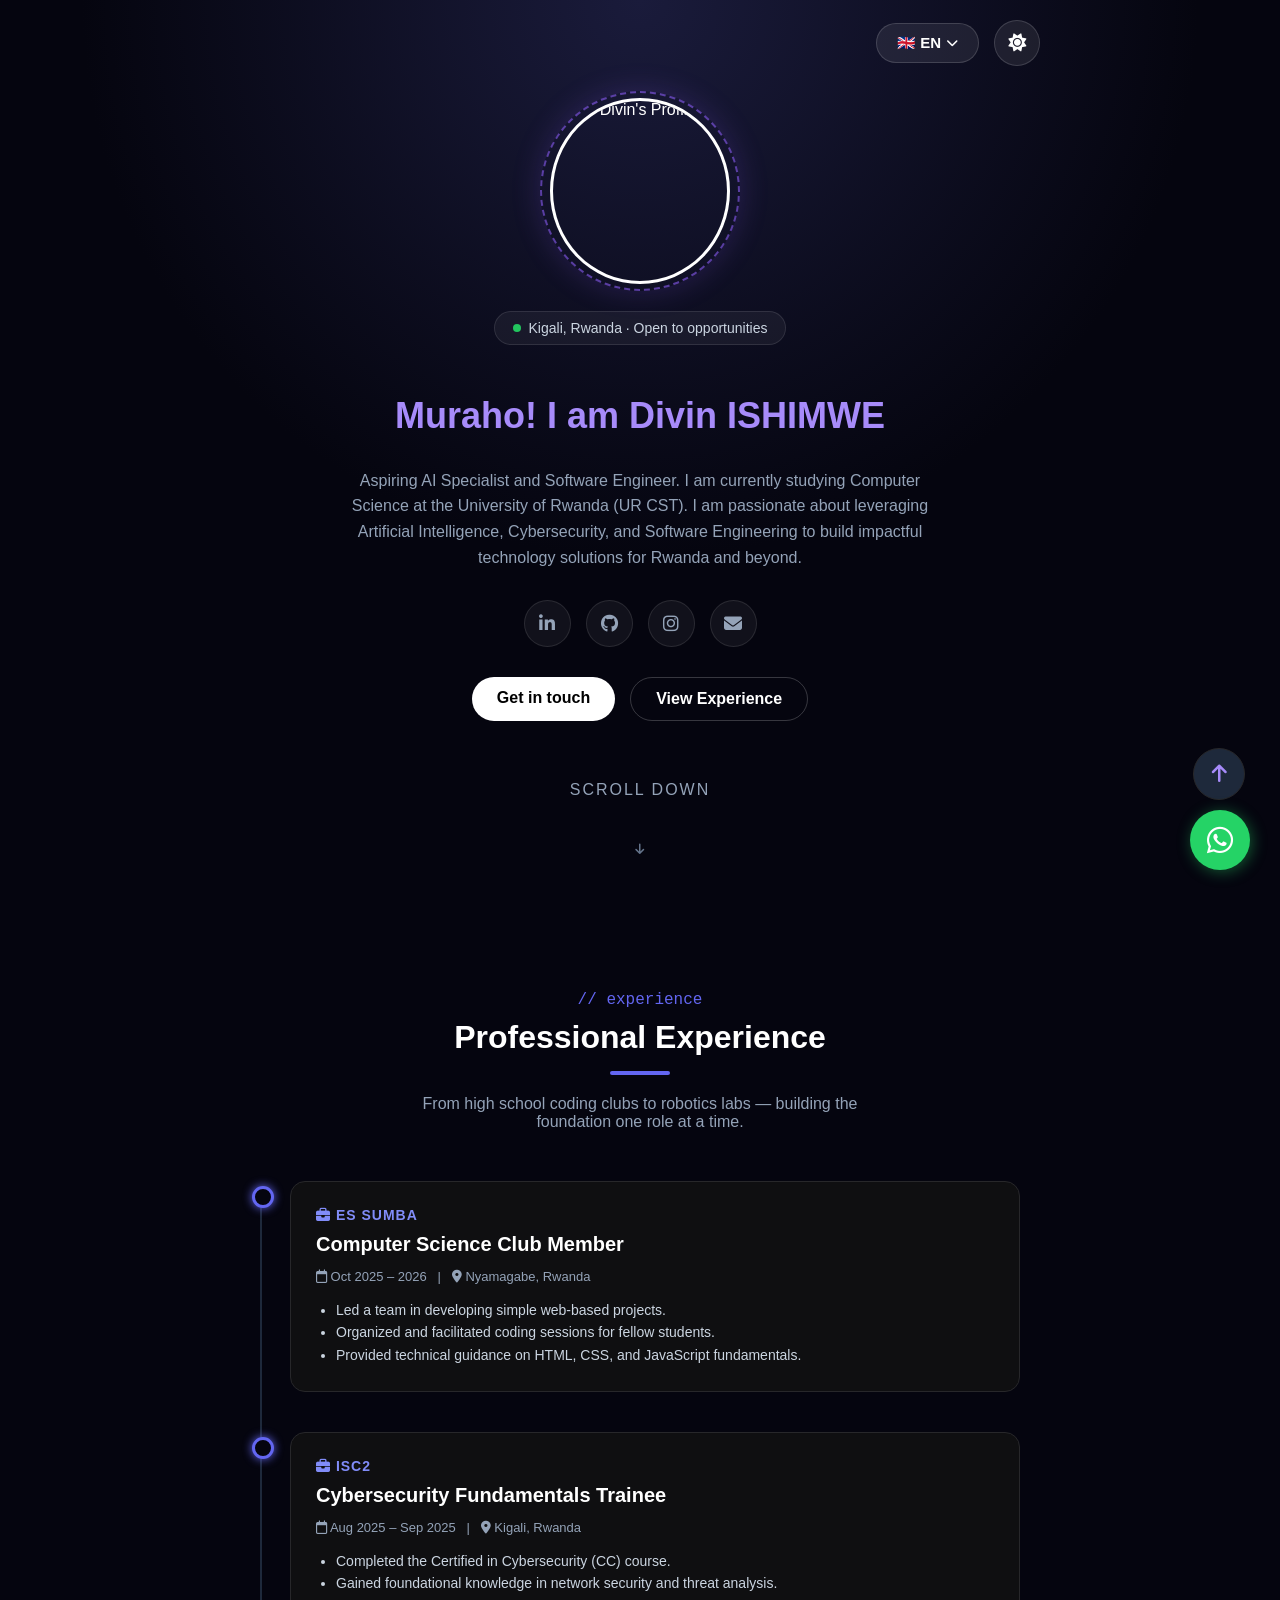
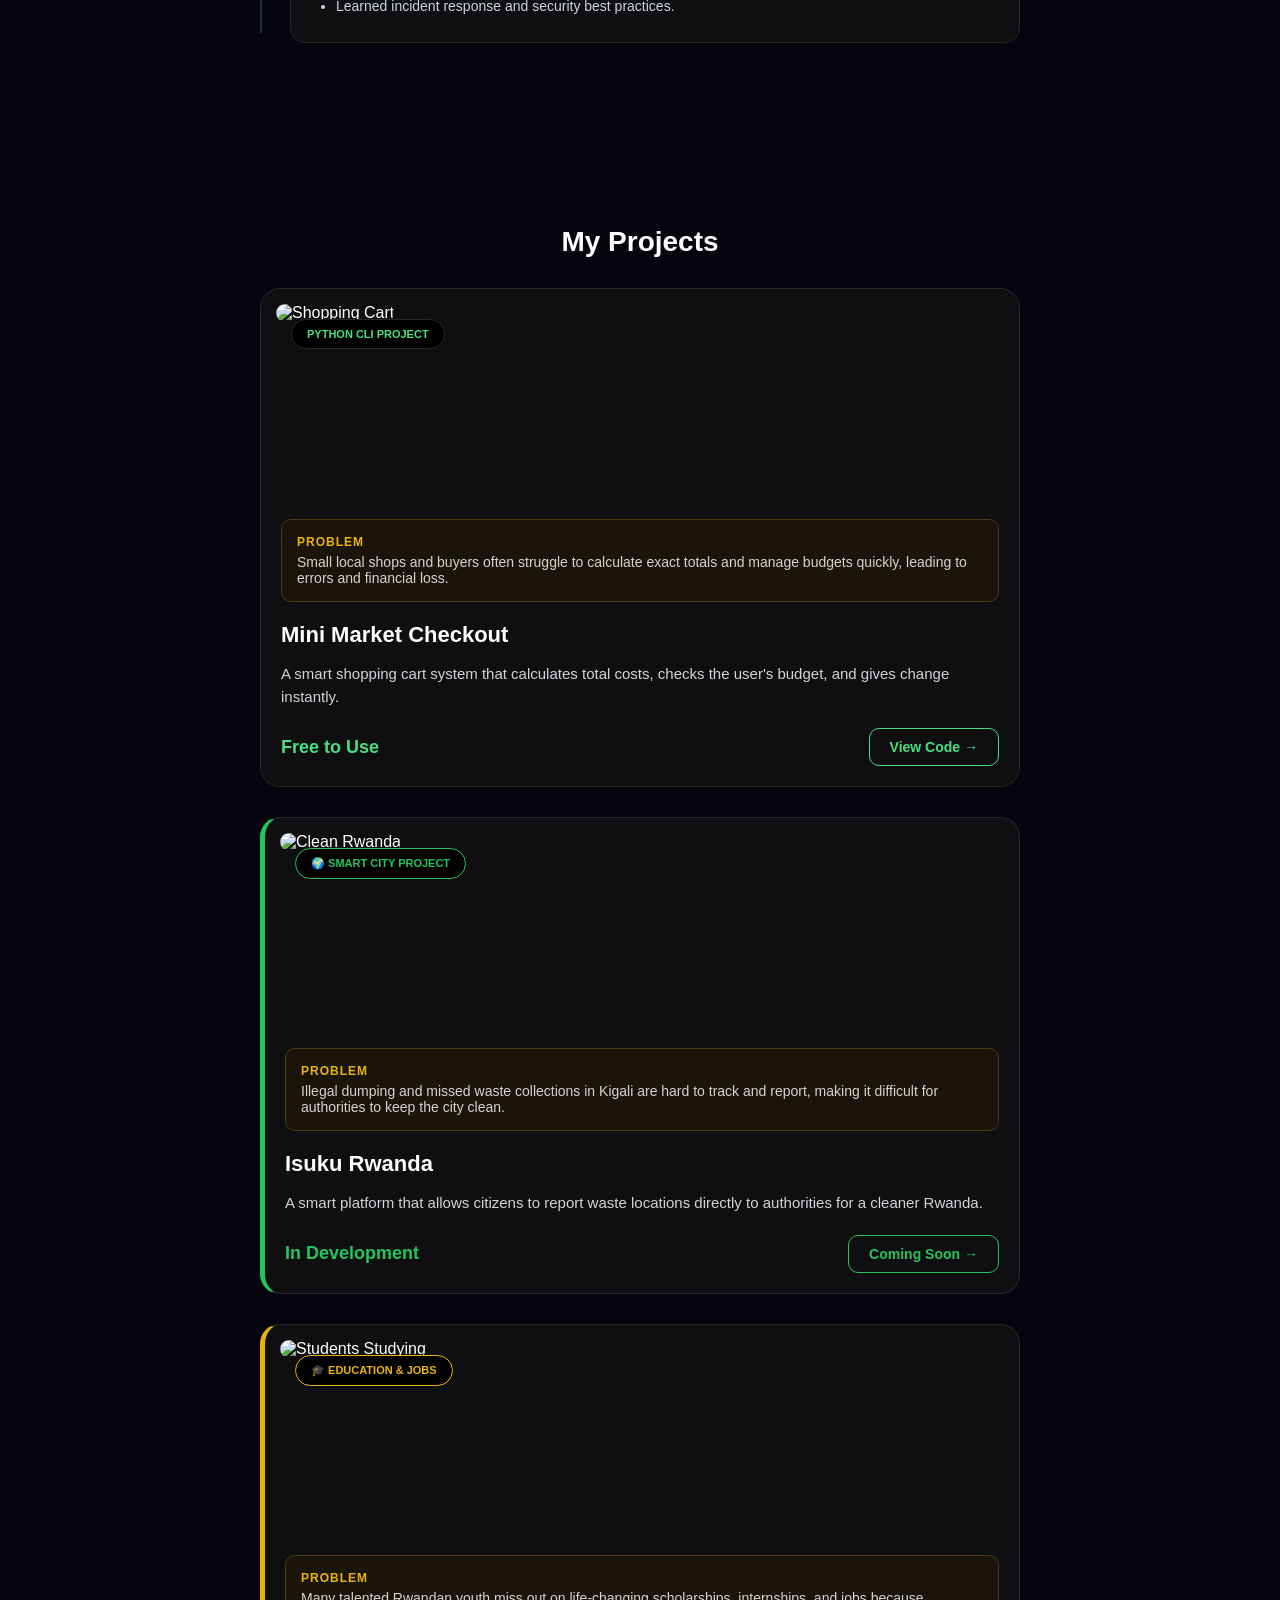
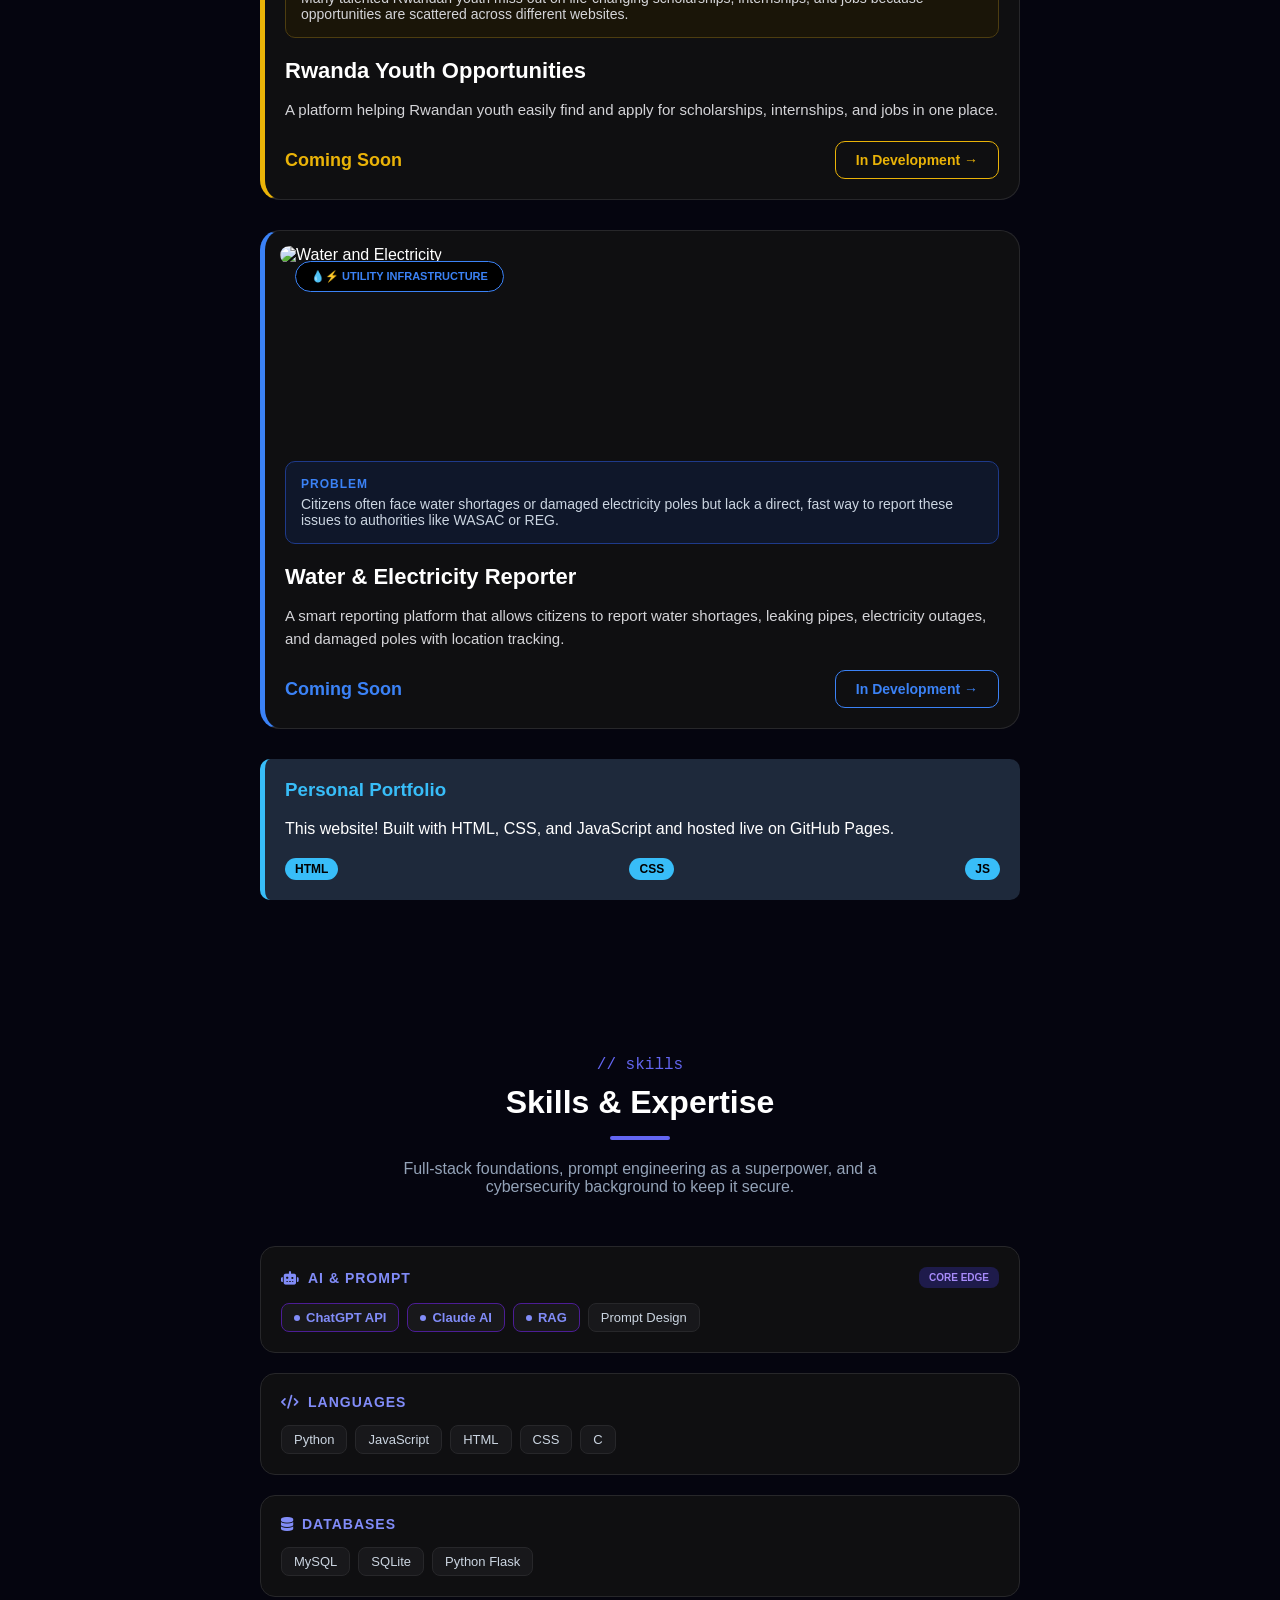
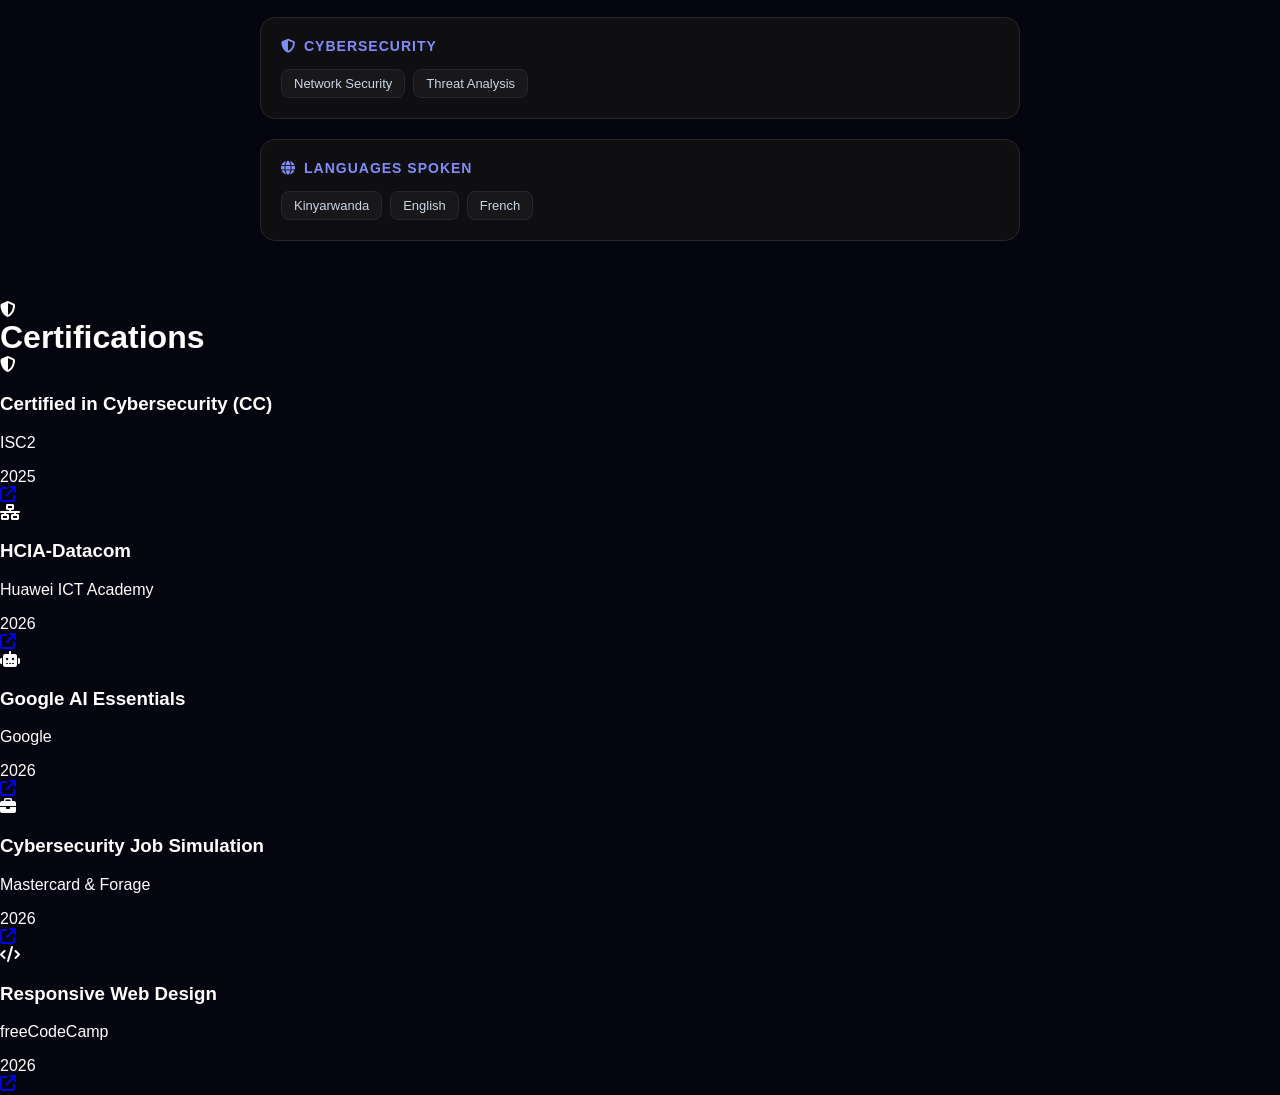
==== index.html @ 42906d52 "Update styles and add certifications section Updated stylesheet version and profile image source. Ad" ====
<!DOCTYPE html>
<html>
<head>
    <title>Divin ISHIMWE | Portfolio</title>
    <link rel="stylesheet" href="style.css?v=8">
    <link rel="stylesheet" href="https://cdnjs.cloudflare.com/ajax/libs/font-awesome/6.4.0/css/all.min.css">
</head>
<body>

    <!-- HERO SECTION -->
    <section class="hero">
        
        <!-- Top Bar -->
        <div class="top-bar">
            <div class="top-controls">
                <!-- Language Dropdown -->
                <div class="dropdown">
                    <button class="lang-btn" onclick="toggleDropdown()">
                        🇬🇧 EN <i class="fas fa-chevron-down" style="font-size: 12px; margin-left: 5px;"></i>
                    </button>
                    <div class="dropdown-content" id="myDropdown">
                        <a href="#">🇬🇧 English</a>
                        <a href="#">🇷🇼 Kinyarwanda</a>
                    </div>
                </div>

                <!-- Theme Button -->
                <button class="theme-btn" id="theme-toggle" onclick="toggleTheme()">
                    <i class="fas fa-sun"></i>
                </button>
            </div>
        </div>

        <div class="profile-wrapper">
            <!-- Updated to point to your new 'portal' repository -->
            <img src="https://github.com/Divish-news/portal/raw/main/1792234860191.jpg" alt="Divin's Profile" class="hero-img">
        </div>

        <div class="location-badge">
            <span class="dot"></span> Kigali, Rwanda · Open to opportunities
        </div>

        <h1>Muraho! I am Divin ISHIMWE</h1>
        
        <p>Aspiring AI Specialist and Software Engineer. I am currently studying Computer Science at the University of Rwanda (UR CST). I am passionate about leveraging Artificial Intelligence, Cybersecurity, and Software Engineering to build impactful technology solutions for Rwanda and beyond.</p>
        
        <div class="social-icons">
            <a href="https://www.linkedin.com/in/divin-ishimwe" target="_blank"><i class="fab fa-linkedin-in"></i></a>
            <a href="https://github.com/Divish-news" target="_blank"><i class="fab fa-github"></i></a>
            <a href="https://instagram.com" target="_blank"><i class="fab fa-instagram"></i></a>
            <a href="mailto:divish250@gmail.com"><i class="fas fa-envelope"></i></a>
        </div>

        <div class="action-buttons">
            <a href="contact.html" class="btn-white">Get in touch</a>
            <a href="#experience" class="btn-outline">View Experience</a>
        </div>

        <a href="#experience" class="scroll-down">
            <p>SCROLL DOWN</p>
            <i class="fas fa-arrow-down"></i>
        </a>
    </section>

    <!-- EXPERIENCE SECTION -->
    <section class="experience-section" id="experience">
        <p class="section-subtitle">// experience</p>
        <h2 class="section-title">Professional Experience</h2>
        <div class="title-underline"></div>
        <p class="section-desc">From high school coding clubs to robotics labs — building the foundation one role at a time.</p>

        <div class="timeline">
            <div class="timeline-item">
                <div class="timeline-dot"></div>
                <div class="timeline-content">
                    <div class="timeline-header"><i class="fas fa-briefcase"></i> ES SUMBA</div>
                    <h3>Computer Science Club Member</h3>
                    <p class="date-loc"><i class="far fa-calendar"></i> Oct 2025 – 2026 &nbsp; | &nbsp; <i class="fas fa-map-marker-alt"></i> Nyamagabe, Rwanda</p>
                    <ul class="timeline-list">
                        <li>Led a team in developing simple web-based projects.</li>
                        <li>Organized and facilitated coding sessions for fellow students.</li>
                        <li>Provided technical guidance on HTML, CSS, and JavaScript fundamentals.</li>
                    </ul>
                </div>
            </div>

            <div class="timeline-item">
                <div class="timeline-dot"></div>
                <div class="timeline-content">
                    <div class="timeline-header"><i class="fas fa-briefcase"></i> ISC2</div>
                    <h3>Cybersecurity Fundamentals Trainee</h3>
                    <p class="date-loc"><i class="far fa-calendar"></i> Aug 2025 – Sep 2025 &nbsp; | &nbsp; <i class="fas fa-map-marker-alt"></i> Kigali, Rwanda</p>
                    <ul class="timeline-list">
                        <li>Completed the Certified in Cybersecurity (CC) course.</li>
                        <li>Gained foundational knowledge in network security and threat analysis.</li>
                        <li>Learned incident response and security best practices.</li>
                    </ul>
                </div>
            </div>
        </div>
    </section>

    <!-- PROJECTS SECTION -->
    <section class="projects" id="projects">
        <h2>My Projects</h2>
        
        <!-- 1. MINI MARKET -->
        <div class="project-card daniel-style">
            <div class="card-image-container">
                <img src="https://images.unsplash.com/photo-1556742049-0cfed4f6a45d?q=80&w=800&auto=format&fit=crop" alt="Shopping Cart" class="project-img">
                <span class="badge">PYTHON CLI PROJECT</span>
            </div>
            <div class="card-content">
                <div class="problem-box">
                    <strong>PROBLEM</strong> Small local shops and buyers often struggle to calculate exact totals and manage budgets quickly, leading to errors and financial loss.
                </div>
                <h3>Mini Market Checkout</h3>
                <p class="description">A smart shopping cart system that calculates total costs, checks the user's budget, and gives change instantly.</p>
                <div class="card-footer">
                    <span class="price">Free to Use</span>
                    <a href="https://github.com/Divish-news/about-me-python/blob/main/mini_market.py" target="_blank" class="details-btn">View Code →</a>
                </div>
            </div>
        </div>

        <!-- 2. ISUKU RWANDA -->
        <div class="project-card daniel-style" style="border-left: 5px solid #22c55e;">
            <div class="card-image-container">
                <img src="https://images.unsplash.com/photo-1532996122724-e3c354a0b15b?q=80&w=800&auto=format&fit=crop" alt="Clean Rwanda" class="project-img">
                <span class="badge" style="color: #22c55e; border-color: #22c55e;">🌍 SMART CITY PROJECT</span>
            </div>
            <div class="card-content">
                <div class="problem-box">
                    <strong>PROBLEM</strong> Illegal dumping and missed waste collections in Kigali are hard to track and report, making it difficult for authorities to keep the city clean.
                </div>
                <h3>Isuku Rwanda</h3>
                <p class="description">A smart platform that allows citizens to report waste locations directly to authorities for a cleaner Rwanda.</p>
                <div class="card-footer">
                    <span class="price" style="color: #22c55e;">In Development</span>
                    <a href="#" class="details-btn" style="color: #22c55e; border-color: #22c55e;">Coming Soon →</a>
                </div>
            </div>
        </div>

        <!-- 3. RWANDA YOUTH OPPORTUNITIES -->
        <div class="project-card daniel-style" style="border-left: 5px solid #eab308;">
            <div class="card-image-container">
                <img src="https://images.unsplash.com/photo-1523240795612-9a054b0db644?q=80&w=800&auto=format&fit=crop" alt="Students Studying" class="project-img">
                <span class="badge" style="color: #eab308; border-color: #eab308;">🎓 EDUCATION & JOBS</span>
            </div>
            <div class="card-content">
                <div class="problem-box">
                    <strong>PROBLEM</strong> Many talented Rwandan youth miss out on life-changing scholarships, internships, and jobs because opportunities are scattered across different websites.
                </div>
                <h3>Rwanda Youth Opportunities</h3>
                <p class="description">A platform helping Rwandan youth easily find and apply for scholarships, internships, and jobs in one place.</p>
                <div class="card-footer">
                    <span class="price" style="color: #eab308;">Coming Soon</span>
                    <a href="#" class="details-btn" style="color: #eab308; border-color: #eab308;">In Development →</a>
                </div>
            </div>
        </div>

        <!-- 4. WATER & ELECTRICITY REPORTER -->
        <div class="project-card daniel-style" style="border-left: 5px solid #3b82f6;">
            <div class="card-image-container">
                <img src="https://images.unsplash.com/photo-1544724569-5f546fd6f2b5?q=80&w=800&auto=format&fit=crop" alt="Water and Electricity" class="project-img">
                <span class="badge" style="color: #3b82f6; border-color: #3b82f6;">💧⚡ UTILITY INFRASTRUCTURE</span>
            </div>
            <div class="card-content">
                <div class="problem-box" style="background-color: #0f172a; border-color: #1e3a8a; color: #cbd5e1;">
                    <strong style="color: #3b82f6;">PROBLEM</strong> Citizens often face water shortages or damaged electricity poles but lack a direct, fast way to report these issues to authorities like WASAC or REG.
                </div>
                <h3>Water & Electricity Reporter</h3>
                <p class="description">A smart reporting platform that allows citizens to report water shortages, leaking pipes, electricity outages, and damaged poles with location tracking.</p>
                <div class="card-footer">
                    <span class="price" style="color: #3b82f6;">Coming Soon</span>
                    <a href="#" class="details-btn" style="color: #3b82f6; border-color: #3b82f6;">In Development →</a>
                </div>
            </div>
        </div>

        <!-- 5. PERSONAL PORTFOLIO -->
        <div class="project-card">
            <h3>Personal Portfolio</h3>
            <p>This website! Built with HTML, CSS, and JavaScript and hosted live on GitHub Pages.</p>
            <div class="card-footer">
                <span class="tech" style="background-color: #38bdf8; color: black; padding: 4px 10px; border-radius: 15px; font-size: 12px; font-weight: bold; margin-right: 5px;">HTML</span> 
                <span class="tech" style="background-color: #38bdf8; color: black; padding: 4px 10px; border-radius: 15px; font-size: 12px; font-weight: bold; margin-right: 5px;">CSS</span> 
                <span class="tech" style="background-color: #38bdf8; color: black; padding: 4px 10px; border-radius: 15px; font-size: 12px; font-weight: bold;">JS</span>
            </div>
        </div>
    </section>

    <!-- SKILLS SECTION -->
    <section class="skills-section">
        <p class="section-subtitle">// skills</p>
        <h2 class="section-title">Skills & Expertise</h2>
        <div class="title-underline"></div>
        <p class="section-desc">Full-stack foundations, prompt engineering as a superpower, and a cybersecurity background to keep it secure.</p>

        <div class="skills-grid">
            <div class="skill-card">
                <div class="skill-header">
                    <div class="skill-title"><i class="fas fa-robot"></i> AI & PROMPT</div>
                    <span class="skill-badge">CORE EDGE</span>
                </div>
                <div class="skill-tags">
                    <span class="tag highlight"><span class="tag-dot"></span>ChatGPT API</span>
                    <span class="tag highlight"><span class="tag-dot"></span>Claude AI</span>
                    <span class="tag highlight"><span class="tag-dot"></span>RAG</span>
                    <span class="tag">Prompt Design</span>
                </div>
            </div>

            <div class="skill-card">
                <div class="skill-header">
                    <div class="skill-title"><i class="fas fa-code"></i> LANGUAGES</div>
                </div>
                <div class="skill-tags">
                    <span class="tag">Python</span>
                    <span class="tag">JavaScript</span>
                    <span class="tag">HTML</span>
                    <span class="tag">CSS</span>
                    <span class="tag">C</span>
                </div>
            </div>

            <div class="skill-card">
                <div class="skill-header">
                    <div class="skill-title"><i class="fas fa-database"></i> DATABASES</div>
                </div>
                <div class="skill-tags">
                    <span class="tag">MySQL</span>
                    <span class="tag">SQLite</span>
                    <span class="tag">Python Flask</span>
                </div>
            </div>

            <div class="skill-card">
                <div class="skill-header">
                    <div class="skill-title"><i class="fas fa-shield-alt"></i> CYBERSECURITY</div>
                </div>
                <div class="skill-tags">
                    <span class="tag">Network Security</span>
                    <span class="tag">Threat Analysis</span>
                </div>
            </div>

            <div class="skill-card">
                <div class="skill-header">
                    <div class="skill-title"><i class="fas fa-globe"></i> LANGUAGES SPOKEN</div>
                </div>
                <div class="skill-tags">
                    <span class="tag">Kinyarwanda</span>
                    <span class="tag">English</span>
                    <span class="tag">French</span>
                </div>
            </div>
        </div>
    </section>

    <!-- CERTIFICATIONS SECTION -->
    <section class="certs-section">
        <div class="section-header">
            <div class="section-icon"><i class="fas fa-shield-alt"></i></div>
            <h2 class="section-title" style="text-align: left; margin: 0;">Certifications</h2>
        </div>

        <div class="certs-grid">
            
            <div class="cert-card">
                <div class="cert-icon blue"><i class="fas fa-shield-halved"></i></div>
                <div class="cert-info">
                    <h3>Certified in Cybersecurity (CC)</h3>
                    <p>ISC2</p>
                </div>
                <div class="cert-year">2025</div>
                <a href="#" class="cert-link"><i class="fas fa-arrow-up-right-from-square"></i></a>
            </div>

            <div class="cert-card">
                <div class="cert-icon yellow"><i class="fas fa-network-wired"></i></div>
                <div class="cert-info">
                    <h3>HCIA-Datacom</h3>
                    <p>Huawei ICT Academy</p>
                </div>
                <div class="cert-year">2026</div>
                <a href="#" class="cert-link"><i class="fas fa-arrow-up-right-from-square"></i></a>
            </div>

            <div class="cert-card">
                <div class="cert-icon green"><i class="fas fa-robot"></i></div>
                <div class="cert-info">
                    <h3>Google AI Essentials</h3>
                    <p>Google</p>
                </div>
                <div class="cert-year">2026</div>
                <a href="#" class="cert-link"><i class="fas fa-arrow-up-right-from-square"></i></a>
            </div>

            <div class="cert-card">
                <div class="cert-icon purple"><i class="fas fa-briefcase"></i></div>
                <div class="cert-info">
                    <h3>Cybersecurity Job Simulation</h3>
                    <p>Mastercard & Forage</p>
                </div>
                <div class="cert-year">2026</div>
                <a href="#" class="cert-link"><i class="fas fa-arrow-up-right-from-square"></i></a>
            </div>

            <div class="cert-card">
                <div class="cert-icon red"><i class="fas fa-code"></i></div>
                <div class="cert-info">
                    <h3>Responsive Web Design</h3>
                    <p>freeCodeCamp</p>
                </div>
                <div class="cert-year">2026</div>
                <a href="#" class="cert-link"><i class="fas fa-arrow-up-right-from-square"></i></a>
            </div>

        </div>
    </section>

    <!-- FLOATING BUTTONS -->
    <a href="https://wa.me/250783370320" class="whatsapp-float" target="_blank">
        <i class="fab fa-whatsapp"></i>
    </a>
    
    <a href="#" class="back-to-top">
        <i class="fas fa-arrow-up"></i>
    </a>

    <!-- JAVASCRIPT -->
    <script>
        function toggleTheme() {
            document.body.classList.toggle('light-mode');
            const icon = document.querySelector('#theme-toggle i');
            if (document.body.classList.contains('light-mode')) {
                icon.classList.remove('fa-sun');
                icon.classList.add('fa-moon');
            } else {
                icon.classList.remove('fa-moon');
                icon.classList.add('fa-sun');
            }
        }

        function toggleDropdown() {
            document.getElementById("myDropdown").classList.toggle("show");
        }

        window.onclick = function(event) {
            if (!event.target.matches('.lang-btn') && !event.target.matches('.lang-btn *')) {
                var dropdowns = document.getElementsByClassName("dropdown-content");
                for (var i = 0; i < dropdowns.length; i++) {
                    var openDropdown = dropdowns[i];
                    if (openDropdown.classList.contains('show')) {
                        openDropdown.classList.remove('show');
                    }
                }
            }
        }
    </script>

</body>
                </html>
---- style.css ----
/* =========================================
   GLOBAL & HERO
   ========================================= */
body {
    background-color: #05050f; 
    color: white;
    font-family: 'Segoe UI', Tahoma, Geneva, Verdana, sans-serif;
    margin: 0;
    padding: 0;
    scroll-behavior: smooth;
}

.hero {
    text-align: center;
    padding: 20px 20px 60px 20px;
    display: flex;
    flex-direction: column;
    align-items: center;
    background: radial-gradient(circle at top, #1a1b3b 0%, #05050f 50%);
    position: relative;
}

/* Top Bar (Language & Theme) */
.top-bar { width: 100%; max-width: 800px; display: flex; justify-content: flex-end; margin-bottom: 25px; }
.top-controls { display: flex; gap: 15px; align-items: center; }

/* Bigger Language Button */
.lang-btn { 
    background-color: rgba(255, 255, 255, 0.08); 
    border: 1px solid rgba(255, 255, 255, 0.15); 
    padding: 10px 20px; 
    border-radius: 25px; 
    font-size: 15px; 
    font-weight: bold;
    color: white; 
    display: flex; 
    align-items: center; 
    cursor: pointer;
    transition: 0.3s;
}
.lang-btn:hover { background-color: rgba(255, 255, 255, 0.15); }

/* Bigger Theme Button */
.theme-btn { 
    background-color: rgba(255, 255, 255, 0.08); 
    border: 1px solid rgba(255, 255, 255, 0.15); 
    color: white; 
    width: 46px; 
    height: 46px; 
    border-radius: 50%; 
    font-size: 18px; 
    cursor: pointer; 
    display: flex; 
    justify-content: center; 
    align-items: center; 
    transition: 0.3s ease; 
}
.theme-btn:hover { background-color: rgba(255, 255, 255, 0.15); }

/* Dropdown Menu */
.dropdown { position: relative; display: inline-block; }
.dropdown-content {
    display: none;
    position: absolute;
    background-color: #1e293b;
    min-width: 160px;
    box-shadow: 0px 8px 16px 0px rgba(0,0,0,0.5);
    z-index: 1;
    border-radius: 10px;
    right: 0;
    border: 1px solid rgba(255, 255, 255, 0.1);
    margin-top: 5px;
}
.dropdown-content a {
    color: white;
    padding: 12px 16px;
    text-decoration: none;
    display: block;
    font-size: 14px;
    text-align: left;
}
.dropdown-content a:hover { background-color: #334155; border-radius: 10px; }
.show { display: block; }

/* Profile Image */
.profile-wrapper { width: 180px; height: 180px; border-radius: 50%; padding: 8px; border: 2px dashed rgba(139, 92, 246, 0.6); display: flex; justify-content: center; align-items: center; margin-bottom: 20px; box-shadow: 0 0 30px rgba(139, 92, 246, 0.2); }
.hero-img { width: 100%; height: 100%; border-radius: 50%; object-fit: cover; border: 3px solid #fff; }
.location-badge { background-color: rgba(255, 255, 255, 0.05); border: 1px solid rgba(255, 255, 255, 0.1); padding: 8px 18px; border-radius: 20px; font-size: 14px; color: #cbd5e1; display: flex; align-items: center; gap: 8px; margin-bottom: 20px; }
.dot { width: 8px; height: 8px; background-color: #22c55e; border-radius: 50%; }
.hero h1 { font-size: 36px; color: #a78bfa; margin-bottom: 15px; font-weight: bold; }
.hero p { font-size: 16px; color: #94a3b8; max-width: 600px; line-height: 1.6; margin-bottom: 30px; }

.social-icons { display: flex; gap: 15px; margin-bottom: 30px; }
.social-icons a { color: #94a3b8; background-color: rgba(255, 255, 255, 0.05); border: 1px solid rgba(255, 255, 255, 0.1); width: 45px; height: 45px; display: flex; justify-content: center; align-items: center; border-radius: 50%; font-size: 18px; text-decoration: none; transition: 0.3s ease; }
.social-icons a:hover { color: #a78bfa; border-color: #a78bfa; transform: translateY(-5px); }

.action-buttons { display: flex; gap: 15px; flex-wrap: wrap; justify-content: center; }
.btn-white, .btn-outline { padding: 12px 25px; border-radius: 25px; font-size: 16px; font-weight: bold; text-decoration: none; transition: 0.3s ease; }
.btn-white { background-color: white; color: black; }
.btn-outline { background-color: transparent; color: white; border: 1px solid rgba(255, 255, 255, 0.2); }
.scroll-down { margin-top: 40px; color: #64748b; text-decoration: none; display: flex; flex-direction: column; align-items: center; gap: 10px; font-size: 12px; letter-spacing: 2px; transition: 0.3s; }

/* =========================================
   EXPERIENCE & PROJECTS
   ========================================= */
.experience-section, .projects, .skills-section { padding: 60px 20px; max-width: 800px; margin: 0 auto; text-align: center; box-sizing: border-box; }
.section-subtitle { color: #6366f1; font-family: monospace; font-size: 16px; margin-bottom: 10px; }
.section-title { font-size: 32px; font-weight: bold; margin: 0 0 15px 0; }
.title-underline { width: 60px; height: 4px; background-color: #6366f1; margin: 0 auto 20px auto; border-radius: 2px; }
.section-desc { color: #94a3b8; font-size: 16px; margin-bottom: 50px; max-width: 500px; margin-left: auto; margin-right: auto; }

.timeline { text-align: left; position: relative; padding-left: 30px; }
.timeline::before { content: ''; position: absolute; left: 0; top: 10px; bottom: 10px; width: 2px; background-color: #1e293b; }
.timeline-item { position: relative; margin-bottom: 40px; }
.timeline-dot { position: absolute; left: -38px; top: 5px; width: 16px; height: 16px; background-color: #05050f; border: 3px solid #6366f1; border-radius: 50%; box-shadow: 0 0 10px #6366f1; }
.timeline-content { background-color: #0f0f11; border: 1px solid #27272a; border-radius: 15px; padding: 25px; }
.timeline-header { color: #818cf8; font-size: 14px; font-weight: bold; letter-spacing: 1px; margin-bottom: 10px; text-transform: uppercase; }
.timeline-content h3 { margin: 0 0 10px 0; font-size: 20px; }
.date-loc { color: #94a3b8; font-size: 13px; margin-bottom: 15px; }
.timeline-list { color: #cbd5e1; font-size: 14px; line-height: 1.6; padding-left: 20px; margin: 0; }

.projects h2 { font-size: 28px; color: white; margin-bottom: 30px; }
.project-card { background-color: #1e293b; padding: 20px; border-radius: 10px; margin-bottom: 20px; text-align: left; border-left: 5px solid #38bdf8; box-sizing: border-box; }
.project-card h3 { margin-top: 0; color: #38bdf8; }
.daniel-style { background-color: #0f0f11; border-radius: 20px; padding: 15px; border: 1px solid #27272a; margin-bottom: 30px; }
.card-image-container { position: relative; width: 100%; height: 200px; }
.project-img { width: 100%; height: 100%; object-fit: cover; border-radius: 15px; }
.badge { position: absolute; top: 15px; left: 15px; background-color: #000000; color: #4ade80; padding: 8px 15px; border-radius: 20px; font-size: 11px; font-weight: bold; border: 1px solid #27272a; }
.card-content { padding: 15px 5px 5px 5px; }
.card-content h3 { color: white; font-size: 22px; margin: 0 0 10px 0; }
.description { color: #d4d4d8; font-size: 15px; line-height: 1.5; margin-bottom: 20px; }
.card-footer { display: flex; justify-content: space-between; align-items: center; margin-top: 20px; }
.price { color: #4ade80; font-weight: bold; font-size: 18px; }
.details-btn { background-color: transparent; color: #4ade80; text-decoration: none; padding: 10px 20px; border: 1px solid #4ade80; border-radius: 10px; font-weight: bold; font-size: 14px; }
.problem-box { background-color: #1a1508; border: 1px solid #4d3d10; color: #d4d4d8; padding: 15px; border-radius: 10px; font-size: 14px; margin-bottom: 20px; }
.problem-box strong { color: #eab308; font-size: 12px; letter-spacing: 1px; display: block; margin-bottom: 5px; }

/* =========================================
   SKILLS SECTION
   ========================================= */
.skills-grid { display: flex; flex-direction: column; gap: 20px; text-align: left; width: 100%; }
.skill-card { background-color: #0f0f11; border: 1px solid #27272a; border-radius: 15px; padding: 20px; box-sizing: border-box; width: 100%; }
.skill-header { display: flex; justify-content: space-between; align-items: center; margin-bottom: 15px; flex-wrap: wrap; gap: 10px; }
.skill-title { color: #818cf8; font-size: 14px; font-weight: bold; letter-spacing: 1px; display: flex; align-items: center; gap: 8px; }
.skill-badge { background-color: #1e1b4b; color: #a78bfa; padding: 5px 10px; border-radius: 8px; font-size: 10px; font-weight: bold; }
.skill-tags { display: flex; flex-wrap: wrap; gap: 8px; }
.tag { background-color: #18181b; border: 1px solid #27272a; color: #cbd5e1; padding: 6px 12px; border-radius: 8px; font-size: 13px; }
.tag.highlight { color: #818cf8; border-color: #4c1d95; display: flex; align-items: center; gap: 6px; font-weight: bold; }
.tag-dot { width: 6px; height: 6px; background-color: #818cf8; border-radius: 50%; }

/* =========================================
   FLOATING BUTTONS & LIGHT MODE
   ========================================= */
.whatsapp-float { position: fixed; width: 60px; height: 60px; bottom: 30px; right: 30px; background-color: #25d366; color: #FFF; border-radius: 50px; text-align: center; font-size: 30px; box-shadow: 2px 2px 15px rgba(37, 211, 102, 0.4); z-index: 100; display: flex; justify-content: center; align-items: center; text-decoration: none; animation: pulse 2s infinite; }
@keyframes pulse { 0% { box-shadow: 0 0 0 0 rgba(37, 211, 102, 0.7); } 70% { box-shadow: 0 0 0 15px rgba(37, 211, 102, 0); } 100% { box-shadow: 0 0 0 0 rgba(37, 211, 102, 0); } }
.back-to-top { position: fixed; width: 50px; height: 50px; bottom: 100px; right: 35px; background-color: #1e293b; color: #a78bfa; border-radius: 50%; text-align: center; font-size: 20px; z-index: 99; display: flex; justify-content: center; align-items: center; text-decoration: none; border: 1px solid #27272a; }

/* Light Mode Fixes */
body.light-mode { background-color: #f8fafc; color: #0f172a; }
body.light-mode .hero { background: radial-gradient(circle at top, #e2e8f0 0%, #f8fafc 50%); }
body.light-mode .location-badge, body.light-mode .lang-btn, body.light-mode .theme-btn, body.light-mode .social-icons a { background-color: #e2e8f0; border-color: #cbd5e1; color: #0f172a; }
body.light-mode .theme-btn i { color: #0f172a; }
body.light-mode .dropdown-content { background-color: white; border-color: #cbd5e1; }
body.light-mode .dropdown-content a { color: #0f172a; }
body.light-mode .dropdown-content a:hover { background-color: #f1f5f9; }

body.light-mode .timeline-content, body.light-mode .project-card, body.light-mode .skill-card { background-color: white; border-color: #cbd5e1; }
body.light-mode .timeline-content h3, body.light-mode .card-content h3, body.light-mode .projects h2, body.light-mode .section-title, body.light-mode .description, body.light-mode .timeline-list, body.light-mode .section-desc { color: #0f172a; }
body.light-mode .problem-box { background-color: #fffbeb; border-color: #fde68a; color: #78350f; }
body.light-mode .tag { background-color: #f1f5f9; border-color: #cbd5e1; color: #0f172a; }

/* FIXING THE INVISIBLE BUTTON IN LIGHT MODE */
body.light-mode .btn-outline { color: #0f172a; border-color: #0f172a; }
body.light-mode .scroll-down { color: #0f172a; }
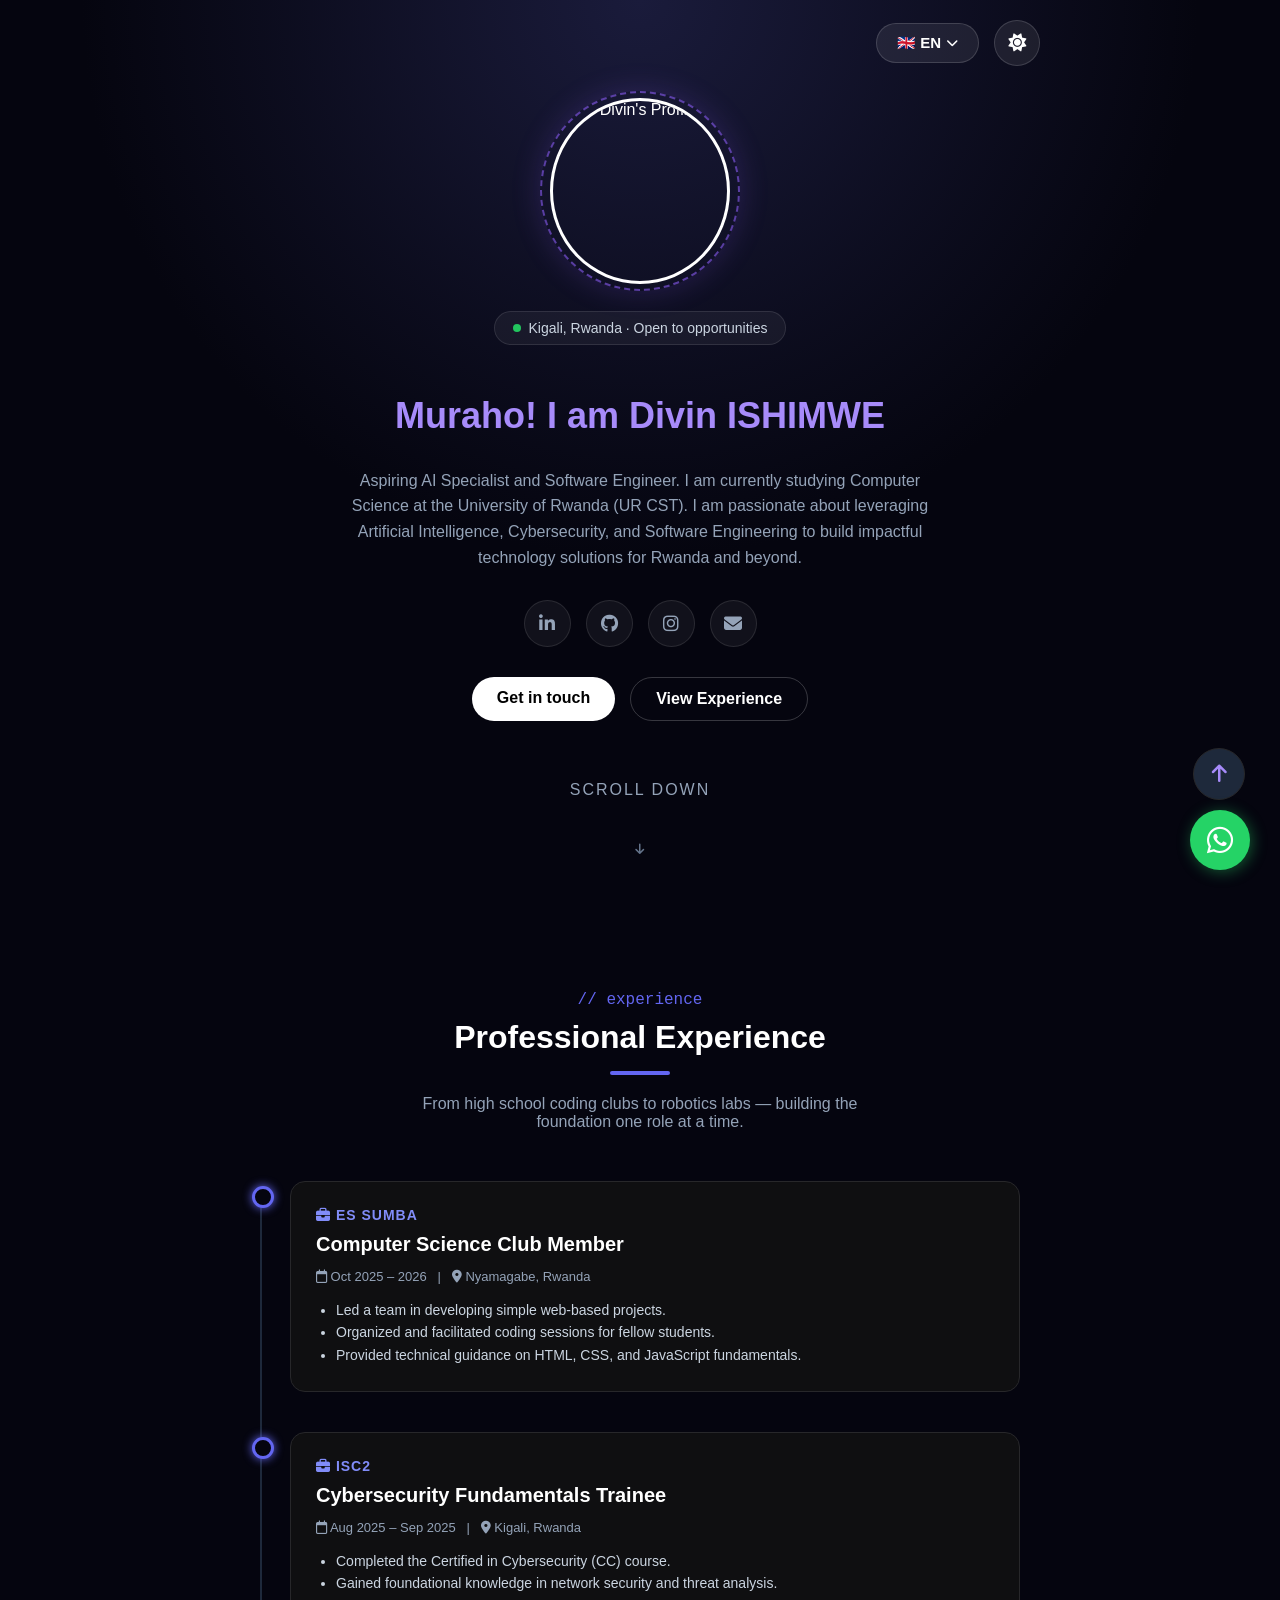
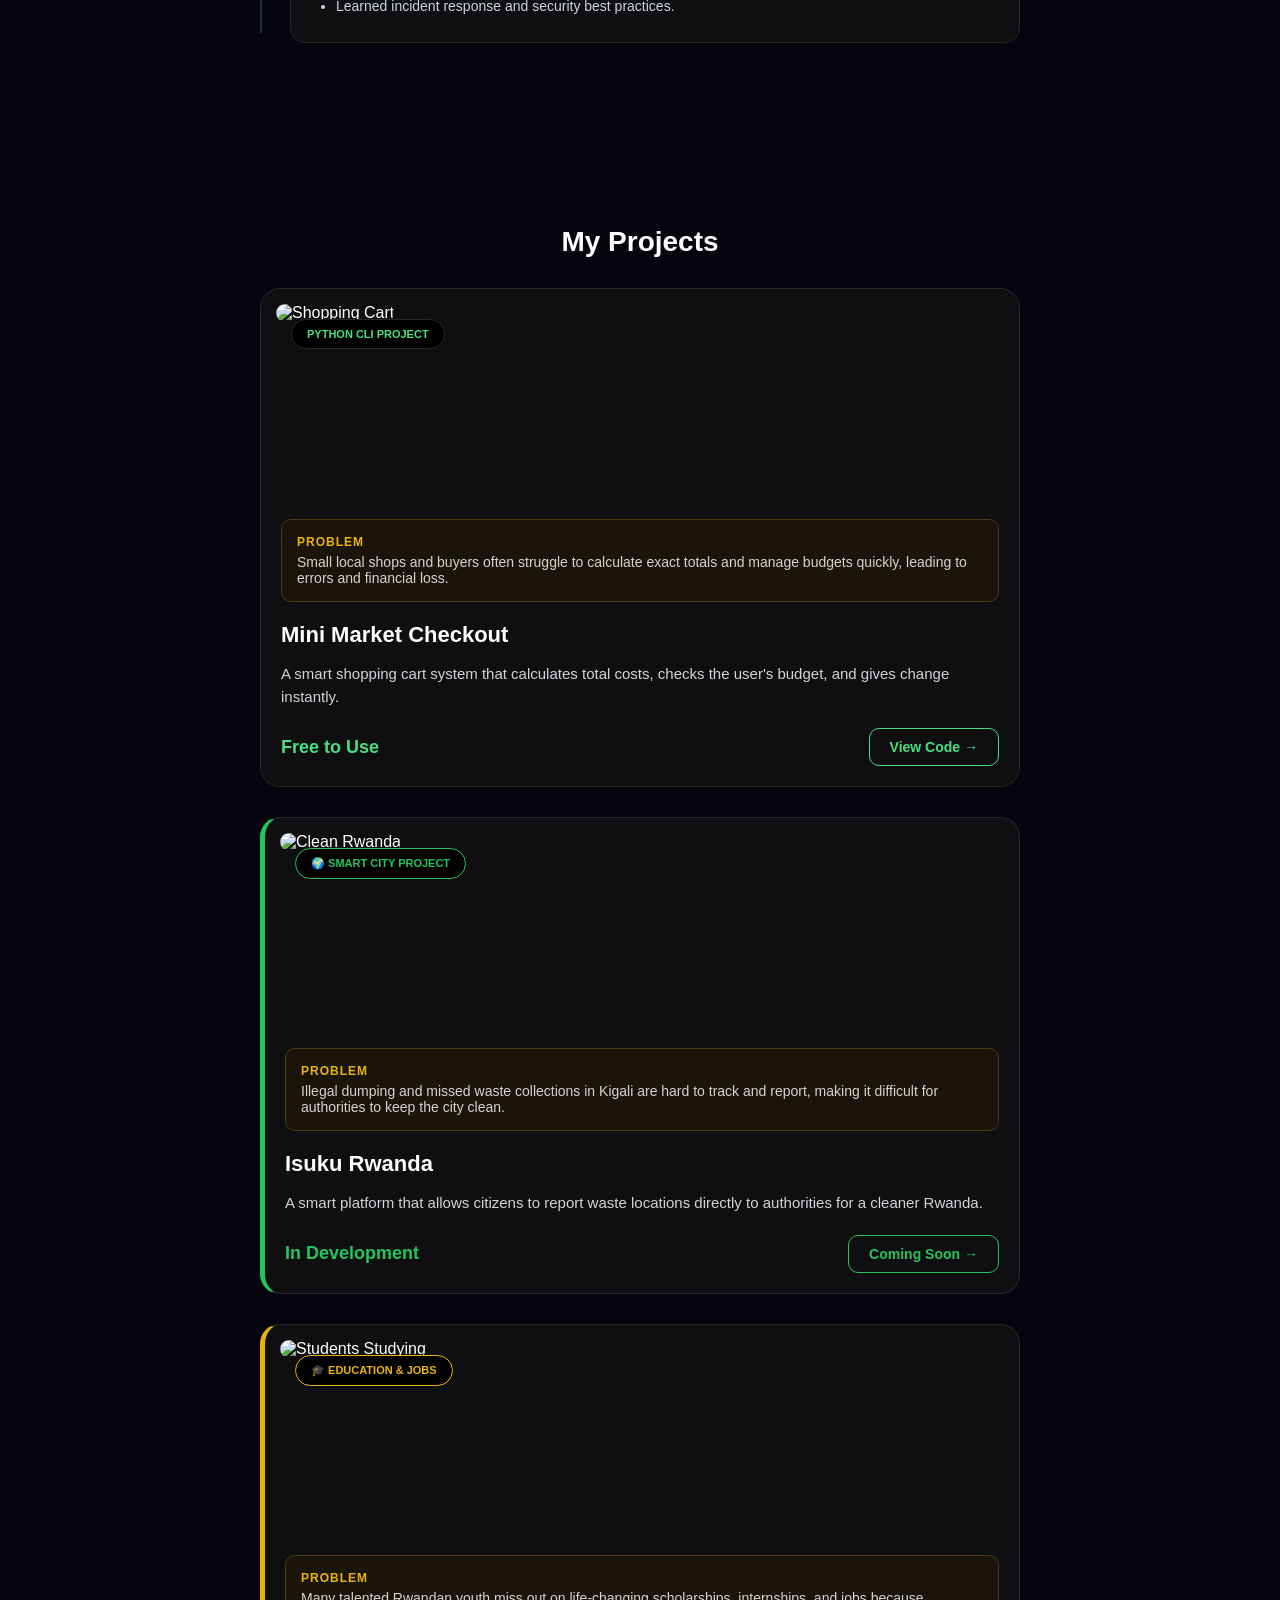
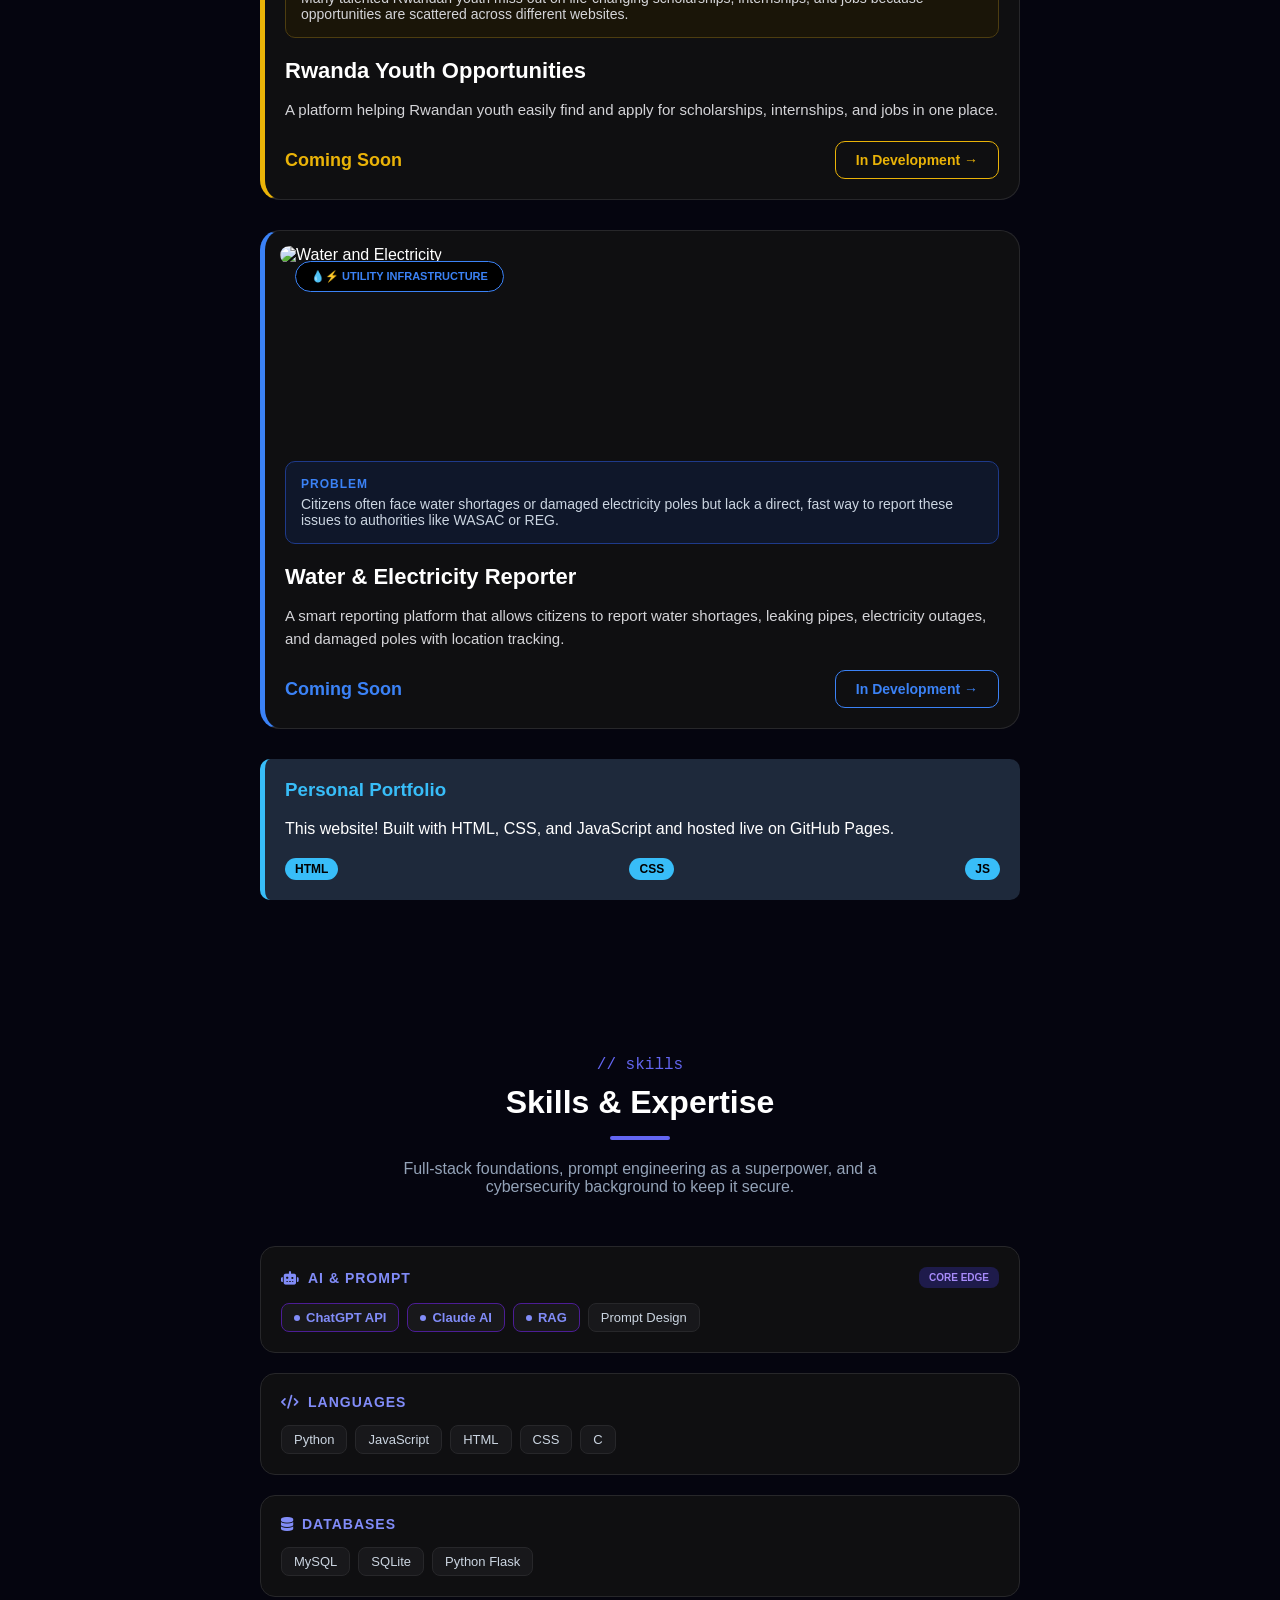
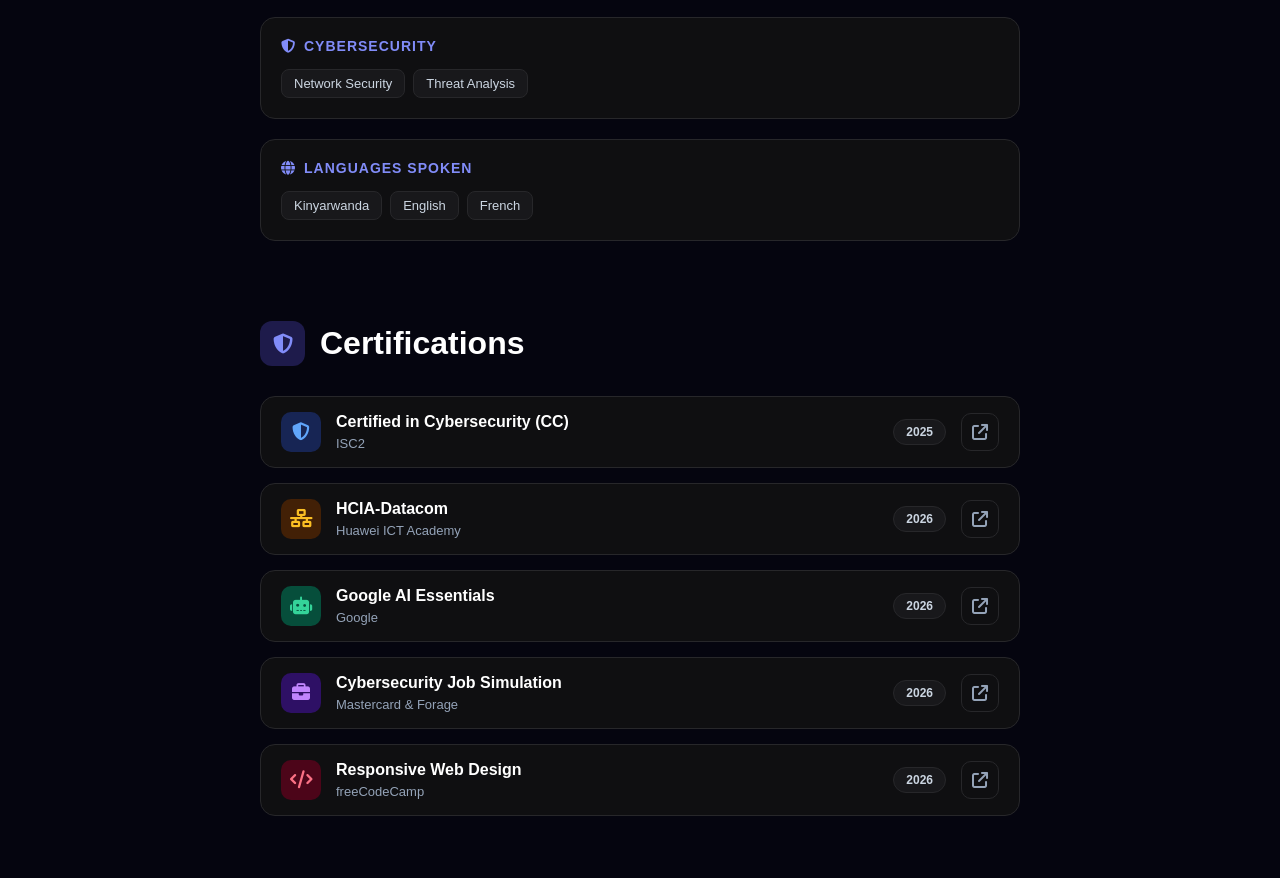
==== commit 71beecd5: "Update stylesheet version and clean up HTML" ====
--- a/index.html
+++ b/index.html
@@ -2,18 +2,15 @@
 <html>
 <head>
     <title>Divin ISHIMWE | Portfolio</title>
-    <link rel="stylesheet" href="style.css?v=8">
+    <link rel="stylesheet" href="style.css?v=10">
     <link rel="stylesheet" href="https://cdnjs.cloudflare.com/ajax/libs/font-awesome/6.4.0/css/all.min.css">
 </head>
 <body>
 
     <!-- HERO SECTION -->
     <section class="hero">
-        
-        <!-- Top Bar -->
         <div class="top-bar">
             <div class="top-controls">
-                <!-- Language Dropdown -->
                 <div class="dropdown">
                     <button class="lang-btn" onclick="toggleDropdown()">
                         🇬🇧 EN <i class="fas fa-chevron-down" style="font-size: 12px; margin-left: 5px;"></i>
@@ -23,8 +20,6 @@
                         <a href="#">🇷🇼 Kinyarwanda</a>
                     </div>
                 </div>
-
-                <!-- Theme Button -->
                 <button class="theme-btn" id="theme-toggle" onclick="toggleTheme()">
                     <i class="fas fa-sun"></i>
                 </button>
@@ -32,7 +27,6 @@
         </div>
 
         <div class="profile-wrapper">
-            <!-- Updated to point to your new 'portal' repository -->
             <img src="https://github.com/Divish-news/portal/raw/main/1792234860191.jpg" alt="Divin's Profile" class="hero-img">
         </div>
 
@@ -83,7 +77,6 @@
                     </ul>
                 </div>
             </div>
-
             <div class="timeline-item">
                 <div class="timeline-dot"></div>
                 <div class="timeline-content">
@@ -212,7 +205,6 @@
                     <span class="tag">Prompt Design</span>
                 </div>
             </div>
-
             <div class="skill-card">
                 <div class="skill-header">
                     <div class="skill-title"><i class="fas fa-code"></i> LANGUAGES</div>
@@ -225,7 +217,6 @@
                     <span class="tag">C</span>
                 </div>
             </div>
-
             <div class="skill-card">
                 <div class="skill-header">
                     <div class="skill-title"><i class="fas fa-database"></i> DATABASES</div>
@@ -236,7 +227,6 @@
                     <span class="tag">Python Flask</span>
                 </div>
             </div>
-
             <div class="skill-card">
                 <div class="skill-header">
                     <div class="skill-title"><i class="fas fa-shield-alt"></i> CYBERSECURITY</div>
@@ -246,7 +236,6 @@
                     <span class="tag">Threat Analysis</span>
                 </div>
             </div>
-
             <div class="skill-card">
                 <div class="skill-header">
                     <div class="skill-title"><i class="fas fa-globe"></i> LANGUAGES SPOKEN</div>
@@ -268,7 +257,6 @@
         </div>
 
         <div class="certs-grid">
-            
             <div class="cert-card">
                 <div class="cert-icon blue"><i class="fas fa-shield-halved"></i></div>
                 <div class="cert-info">
@@ -278,7 +266,6 @@
                 <div class="cert-year">2025</div>
                 <a href="#" class="cert-link"><i class="fas fa-arrow-up-right-from-square"></i></a>
             </div>
-
             <div class="cert-card">
                 <div class="cert-icon yellow"><i class="fas fa-network-wired"></i></div>
                 <div class="cert-info">
@@ -288,7 +275,6 @@
                 <div class="cert-year">2026</div>
                 <a href="#" class="cert-link"><i class="fas fa-arrow-up-right-from-square"></i></a>
             </div>
-
             <div class="cert-card">
                 <div class="cert-icon green"><i class="fas fa-robot"></i></div>
                 <div class="cert-info">
@@ -298,7 +284,6 @@
                 <div class="cert-year">2026</div>
                 <a href="#" class="cert-link"><i class="fas fa-arrow-up-right-from-square"></i></a>
             </div>
-
             <div class="cert-card">
                 <div class="cert-icon purple"><i class="fas fa-briefcase"></i></div>
                 <div class="cert-info">
@@ -308,7 +293,6 @@
                 <div class="cert-year">2026</div>
                 <a href="#" class="cert-link"><i class="fas fa-arrow-up-right-from-square"></i></a>
             </div>
-
             <div class="cert-card">
                 <div class="cert-icon red"><i class="fas fa-code"></i></div>
                 <div class="cert-info">
@@ -318,7 +302,6 @@
                 <div class="cert-year">2026</div>
                 <a href="#" class="cert-link"><i class="fas fa-arrow-up-right-from-square"></i></a>
             </div>
-
         </div>
     </section>
 
@@ -326,7 +309,6 @@
     <a href="https://wa.me/250783370320" class="whatsapp-float" target="_blank">
         <i class="fab fa-whatsapp"></i>
     </a>
-    
     <a href="#" class="back-to-top">
         <i class="fas fa-arrow-up"></i>
     </a>
@@ -361,6 +343,5 @@
             }
         }
     </script>
-
 </body>
-                </html>
+            </html>
--- a/style.css
+++ b/style.css
@@ -103,7 +103,7 @@
 /* =========================================
    EXPERIENCE & PROJECTS
    ========================================= */
-.experience-section, .projects, .skills-section { padding: 60px 20px; max-width: 800px; margin: 0 auto; text-align: center; box-sizing: border-box; }
+.experience-section, .projects, .skills-section, .certs-section { padding: 60px 20px; max-width: 800px; margin: 0 auto; text-align: center; box-sizing: border-box; }
 .section-subtitle { color: #6366f1; font-family: monospace; font-size: 16px; margin-bottom: 10px; }
 .section-title { font-size: 32px; font-weight: bold; margin: 0 0 15px 0; }
 .title-underline { width: 60px; height: 4px; background-color: #6366f1; margin: 0 auto 20px auto; border-radius: 2px; }
@@ -149,6 +149,28 @@
 .tag-dot { width: 6px; height: 6px; background-color: #818cf8; border-radius: 50%; }
 
 /* =========================================
+   CERTIFICATIONS SECTION (NEW)
+   ========================================= */
+.certs-section { text-align: left; padding-top: 20px; }
+.section-header { display: flex; align-items: center; gap: 15px; margin-bottom: 30px; }
+.section-icon { background-color: #1e1b4b; color: #818cf8; width: 45px; height: 45px; display: flex; justify-content: center; align-items: center; border-radius: 12px; font-size: 20px; }
+.certs-grid { display: flex; flex-direction: column; gap: 15px; }
+.cert-card { background-color: #0f0f11; border: 1px solid #27272a; border-radius: 15px; padding: 15px 20px; display: flex; align-items: center; gap: 15px; }
+.cert-icon { width: 40px; height: 40px; display: flex; justify-content: center; align-items: center; border-radius: 10px; font-size: 18px; }
+.cert-icon.blue { background-color: #172554; color: #60a5fa; }
+.cert-icon.yellow { background-color: #422006; color: #fbbf24; }
+.cert-icon.green { background-color: #064e3b; color: #34d399; }
+.cert-icon.purple { background-color: #2e1065; color: #c084fc; }
+.cert-icon.red { background-color: #4c0519; color: #fb7185; }
+.cert-info { flex: 1; }
+.cert-info h3 { margin: 0 0 5px 0; font-size: 16px; color: white; }
+.cert-info p { margin: 0; font-size: 13px; color: #94a3b8; }
+.cert-year { background-color: #18181b; border: 1px solid #27272a; padding: 5px 12px; border-radius: 15px; font-size: 12px; color: #cbd5e1; font-weight: bold; }
+.cert-link { color: #94a3b8; text-decoration: none; font-size: 16px; padding: 10px; border: 1px solid #27272a; border-radius: 10px; display: flex; justify-content: center; align-items: center; transition: 0.3s; }
+.cert-link:hover { color: #818cf8; border-color: #818cf8; }
+
+
+/* =========================================
    FLOATING BUTTONS & LIGHT MODE
    ========================================= */
 .whatsapp-float { position: fixed; width: 60px; height: 60px; bottom: 30px; right: 30px; background-color: #25d366; color: #FFF; border-radius: 50px; text-align: center; font-size: 30px; box-shadow: 2px 2px 15px rgba(37, 211, 102, 0.4); z-index: 100; display: flex; justify-content: center; align-items: center; text-decoration: none; animation: pulse 2s infinite; }
@@ -164,10 +186,12 @@
 body.light-mode .dropdown-content a { color: #0f172a; }
 body.light-mode .dropdown-content a:hover { background-color: #f1f5f9; }
 
-body.light-mode .timeline-content, body.light-mode .project-card, body.light-mode .skill-card { background-color: white; border-color: #cbd5e1; }
-body.light-mode .timeline-content h3, body.light-mode .card-content h3, body.light-mode .projects h2, body.light-mode .section-title, body.light-mode .description, body.light-mode .timeline-list, body.light-mode .section-desc { color: #0f172a; }
+body.light-mode .timeline-content, body.light-mode .project-card, body.light-mode .skill-card, body.light-mode .cert-card { background-color: white; border-color: #cbd5e1; }
+body.light-mode .timeline-content h3, body.light-mode .card-content h3, body.light-mode .projects h2, body.light-mode .section-title, body.light-mode .description, body.light-mode .timeline-list, body.light-mode .section-desc, body.light-mode .cert-info h3 { color: #0f172a; }
 body.light-mode .problem-box { background-color: #fffbeb; border-color: #fde68a; color: #78350f; }
 body.light-mode .tag { background-color: #f1f5f9; border-color: #cbd5e1; color: #0f172a; }
+body.light-mode .cert-year { background-color: #f1f5f9; border-color: #cbd5e1; color: #0f172a; }
+body.light-mode .cert-link { border-color: #cbd5e1; }
 
 /* FIXING THE INVISIBLE BUTTON IN LIGHT MODE */
 body.light-mode .btn-outline { color: #0f172a; border-color: #0f172a; }
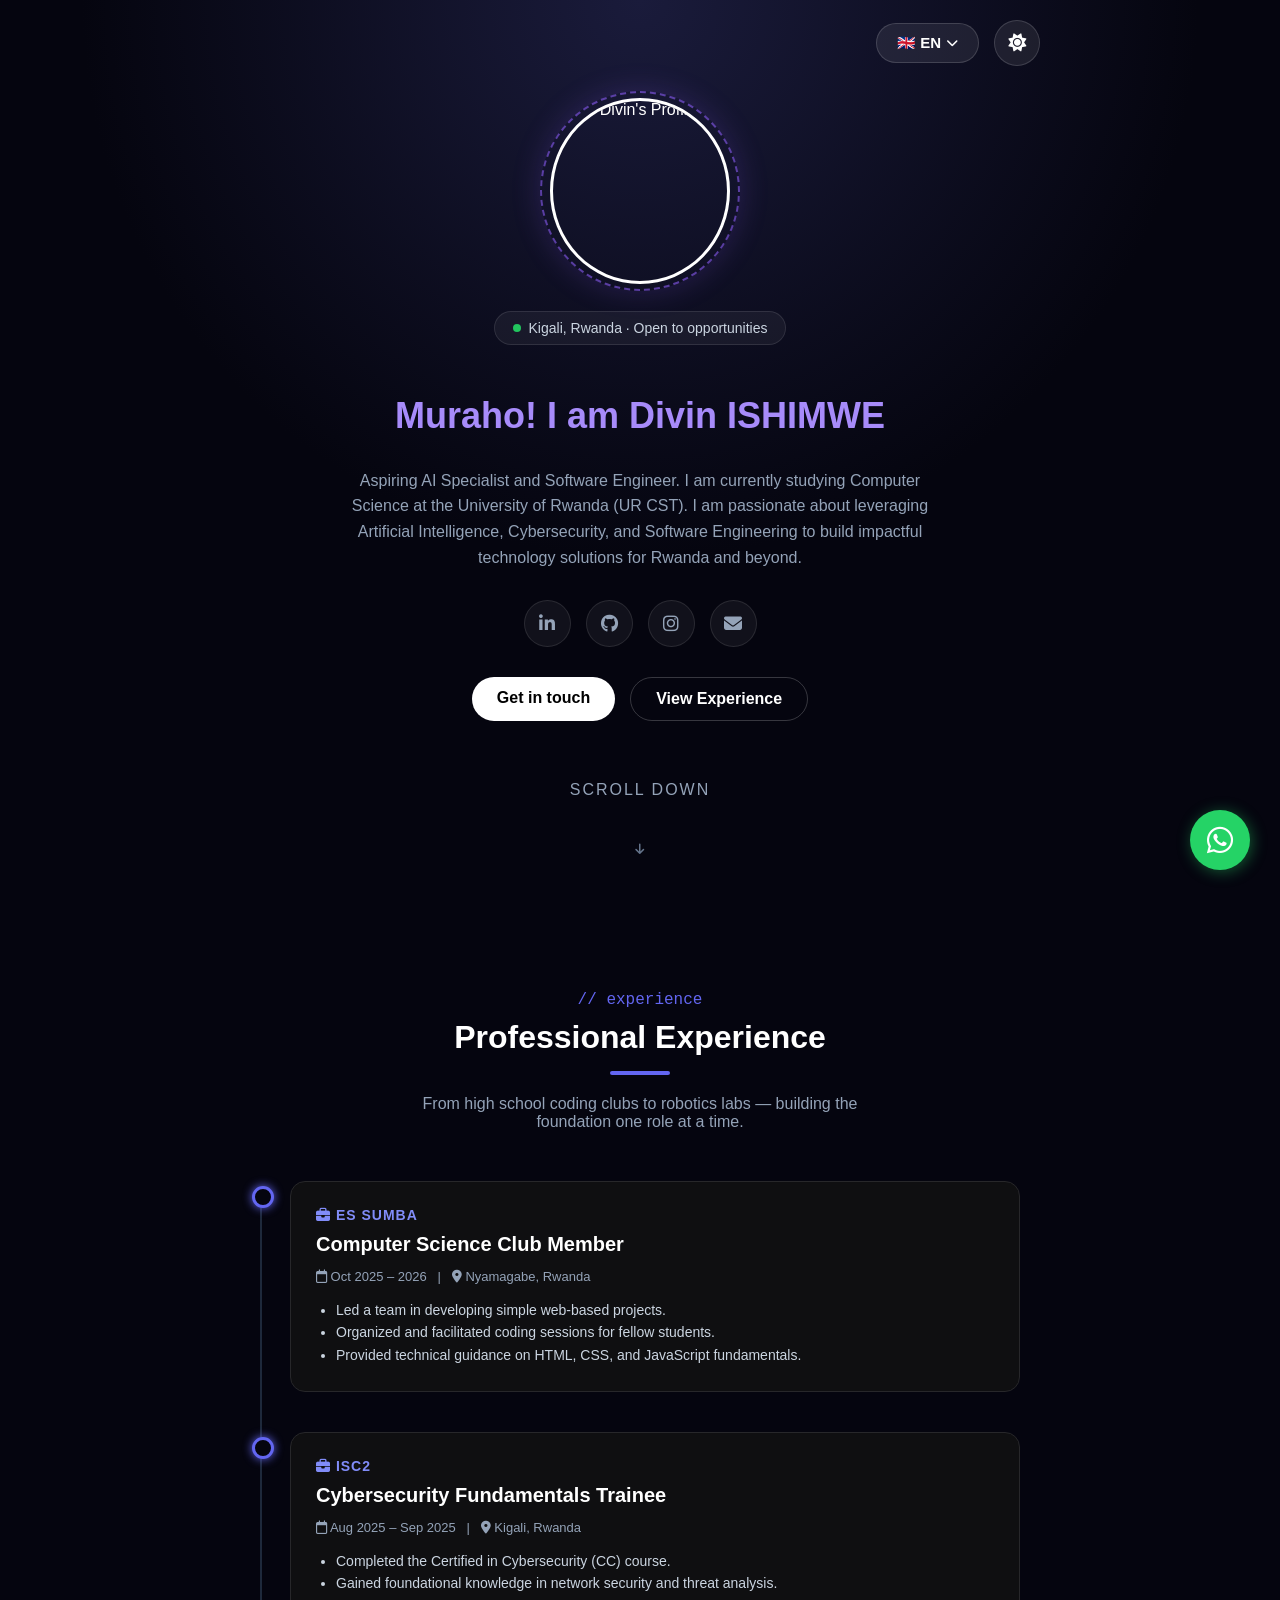
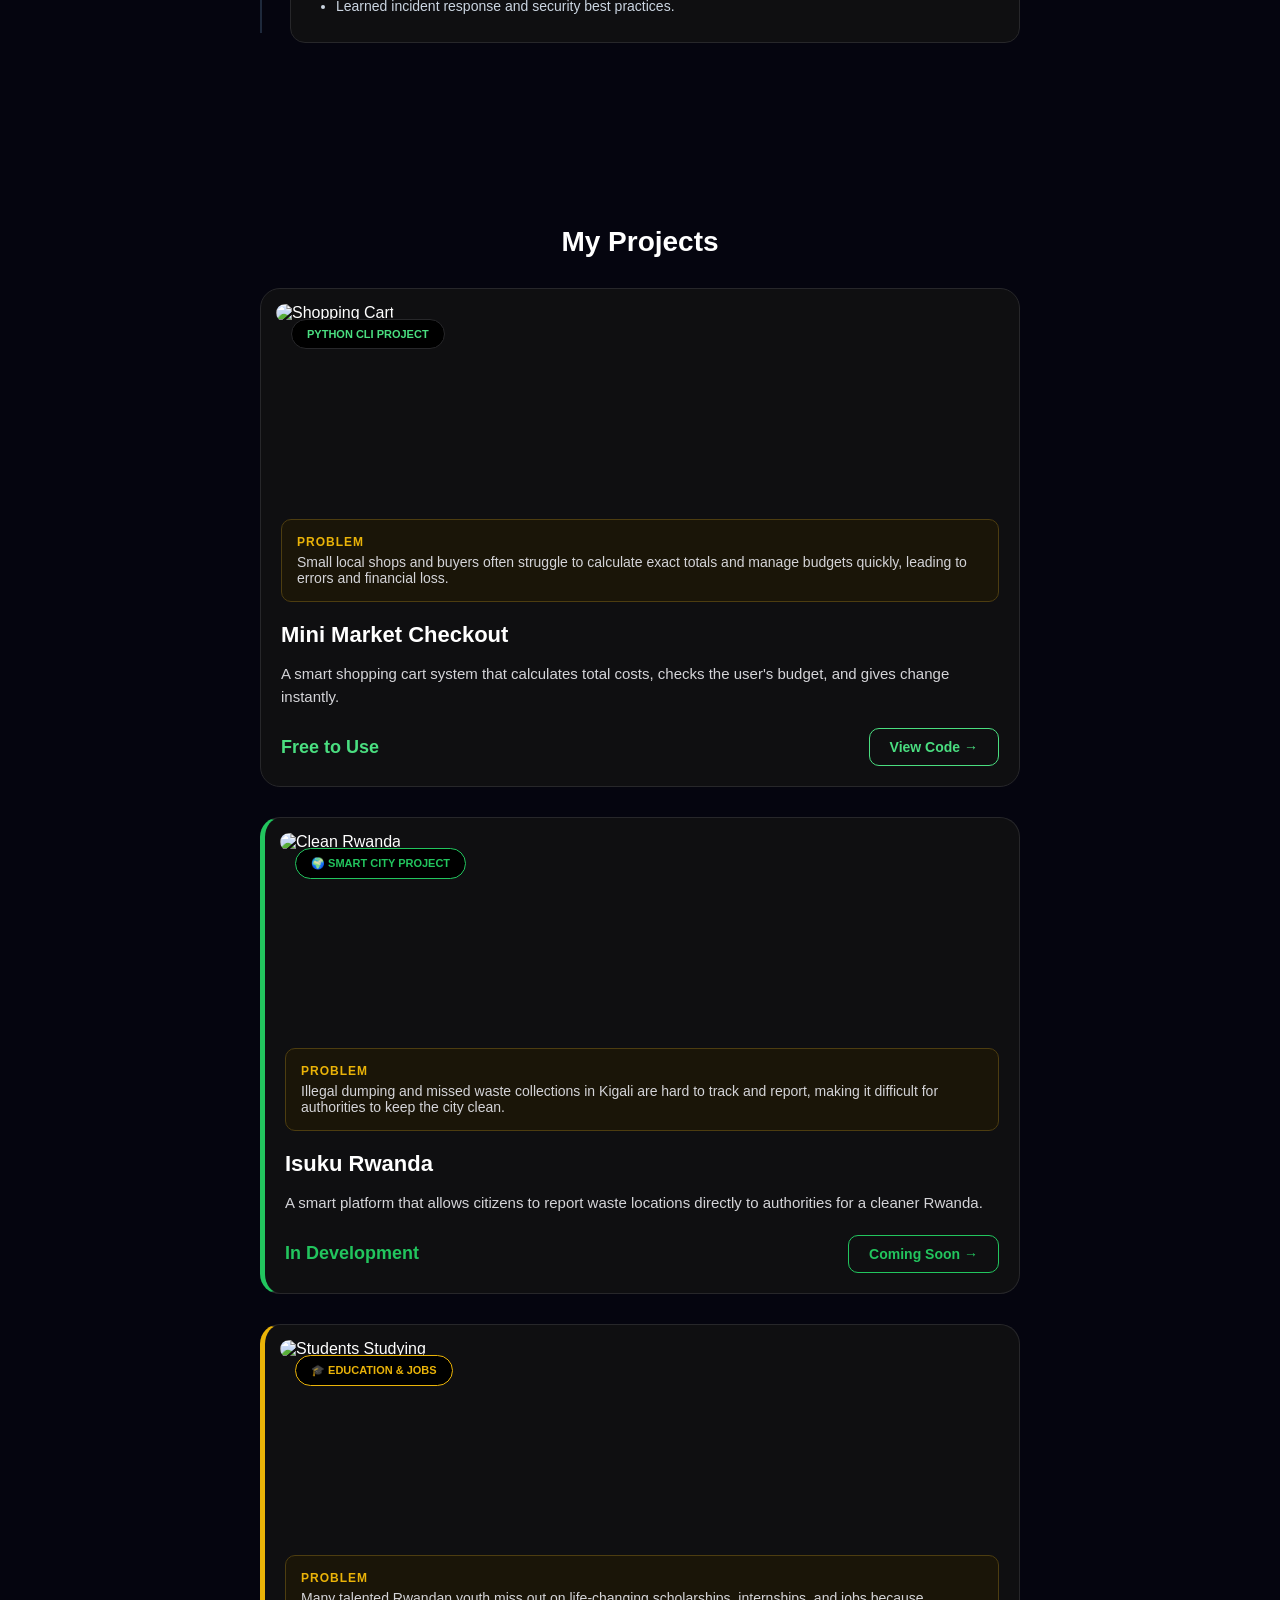
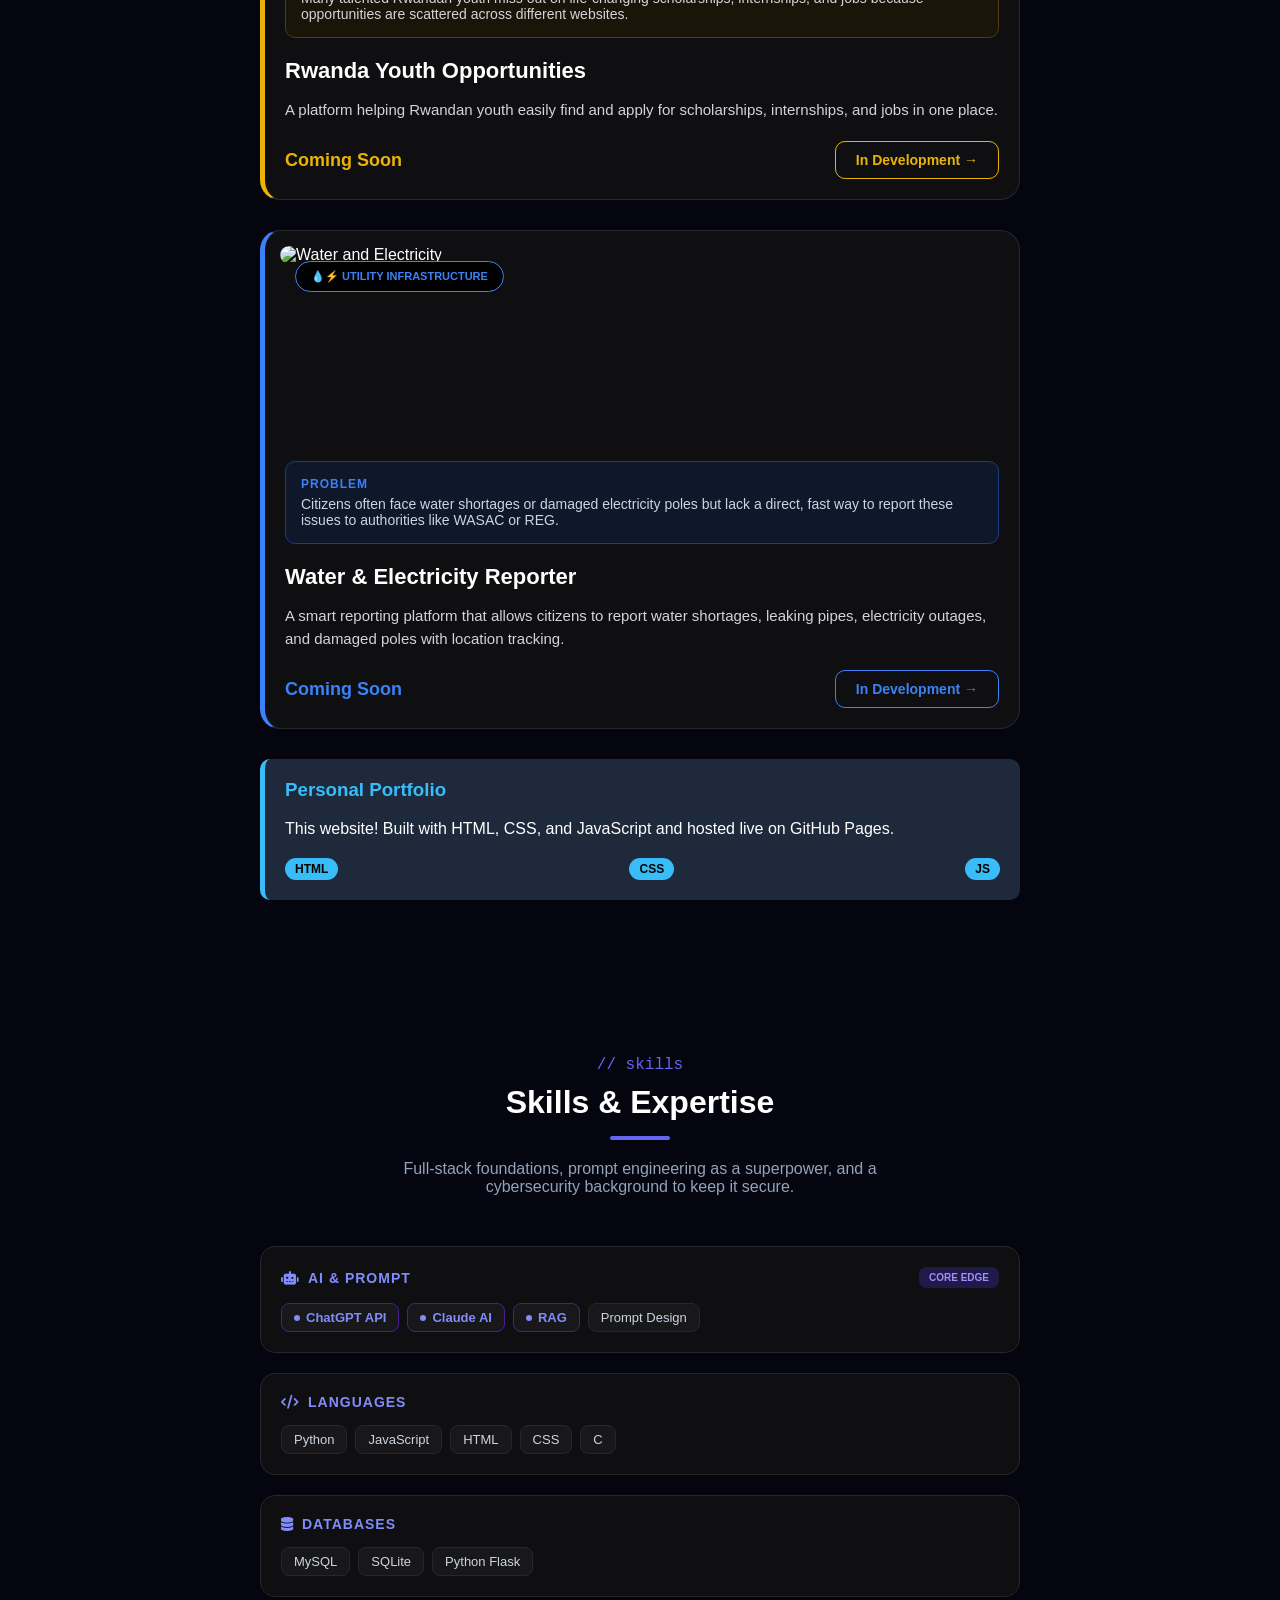
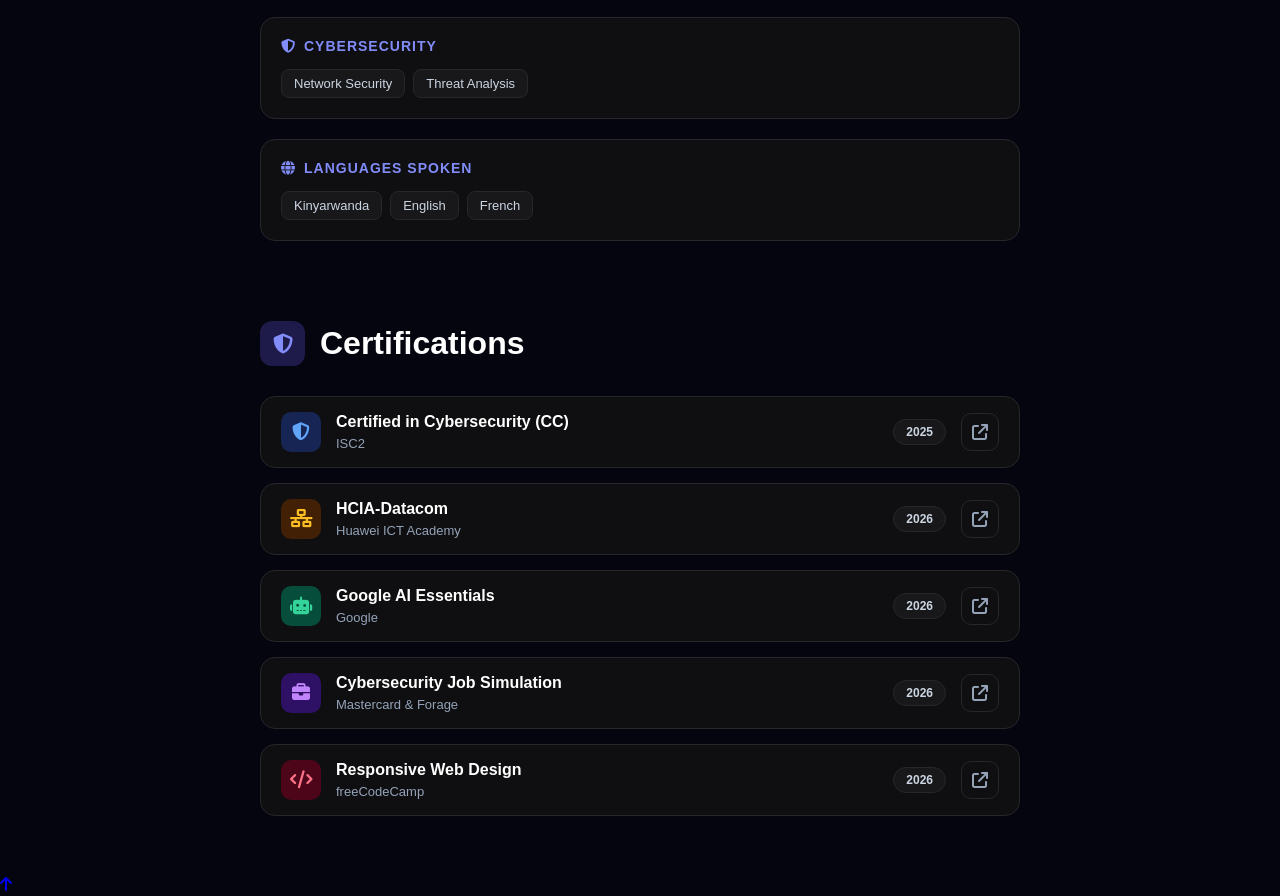
==== commit 70c223ed: "Update index.html with AOS and animation attributes Updated stylesheet version and added AOS library" ====
--- a/index.html
+++ b/index.html
@@ -2,8 +2,10 @@
 <html>
 <head>
     <title>Divin ISHIMWE | Portfolio</title>
-    <link rel="stylesheet" href="style.css?v=10">
+    <link rel="stylesheet" href="style.css?v=11">
     <link rel="stylesheet" href="https://cdnjs.cloudflare.com/ajax/libs/font-awesome/6.4.0/css/all.min.css">
+    <!-- AOS Library for smooth scroll reveal animations -->
+    <link href="https://unpkg.com/aos@2.3.1/dist/aos.css" rel="stylesheet">
 </head>
 <body>
 
@@ -26,31 +28,31 @@
             </div>
         </div>
 
-        <div class="profile-wrapper">
+        <div class="profile-wrapper" data-aos="zoom-in" data-aos-duration="1000">
             <img src="https://github.com/Divish-news/portal/raw/main/1792234860191.jpg" alt="Divin's Profile" class="hero-img">
         </div>
 
-        <div class="location-badge">
+        <div class="location-badge" data-aos="fade-down" data-aos-delay="200">
             <span class="dot"></span> Kigali, Rwanda · Open to opportunities
         </div>
 
-        <h1>Muraho! I am Divin ISHIMWE</h1>
+        <h1 data-aos="fade-up" data-aos-delay="400">Muraho! I am Divin ISHIMWE</h1>
         
-        <p>Aspiring AI Specialist and Software Engineer. I am currently studying Computer Science at the University of Rwanda (UR CST). I am passionate about leveraging Artificial Intelligence, Cybersecurity, and Software Engineering to build impactful technology solutions for Rwanda and beyond.</p>
+        <p data-aos="fade-up" data-aos-delay="600">Aspiring AI Specialist and Software Engineer. I am currently studying Computer Science at the University of Rwanda (UR CST). I am passionate about leveraging Artificial Intelligence, Cybersecurity, and Software Engineering to build impactful technology solutions for Rwanda and beyond.</p>
         
-        <div class="social-icons">
+        <div class="social-icons" data-aos="fade-up" data-aos-delay="800">
             <a href="https://www.linkedin.com/in/divin-ishimwe" target="_blank"><i class="fab fa-linkedin-in"></i></a>
             <a href="https://github.com/Divish-news" target="_blank"><i class="fab fa-github"></i></a>
             <a href="https://instagram.com" target="_blank"><i class="fab fa-instagram"></i></a>
             <a href="mailto:divish250@gmail.com"><i class="fas fa-envelope"></i></a>
         </div>
 
-        <div class="action-buttons">
+        <div class="action-buttons" data-aos="fade-up" data-aos-delay="1000">
             <a href="contact.html" class="btn-white">Get in touch</a>
             <a href="#experience" class="btn-outline">View Experience</a>
         </div>
 
-        <a href="#experience" class="scroll-down">
+        <a href="#experience" class="scroll-down" data-aos="fade" data-aos-delay="1200">
             <p>SCROLL DOWN</p>
             <i class="fas fa-arrow-down"></i>
         </a>
@@ -58,13 +60,13 @@
 
     <!-- EXPERIENCE SECTION -->
     <section class="experience-section" id="experience">
-        <p class="section-subtitle">// experience</p>
-        <h2 class="section-title">Professional Experience</h2>
-        <div class="title-underline"></div>
-        <p class="section-desc">From high school coding clubs to robotics labs — building the foundation one role at a time.</p>
+        <p class="section-subtitle" data-aos="fade-up">// experience</p>
+        <h2 class="section-title" data-aos="fade-up" data-aos-delay="100">Professional Experience</h2>
+        <div class="title-underline" data-aos="zoom-in" data-aos-delay="200"></div>
+        <p class="section-desc" data-aos="fade-up" data-aos-delay="300">From high school coding clubs to robotics labs — building the foundation one role at a time.</p>
 
         <div class="timeline">
-            <div class="timeline-item">
+            <div class="timeline-item" data-aos="fade-up" data-aos-delay="200">
                 <div class="timeline-dot"></div>
                 <div class="timeline-content">
                     <div class="timeline-header"><i class="fas fa-briefcase"></i> ES SUMBA</div>
@@ -77,7 +79,7 @@
                     </ul>
                 </div>
             </div>
-            <div class="timeline-item">
+            <div class="timeline-item" data-aos="fade-up" data-aos-delay="400">
                 <div class="timeline-dot"></div>
                 <div class="timeline-content">
                     <div class="timeline-header"><i class="fas fa-briefcase"></i> ISC2</div>
@@ -95,10 +97,10 @@
 
     <!-- PROJECTS SECTION -->
     <section class="projects" id="projects">
-        <h2>My Projects</h2>
+        <h2 data-aos="fade-up">My Projects</h2>
         
         <!-- 1. MINI MARKET -->
-        <div class="project-card daniel-style">
+        <div class="project-card daniel-style" data-aos="fade-up" data-aos-delay="100">
             <div class="card-image-container">
                 <img src="https://images.unsplash.com/photo-1556742049-0cfed4f6a45d?q=80&w=800&auto=format&fit=crop" alt="Shopping Cart" class="project-img">
                 <span class="badge">PYTHON CLI PROJECT</span>
@@ -117,7 +119,7 @@
         </div>
 
         <!-- 2. ISUKU RWANDA -->
-        <div class="project-card daniel-style" style="border-left: 5px solid #22c55e;">
+        <div class="project-card daniel-style" style="border-left: 5px solid #22c55e;" data-aos="fade-up" data-aos-delay="200">
             <div class="card-image-container">
                 <img src="https://images.unsplash.com/photo-1532996122724-e3c354a0b15b?q=80&w=800&auto=format&fit=crop" alt="Clean Rwanda" class="project-img">
                 <span class="badge" style="color: #22c55e; border-color: #22c55e;">🌍 SMART CITY PROJECT</span>
@@ -136,7 +138,7 @@
         </div>
 
         <!-- 3. RWANDA YOUTH OPPORTUNITIES -->
-        <div class="project-card daniel-style" style="border-left: 5px solid #eab308;">
+        <div class="project-card daniel-style" style="border-left: 5px solid #eab308;" data-aos="fade-up" data-aos-delay="300">
             <div class="card-image-container">
                 <img src="https://images.unsplash.com/photo-1523240795612-9a054b0db644?q=80&w=800&auto=format&fit=crop" alt="Students Studying" class="project-img">
                 <span class="badge" style="color: #eab308; border-color: #eab308;">🎓 EDUCATION & JOBS</span>
@@ -155,7 +157,7 @@
         </div>
 
         <!-- 4. WATER & ELECTRICITY REPORTER -->
-        <div class="project-card daniel-style" style="border-left: 5px solid #3b82f6;">
+        <div class="project-card daniel-style" style="border-left: 5px solid #3b82f6;" data-aos="fade-up" data-aos-delay="400">
             <div class="card-image-container">
                 <img src="https://images.unsplash.com/photo-1544724569-5f546fd6f2b5?q=80&w=800&auto=format&fit=crop" alt="Water and Electricity" class="project-img">
                 <span class="badge" style="color: #3b82f6; border-color: #3b82f6;">💧⚡ UTILITY INFRASTRUCTURE</span>
@@ -174,7 +176,7 @@
         </div>
 
         <!-- 5. PERSONAL PORTFOLIO -->
-        <div class="project-card">
+        <div class="project-card" data-aos="fade-up" data-aos-delay="500">
             <h3>Personal Portfolio</h3>
             <p>This website! Built with HTML, CSS, and JavaScript and hosted live on GitHub Pages.</p>
             <div class="card-footer">
@@ -187,13 +189,13 @@
 
     <!-- SKILLS SECTION -->
     <section class="skills-section">
-        <p class="section-subtitle">// skills</p>
-        <h2 class="section-title">Skills & Expertise</h2>
-        <div class="title-underline"></div>
-        <p class="section-desc">Full-stack foundations, prompt engineering as a superpower, and a cybersecurity background to keep it secure.</p>
+        <p class="section-subtitle" data-aos="fade-up">// skills</p>
+        <h2 class="section-title" data-aos="fade-up" data-aos-delay="100">Skills & Expertise</h2>
+        <div class="title-underline" data-aos="zoom-in" data-aos-delay="200"></div>
+        <p class="section-desc" data-aos="fade-up" data-aos-delay="300">Full-stack foundations, prompt engineering as a superpower, and a cybersecurity background to keep it secure.</p>
 
         <div class="skills-grid">
-            <div class="skill-card">
+            <div class="skill-card" data-aos="fade-up" data-aos-delay="100">
                 <div class="skill-header">
                     <div class="skill-title"><i class="fas fa-robot"></i> AI & PROMPT</div>
                     <span class="skill-badge">CORE EDGE</span>
@@ -205,7 +207,7 @@
                     <span class="tag">Prompt Design</span>
                 </div>
             </div>
-            <div class="skill-card">
+            <div class="skill-card" data-aos="fade-up" data-aos-delay="200">
                 <div class="skill-header">
                     <div class="skill-title"><i class="fas fa-code"></i> LANGUAGES</div>
                 </div>
@@ -217,7 +219,7 @@
                     <span class="tag">C</span>
                 </div>
             </div>
-            <div class="skill-card">
+            <div class="skill-card" data-aos="fade-up" data-aos-delay="300">
                 <div class="skill-header">
                     <div class="skill-title"><i class="fas fa-database"></i> DATABASES</div>
                 </div>
@@ -227,7 +229,7 @@
                     <span class="tag">Python Flask</span>
                 </div>
             </div>
-            <div class="skill-card">
+            <div class="skill-card" data-aos="fade-up" data-aos-delay="400">
                 <div class="skill-header">
                     <div class="skill-title"><i class="fas fa-shield-alt"></i> CYBERSECURITY</div>
                 </div>
@@ -236,7 +238,7 @@
                     <span class="tag">Threat Analysis</span>
                 </div>
             </div>
-            <div class="skill-card">
+            <div class="skill-card" data-aos="fade-up" data-aos-delay="500">
                 <div class="skill-header">
                     <div class="skill-title"><i class="fas fa-globe"></i> LANGUAGES SPOKEN</div>
                 </div>
@@ -251,13 +253,13 @@
 
     <!-- CERTIFICATIONS SECTION -->
     <section class="certs-section">
-        <div class="section-header">
+        <div class="section-header" data-aos="fade-up">
             <div class="section-icon"><i class="fas fa-shield-alt"></i></div>
             <h2 class="section-title" style="text-align: left; margin: 0;">Certifications</h2>
         </div>
 
         <div class="certs-grid">
-            <div class="cert-card">
+            <div class="cert-card" data-aos="fade-up" data-aos-delay="100">
                 <div class="cert-icon blue"><i class="fas fa-shield-halved"></i></div>
                 <div class="cert-info">
                     <h3>Certified in Cybersecurity (CC)</h3>
@@ -266,7 +268,7 @@
                 <div class="cert-year">2025</div>
                 <a href="#" class="cert-link"><i class="fas fa-arrow-up-right-from-square"></i></a>
             </div>
-            <div class="cert-card">
+            <div class="cert-card" data-aos="fade-up" data-aos-delay="200">
                 <div class="cert-icon yellow"><i class="fas fa-network-wired"></i></div>
                 <div class="cert-info">
                     <h3>HCIA-Datacom</h3>
@@ -275,7 +277,7 @@
                 <div class="cert-year">2026</div>
                 <a href="#" class="cert-link"><i class="fas fa-arrow-up-right-from-square"></i></a>
             </div>
-            <div class="cert-card">
+            <div class="cert-card" data-aos="fade-up" data-aos-delay="300">
                 <div class="cert-icon green"><i class="fas fa-robot"></i></div>
                 <div class="cert-info">
                     <h3>Google AI Essentials</h3>
@@ -284,7 +286,7 @@
                 <div class="cert-year">2026</div>
                 <a href="#" class="cert-link"><i class="fas fa-arrow-up-right-from-square"></i></a>
             </div>
-            <div class="cert-card">
+            <div class="cert-card" data-aos="fade-up" data-aos-delay="400">
                 <div class="cert-icon purple"><i class="fas fa-briefcase"></i></div>
                 <div class="cert-info">
                     <h3>Cybersecurity Job Simulation</h3>
@@ -293,7 +295,7 @@
                 <div class="cert-year">2026</div>
                 <a href="#" class="cert-link"><i class="fas fa-arrow-up-right-from-square"></i></a>
             </div>
-            <div class="cert-card">
+            <div class="cert-card" data-aos="fade-up" data-aos-delay="500">
                 <div class="cert-icon red"><i class="fas fa-code"></i></div>
                 <div class="cert-info">
                     <h3>Responsive Web Design</h3>
@@ -313,8 +315,15 @@
         <i class="fas fa-arrow-up"></i>
     </a>
 
-    <!-- JAVASCRIPT -->
+    <!-- AOS JS Library Initialization -->
+    <script src="https://unpkg.com/aos@2.3.1/dist/aos.js"></script>
     <script>
+        AOS.init({
+            duration: 800,
+            easing: 'ease-in-out',
+            once: true
+        });
+
         function toggleTheme() {
             document.body.classList.toggle('light-mode');
             const icon = document.querySelector('#theme-toggle i');
@@ -344,4 +353,5 @@
         }
     </script>
 </body>
-            </html>
+    </html>
+    
--- a/style.css
+++ b/style.css
@@ -20,69 +20,21 @@
     position: relative;
 }
 
-/* Top Bar (Language & Theme) */
 .top-bar { width: 100%; max-width: 800px; display: flex; justify-content: flex-end; margin-bottom: 25px; }
 .top-controls { display: flex; gap: 15px; align-items: center; }
 
-/* Bigger Language Button */
-.lang-btn { 
-    background-color: rgba(255, 255, 255, 0.08); 
-    border: 1px solid rgba(255, 255, 255, 0.15); 
-    padding: 10px 20px; 
-    border-radius: 25px; 
-    font-size: 15px; 
-    font-weight: bold;
-    color: white; 
-    display: flex; 
-    align-items: center; 
-    cursor: pointer;
-    transition: 0.3s;
-}
+.lang-btn { background-color: rgba(255, 255, 255, 0.08); border: 1px solid rgba(255, 255, 255, 0.15); padding: 10px 20px; border-radius: 25px; font-size: 15px; font-weight: bold; color: white; display: flex; align-items: center; cursor: pointer; transition: 0.3s; }
 .lang-btn:hover { background-color: rgba(255, 255, 255, 0.15); }
 
-/* Bigger Theme Button */
-.theme-btn { 
-    background-color: rgba(255, 255, 255, 0.08); 
-    border: 1px solid rgba(255, 255, 255, 0.15); 
-    color: white; 
-    width: 46px; 
-    height: 46px; 
-    border-radius: 50%; 
-    font-size: 18px; 
-    cursor: pointer; 
-    display: flex; 
-    justify-content: center; 
-    align-items: center; 
-    transition: 0.3s ease; 
-}
+.theme-btn { background-color: rgba(255, 255, 255, 0.08); border: 1px solid rgba(255, 255, 255, 0.15); color: white; width: 46px; height: 46px; border-radius: 50%; font-size: 18px; cursor: pointer; display: flex; justify-content: center; align-items: center; transition: 0.3s ease; }
 .theme-btn:hover { background-color: rgba(255, 255, 255, 0.15); }
 
-/* Dropdown Menu */
 .dropdown { position: relative; display: inline-block; }
-.dropdown-content {
-    display: none;
-    position: absolute;
-    background-color: #1e293b;
-    min-width: 160px;
-    box-shadow: 0px 8px 16px 0px rgba(0,0,0,0.5);
-    z-index: 1;
-    border-radius: 10px;
-    right: 0;
-    border: 1px solid rgba(255, 255, 255, 0.1);
-    margin-top: 5px;
-}
-.dropdown-content a {
-    color: white;
-    padding: 12px 16px;
-    text-decoration: none;
-    display: block;
-    font-size: 14px;
-    text-align: left;
-}
+.dropdown-content { display: none; position: absolute; background-color: #1e293b; min-width: 160px; box-shadow: 0px 8px 16px 0px rgba(0,0,0,0.5); z-index: 1; border-radius: 10px; right: 0; border: 1px solid rgba(255, 255, 255, 0.1); margin-top: 5px; }
+.dropdown-content a { color: white; padding: 12px 16px; text-decoration: none; display: block; font-size: 14px; text-align: left; }
 .dropdown-content a:hover { background-color: #334155; border-radius: 10px; }
 .show { display: block; }
 
-/* Profile Image */
 .profile-wrapper { width: 180px; height: 180px; border-radius: 50%; padding: 8px; border: 2px dashed rgba(139, 92, 246, 0.6); display: flex; justify-content: center; align-items: center; margin-bottom: 20px; box-shadow: 0 0 30px rgba(139, 92, 246, 0.2); }
 .hero-img { width: 100%; height: 100%; border-radius: 50%; object-fit: cover; border: 3px solid #fff; }
 .location-badge { background-color: rgba(255, 255, 255, 0.05); border: 1px solid rgba(255, 255, 255, 0.1); padding: 8px 18px; border-radius: 20px; font-size: 14px; color: #cbd5e1; display: flex; align-items: center; gap: 8px; margin-bottom: 20px; }
@@ -101,9 +53,17 @@
 .scroll-down { margin-top: 40px; color: #64748b; text-decoration: none; display: flex; flex-direction: column; align-items: center; gap: 10px; font-size: 12px; letter-spacing: 2px; transition: 0.3s; }
 
 /* =========================================
-   EXPERIENCE & PROJECTS
+   EXPERIENCE & PROJECTS & SKILLS & CERTS
    ========================================= */
-.experience-section, .projects, .skills-section, .certs-section { padding: 60px 20px; max-width: 800px; margin: 0 auto; text-align: center; box-sizing: border-box; }
+/* Added .certs-section here so it gets centered and padded */
+.experience-section, .projects, .skills-section, .certs-section { 
+    padding: 60px 20px; 
+    max-width: 800px; 
+    margin: 0 auto; 
+    text-align: center; 
+    box-sizing: border-box; 
+}
+
 .section-subtitle { color: #6366f1; font-family: monospace; font-size: 16px; margin-bottom: 10px; }
 .section-title { font-size: 32px; font-weight: bold; margin: 0 0 15px 0; }
 .title-underline { width: 60px; height: 4px; background-color: #6366f1; margin: 0 auto 20px auto; border-radius: 2px; }
@@ -135,9 +95,6 @@
 .problem-box { background-color: #1a1508; border: 1px solid #4d3d10; color: #d4d4d8; padding: 15px; border-radius: 10px; font-size: 14px; margin-bottom: 20px; }
 .problem-box strong { color: #eab308; font-size: 12px; letter-spacing: 1px; display: block; margin-bottom: 5px; }
 
-/* =========================================
-   SKILLS SECTION
-   ========================================= */
 .skills-grid { display: flex; flex-direction: column; gap: 20px; text-align: left; width: 100%; }
 .skill-card { background-color: #0f0f11; border: 1px solid #27272a; border-radius: 15px; padding: 20px; box-sizing: border-box; width: 100%; }
 .skill-header { display: flex; justify-content: space-between; align-items: center; margin-bottom: 15px; flex-wrap: wrap; gap: 10px; }
@@ -148,9 +105,7 @@
 .tag.highlight { color: #818cf8; border-color: #4c1d95; display: flex; align-items: center; gap: 6px; font-weight: bold; }
 .tag-dot { width: 6px; height: 6px; background-color: #818cf8; border-radius: 50%; }
 
-/* =========================================
-   CERTIFICATIONS SECTION (NEW)
-   ========================================= */
+/* CERTIFICATIONS SECTION */
 .certs-section { text-align: left; padding-top: 20px; }
 .section-header { display: flex; align-items: center; gap: 15px; margin-bottom: 30px; }
 .section-icon { background-color: #1e1b4b; color: #818cf8; width: 45px; height: 45px; display: flex; justify-content: center; align-items: center; border-radius: 12px; font-size: 20px; }
@@ -169,30 +124,8 @@
 .cert-link { color: #94a3b8; text-decoration: none; font-size: 16px; padding: 10px; border: 1px solid #27272a; border-radius: 10px; display: flex; justify-content: center; align-items: center; transition: 0.3s; }
 .cert-link:hover { color: #818cf8; border-color: #818cf8; }
 
-
 /* =========================================
    FLOATING BUTTONS & LIGHT MODE
    ========================================= */
 .whatsapp-float { position: fixed; width: 60px; height: 60px; bottom: 30px; right: 30px; background-color: #25d366; color: #FFF; border-radius: 50px; text-align: center; font-size: 30px; box-shadow: 2px 2px 15px rgba(37, 211, 102, 0.4); z-index: 100; display: flex; justify-content: center; align-items: center; text-decoration: none; animation: pulse 2s infinite; }
-@keyframes pulse { 0% { box-shadow: 0 0 0 0 rgba(37, 211, 102, 0.7); } 70% { box-shadow: 0 0 0 15px rgba(37, 211, 102, 0); } 100% { box-shadow: 0 0 0 0 rgba(37, 211, 102, 0); } }
-.back-to-top { position: fixed; width: 50px; height: 50px; bottom: 100px; right: 35px; background-color: #1e293b; color: #a78bfa; border-radius: 50%; text-align: center; font-size: 20px; z-index: 99; display: flex; justify-content: center; align-items: center; text-decoration: none; border: 1px solid #27272a; }
-
-/* Light Mode Fixes */
-body.light-mode { background-color: #f8fafc; color: #0f172a; }
-body.light-mode .hero { background: radial-gradient(circle at top, #e2e8f0 0%, #f8fafc 50%); }
-body.light-mode .location-badge, body.light-mode .lang-btn, body.light-mode .theme-btn, body.light-mode .social-icons a { background-color: #e2e8f0; border-color: #cbd5e1; color: #0f172a; }
-body.light-mode .theme-btn i { color: #0f172a; }
-body.light-mode .dropdown-content { background-color: white; border-color: #cbd5e1; }
-body.light-mode .dropdown-content a { color: #0f172a; }
-body.light-mode .dropdown-content a:hover { background-color: #f1f5f9; }
-
-body.light-mode .timeline-content, body.light-mode .project-card, body.light-mode .skill-card, body.light-mode .cert-card { background-color: white; border-color: #cbd5e1; }
-body.light-mode .timeline-content h3, body.light-mode .card-content h3, body.light-mode .projects h2, body.light-mode .section-title, body.light-mode .description, body.light-mode .timeline-list, body.light-mode .section-desc, body.light-mode .cert-info h3 { color: #0f172a; }
-body.light-mode .problem-box { background-color: #fffbeb; border-color: #fde68a; color: #78350f; }
-body.light-mode .tag { background-color: #f1f5f9; border-color: #cbd5e1; color: #0f172a; }
-body.light-mode .cert-year { background-color: #f1f5f9; border-color: #cbd5e1; color: #0f172a; }
-body.light-mode .cert-link { border-color: #cbd5e1; }
-
-/* FIXING THE INVISIBLE BUTTON IN LIGHT MODE */
-body.light-mode .btn-outline { color: #0f172a; border-color: #0f172a; }
-body.light-mode .scroll-down { color: #0f172a; }
+@keyframes pulse { 0% { box-shadow: 0 0 0 0 rgba(37, 211, 102, 
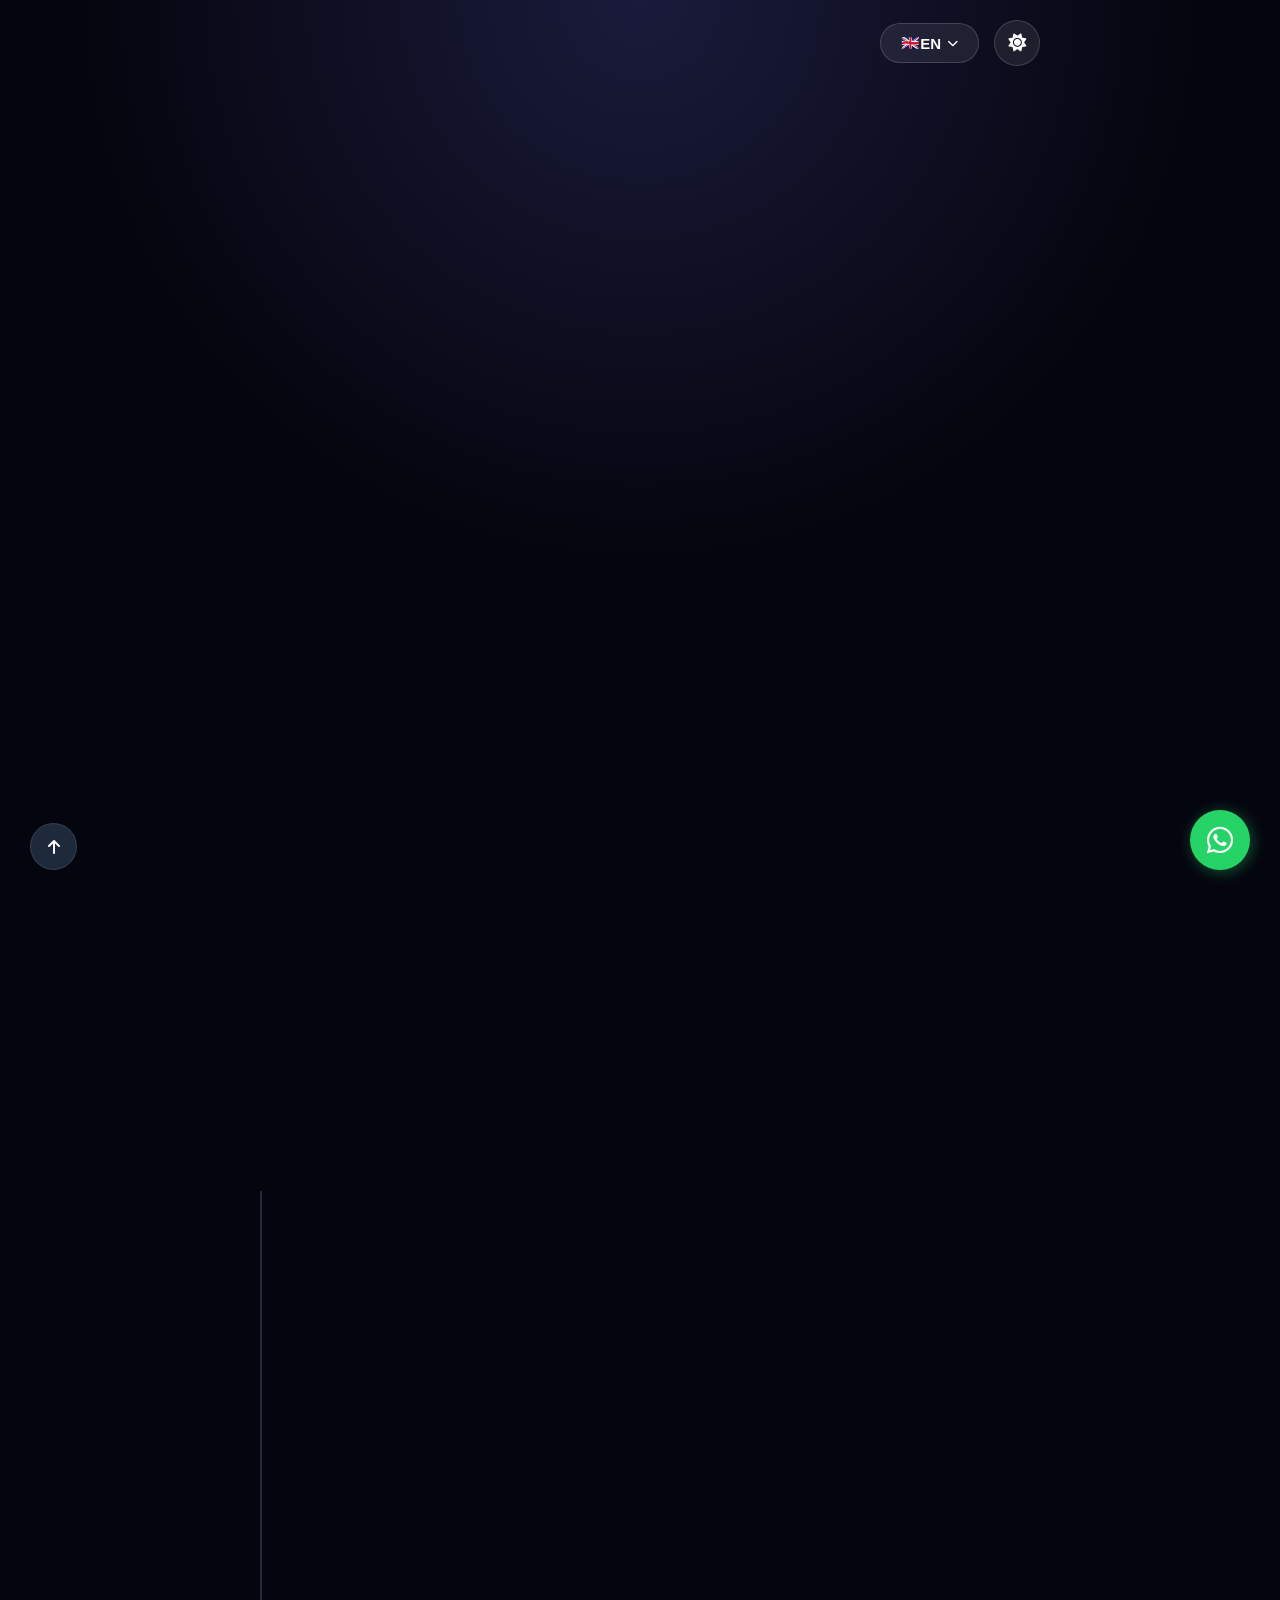
==== commit 455041f6: "Update stylesheet and enhance language dropdown Updated stylesheet version and modified language sel" ====
--- a/index.html
+++ b/index.html
@@ -2,7 +2,7 @@
 <html>
 <head>
     <title>Divin ISHIMWE | Portfolio</title>
-    <link rel="stylesheet" href="style.css?v=11">
+    <link rel="stylesheet" href="style.css?v=12">
     <link rel="stylesheet" href="https://cdnjs.cloudflare.com/ajax/libs/font-awesome/6.4.0/css/all.min.css">
     <!-- AOS Library for smooth scroll reveal animations -->
     <link href="https://unpkg.com/aos@2.3.1/dist/aos.css" rel="stylesheet">
@@ -14,12 +14,41 @@
         <div class="top-bar">
             <div class="top-controls">
                 <div class="dropdown">
-                    <button class="lang-btn" onclick="toggleDropdown()">
-                        🇬🇧 EN <i class="fas fa-chevron-down" style="font-size: 12px; margin-left: 5px;"></i>
+                    <button class="lang-btn" id="current-lang-btn" onclick="toggleDropdown()">
+                        <span id="selected-flag">🇬🇧</span> <span id="selected-lang-code">EN</span> 
+                        <i class="fas fa-chevron-down" style="font-size: 11px; margin-left: 6px;"></i>
                     </button>
                     <div class="dropdown-content" id="myDropdown">
-                        <a href="#">🇬🇧 English</a>
-                        <a href="#">🇷🇼 Kinyarwanda</a>
+                        <a href="#" onclick="selectLanguage('🇬🇧', 'EN', 'English'); return false;" class="active">
+                            <span class="flag">🇬🇧</span> English
+                        </a>
+                        <a href="#" onclick="selectLanguage('🇷🇼', 'RW', 'Kinyarwanda'); return false;">
+                            <span class="flag">🇷🇼</span> Kinyarwanda
+                        </a>
+                        <a href="#" onclick="selectLanguage('🇫🇷', 'FR', 'Français'); return false;">
+                            <span class="flag">🇫🇷</span> Français
+                        </a>
+                        <a href="#" onclick="selectLanguage('🇪🇸', 'ES', 'Español'); return false;">
+                            <span class="flag">🇪🇸</span> Español
+                        </a>
+                        <a href="#" onclick="selectLanguage('🇩🇪', 'DE', 'Deutsch'); return false;">
+                            <span class="flag">🇩🇪</span> Deutsch
+                        </a>
+                        <a href="#" onclick="selectLanguage('🇵🇹', 'PT', 'Português'); return false;">
+                            <span class="flag">🇵🇹</span> Português
+                        </a>
+                        <a href="#" onclick="selectLanguage('🇰🇪', 'SW', 'Kiswahili'); return false;">
+                            <span class="flag">🇰🇪</span> Kiswahili
+                        </a>
+                        <a href="#" onclick="selectLanguage('🇸🇦', 'AR', 'العربية'); return false;">
+                            <span class="flag">🇸🇦</span> العربية
+                        </a>
+                        <a href="#" onclick="selectLanguage('🇨🇳', 'ZH', '中文'); return false;">
+                            <span class="flag">🇨🇳</span> 中文
+                        </a>
+                        <a href="#" onclick="selectLanguage('🇮🇳', 'HI', 'हिन्दी'); return false;">
+                            <span class="flag">🇮🇳</span> हिन्दी
+                        </a>
                     </div>
                 </div>
                 <button class="theme-btn" id="theme-toggle" onclick="toggleTheme()">
@@ -315,43 +344,4 @@
         <i class="fas fa-arrow-up"></i>
     </a>
 
-    <!-- AOS JS Library Initialization -->
-    <script src="https://unpkg.com/aos@2.3.1/dist/aos.js"></script>
-    <script>
-        AOS.init({
-            duration: 800,
-            easing: 'ease-in-out',
-            once: true
-        });
-
-        function toggleTheme() {
-            document.body.classList.toggle('light-mode');
-            const icon = document.querySelector('#theme-toggle i');
-            if (document.body.classList.contains('light-mode')) {
-                icon.classList.remove('fa-sun');
-                icon.classList.add('fa-moon');
-            } else {
-                icon.classList.remove('fa-moon');
-                icon.classList.add('fa-sun');
-            }
-        }
-
-        function toggleDropdown() {
-            document.getElementById("myDropdown").classList.toggle("show");
-        }
-
-        window.onclick = function(event) {
-            if (!event.target.matches('.lang-btn') && !event.target.matches('.lang-btn *')) {
-                var dropdowns = document.getElementsByClassName("dropdown-content");
-                for (var i = 0; i < dropdowns.length; i++) {
-                    var openDropdown = dropdowns[i];
-                    if (openDropdown.classList.contains('show')) {
-                        openDropdown.classList.remove('show');
-                    }
-                }
-            }
-        }
-    </script>
-</body>
-    </html>
-    
+    <!-- AOS JS Library Initializati
--- a/style.css
+++ b/style.css
@@ -8,6 +8,7 @@
     margin: 0;
     padding: 0;
     scroll-behavior: smooth;
+    overflow-x: hidden;
 }
 
 .hero {
@@ -35,27 +36,49 @@
 .dropdown-content a:hover { background-color: #334155; border-radius: 10px; }
 .show { display: block; }
 
-.profile-wrapper { width: 180px; height: 180px; border-radius: 50%; padding: 8px; border: 2px dashed rgba(139, 92, 246, 0.6); display: flex; justify-content: center; align-items: center; margin-bottom: 20px; box-shadow: 0 0 30px rgba(139, 92, 246, 0.2); }
-.hero-img { width: 100%; height: 100%; border-radius: 50%; object-fit: cover; border: 3px solid #fff; }
-.location-badge { background-color: rgba(255, 255, 255, 0.05); border: 1px solid rgba(255, 255, 255, 0.1); padding: 8px 18px; border-radius: 20px; font-size: 14px; color: #cbd5e1; display: flex; align-items: center; gap: 8px; margin-bottom: 20px; }
+.profile-wrapper { 
+    width: 180px; 
+    height: 180px; 
+    border-radius: 50%; 
+    padding: 8px; 
+    border: 2px dashed rgba(139, 92, 246, 0.6); 
+    display: flex; 
+    justify-content: center; 
+    align-items: center; 
+    margin-bottom: 20px; 
+    box-shadow: 0 0 30px rgba(139, 92, 246, 0.2); 
+    animation: spin 10s linear infinite;
+}
+
+@keyframes spin {
+    0% { transform: rotate(0deg); }
+    100% { transform: rotate(360deg); }
+}
+
+.hero-img { width: 100%; height: 100%; border-radius: 50%; object-fit: cover; border: 3px solid #fff; transition: transform 0.5s ease; }
+.hero-img:hover { transform: scale(1.03); }
+.location-badge { background-color: rgba(255, 255, 255, 0.05); border: 1px solid rgba(255, 255, 255, 0.1); padding: 8px 18px; border-radius: 20px; font-size: 14px; color: #cbd5e1; display: flex; align-items: center; gap: 8px; margin-bottom: 20px; transition: transform 0.3s ease; }
+.location-badge:hover { transform: translateY(-3px); background-color: rgba(255, 255, 255, 0.08); }
 .dot { width: 8px; height: 8px; background-color: #22c55e; border-radius: 50%; }
 .hero h1 { font-size: 36px; color: #a78bfa; margin-bottom: 15px; font-weight: bold; }
 .hero p { font-size: 16px; color: #94a3b8; max-width: 600px; line-height: 1.6; margin-bottom: 30px; }
 
 .social-icons { display: flex; gap: 15px; margin-bottom: 30px; }
 .social-icons a { color: #94a3b8; background-color: rgba(255, 255, 255, 0.05); border: 1px solid rgba(255, 255, 255, 0.1); width: 45px; height: 45px; display: flex; justify-content: center; align-items: center; border-radius: 50%; font-size: 18px; text-decoration: none; transition: 0.3s ease; }
-.social-icons a:hover { color: #a78bfa; border-color: #a78bfa; transform: translateY(-5px); }
+.social-icons a:hover { color: #a78bfa; border-color: #a78bfa; transform: translateY(-5px) scale(1.1); }
 
 .action-buttons { display: flex; gap: 15px; flex-wrap: wrap; justify-content: center; }
-.btn-white, .btn-outline { padding: 12px 25px; border-radius: 25px; font-size: 16px; font-weight: bold; text-decoration: none; transition: 0.3s ease; }
+.btn-white, .btn-outline { padding: 12px 25px; border-radius: 25px; font-size: 16px; font-weight: bold; text-decoration: none; transition: all 0.3s ease; }
 .btn-white { background-color: white; color: black; }
+.btn-white:hover { transform: translateY(-3px); box-shadow: 0 10px 20px rgba(255, 255, 255, 0.2); }
 .btn-outline { background-color: transparent; color: white; border: 1px solid rgba(255, 255, 255, 0.2); }
+.btn-outline:hover { background-color: rgba(255, 255, 255, 0.1); transform: translateY(-3px); }
 .scroll-down { margin-top: 40px; color: #64748b; text-decoration: none; display: flex; flex-direction: column; align-items: center; gap: 10px; font-size: 12px; letter-spacing: 2px; transition: 0.3s; }
+.scroll-down:hover { color: #a78bfa; }
 
 /* =========================================
    EXPERIENCE & PROJECTS & SKILLS & CERTS
    ========================================= */
-/* Added .certs-section here so it gets centered and padded */
 .experience-section, .projects, .skills-section, .certs-section { 
     padding: 60px 20px; 
     max-width: 800px; 
@@ -73,35 +96,42 @@
 .timeline::before { content: ''; position: absolute; left: 0; top: 10px; bottom: 10px; width: 2px; background-color: #1e293b; }
 .timeline-item { position: relative; margin-bottom: 40px; }
 .timeline-dot { position: absolute; left: -38px; top: 5px; width: 16px; height: 16px; background-color: #05050f; border: 3px solid #6366f1; border-radius: 50%; box-shadow: 0 0 10px #6366f1; }
-.timeline-content { background-color: #0f0f11; border: 1px solid #27272a; border-radius: 15px; padding: 25px; }
+.timeline-content { background-color: #0f0f11; border: 1px solid #27272a; border-radius: 15px; padding: 25px; transition: transform 0.3s ease, border-color 0.3s ease; }
+.timeline-content:hover { transform: translateY(-5px); border-color: #6366f1; }
 .timeline-header { color: #818cf8; font-size: 14px; font-weight: bold; letter-spacing: 1px; margin-bottom: 10px; text-transform: uppercase; }
 .timeline-content h3 { margin: 0 0 10px 0; font-size: 20px; }
 .date-loc { color: #94a3b8; font-size: 13px; margin-bottom: 15px; }
 .timeline-list { color: #cbd5e1; font-size: 14px; line-height: 1.6; padding-left: 20px; margin: 0; }
 
 .projects h2 { font-size: 28px; color: white; margin-bottom: 30px; }
-.project-card { background-color: #1e293b; padding: 20px; border-radius: 10px; margin-bottom: 20px; text-align: left; border-left: 5px solid #38bdf8; box-sizing: border-box; }
+.project-card { background-color: #1e293b; padding: 20px; border-radius: 10px; margin-bottom: 20px; text-align: left; border-left: 5px solid #38bdf8; box-sizing: border-box; transition: transform 0.3s ease; }
+.project-card:hover { transform: translateY(-5px); }
 .project-card h3 { margin-top: 0; color: #38bdf8; }
-.daniel-style { background-color: #0f0f11; border-radius: 20px; padding: 15px; border: 1px solid #27272a; margin-bottom: 30px; }
-.card-image-container { position: relative; width: 100%; height: 200px; }
-.project-img { width: 100%; height: 100%; object-fit: cover; border-radius: 15px; }
-.badge { position: absolute; top: 15px; left: 15px; background-color: #000000; color: #4ade80; padding: 8px 15px; border-radius: 20px; font-size: 11px; font-weight: bold; border: 1px solid #27272a; }
+.daniel-style { background-color: #0f0f11; border-radius: 20px; padding: 15px; border: 1px solid #27272a; margin-bottom: 30px; transition: all 0.3s ease; }
+.daniel-style:hover { transform: translateY(-6px); border-color: rgba(139, 92, 246, 0.4); box-shadow: 0 10px 30px rgba(0, 0, 0, 0.5); }
+.card-image-container { position: relative; width: 100%; height: 200px; overflow: hidden; border-radius: 15px; }
+.project-img { width: 100%; height: 100%; object-fit: cover; border-radius: 15px; transition: transform 0.5s ease; }
+.project-card:hover .project-img { transform: scale(1.05); }
+.badge { position: absolute; top: 15px; left: 15px; background-color: #000000; color: #4ade80; padding: 8px 15px; border-radius: 20px; font-size: 11px; font-weight: bold; border: 1px solid #27272a; z-index: 2; }
 .card-content { padding: 15px 5px 5px 5px; }
 .card-content h3 { color: white; font-size: 22px; margin: 0 0 10px 0; }
 .description { color: #d4d4d8; font-size: 15px; line-height: 1.5; margin-bottom: 20px; }
 .card-footer { display: flex; justify-content: space-between; align-items: center; margin-top: 20px; }
 .price { color: #4ade80; font-weight: bold; font-size: 18px; }
-.details-btn { background-color: transparent; color: #4ade80; text-decoration: none; padding: 10px 20px; border: 1px solid #4ade80; border-radius: 10px; font-weight: bold; font-size: 14px; }
+.details-btn { background-color: transparent; color: #4ade80; text-decoration: none; padding: 10px 20px; border: 1px solid #4ade80; border-radius: 10px; font-weight: bold; font-size: 14px; transition: all 0.3s ease; }
+.details-btn:hover { background-color: #4ade80; color: black; }
 .problem-box { background-color: #1a1508; border: 1px solid #4d3d10; color: #d4d4d8; padding: 15px; border-radius: 10px; font-size: 14px; margin-bottom: 20px; }
 .problem-box strong { color: #eab308; font-size: 12px; letter-spacing: 1px; display: block; margin-bottom: 5px; }
 
 .skills-grid { display: flex; flex-direction: column; gap: 20px; text-align: left; width: 100%; }
-.skill-card { background-color: #0f0f11; border: 1px solid #27272a; border-radius: 15px; padding: 20px; box-sizing: border-box; width: 100%; }
+.skill-card { background-color: #0f0f11; border: 1px solid #27272a; border-radius: 15px; padding: 20px; box-sizing: border-box; width: 100%; transition: transform 0.3s ease, border-color 0.3s ease; }
+.skill-card:hover { transform: translateY(-4px); border-color: #818cf8; }
 .skill-header { display: flex; justify-content: space-between; align-items: center; margin-bottom: 15px; flex-wrap: wrap; gap: 10px; }
 .skill-title { color: #818cf8; font-size: 14px; font-weight: bold; letter-spacing: 1px; display: flex; align-items: center; gap: 8px; }
 .skill-badge { background-color: #1e1b4b; color: #a78bfa; padding: 5px 10px; border-radius: 8px; font-size: 10px; font-weight: bold; }
 .skill-tags { display: flex; flex-wrap: wrap; gap: 8px; }
-.tag { background-color: #18181b; border: 1px solid #27272a; color: #cbd5e1; padding: 6px 12px; border-radius: 8px; font-size: 13px; }
+.tag { background-color: #18181b; border: 1px solid #27272a; color: #cbd5e1; padding: 6px 12px; border-radius: 8px; font-size: 13px; transition: 0.2s; }
+.tag:hover { border-color: #818cf8; color: white; transform: translateY(-2px); }
 .tag.highlight { color: #818cf8; border-color: #4c1d95; display: flex; align-items: center; gap: 6px; font-weight: bold; }
 .tag-dot { width: 6px; height: 6px; background-color: #818cf8; border-radius: 50%; }
 
@@ -110,7 +140,8 @@
 .section-header { display: flex; align-items: center; gap: 15px; margin-bottom: 30px; }
 .section-icon { background-color: #1e1b4b; color: #818cf8; width: 45px; height: 45px; display: flex; justify-content: center; align-items: center; border-radius: 12px; font-size: 20px; }
 .certs-grid { display: flex; flex-direction: column; gap: 15px; }
-.cert-card { background-color: #0f0f11; border: 1px solid #27272a; border-radius: 15px; padding: 15px 20px; display: flex; align-items: center; gap: 15px; }
+.cert-card { background-color: #0f0f11; border: 1px solid #27272a; border-radius: 15px; padding: 15px 20px; display: flex; align-items: center; gap: 15px; transition: transform 0.3s ease, border-color 0.3s ease; }
+.cert-card:hover { transform: translateY(-4px); border-color: #818cf8; }
 .cert-icon { width: 40px; height: 40px; display: flex; justify-content: center; align-items: center; border-radius: 10px; font-size: 18px; }
 .cert-icon.blue { background-color: #172554; color: #60a5fa; }
 .cert-icon.yellow { background-color: #422006; color: #fbbf24; }
@@ -127,5 +158,10 @@
 /* =========================================
    FLOATING BUTTONS & LIGHT MODE
    ========================================= */
-.whatsapp-float { position: fixed; width: 60px; height: 60px; bottom: 30px; right: 30px; background-color: #25d366; color: #FFF; border-radius: 50px; text-align: center; font-size: 30px; box-shadow: 2px 2px 15px rgba(37, 211, 102, 0.4); z-index: 100; display: flex; justify-content: center; align-items: center; text-decoration: none; animation: pulse 2s infinite; }
-@keyframes pulse { 0% { box-shadow: 0 0 0 0 rgba(37, 211, 102, 
+.whatsapp-float { position: fixed; width: 60px; height: 60px; bottom: 30px; right: 30px; background-color: #25d366; color: #FFF; border-radius: 50px; text-align: center; font-size: 30px; box-shadow: 2px 2px 15px rgba(37, 211, 102, 0.4); z-index: 100; display: flex; justify-content: center; align-items: center; text-decoration: none; animation: pulse 2s infinite; transition: transform 0.3s ease; }
+.whatsapp-float:hover { transform: scale(1.1); }
+@keyframes pulse { 0% { box-shadow: 0 0 0 0 rgba(37, 211, 102, 0.5); } 70% { box-shadow: 0 0 0 15px rgba(37, 211, 102, 0); } 100% { box-shadow: 0 0 0 0 rgba(37, 211, 102, 0); } }
+
+.back-to-top { position: fixed; width: 45px; height: 45px; bottom: 30px; left: 30px; background-color: #1e293b; color: white; border-radius: 50%; display: flex; justify-content: center; align-items: center; text-decoration: none; border: 1px solid rgba(255, 255, 255, 0.1); z-index: 99; transition: all 0.3s ease; }
+.back-to-top:hover { background-color: #818cf8; color: black; transform: translateY(-3px); }
+                          
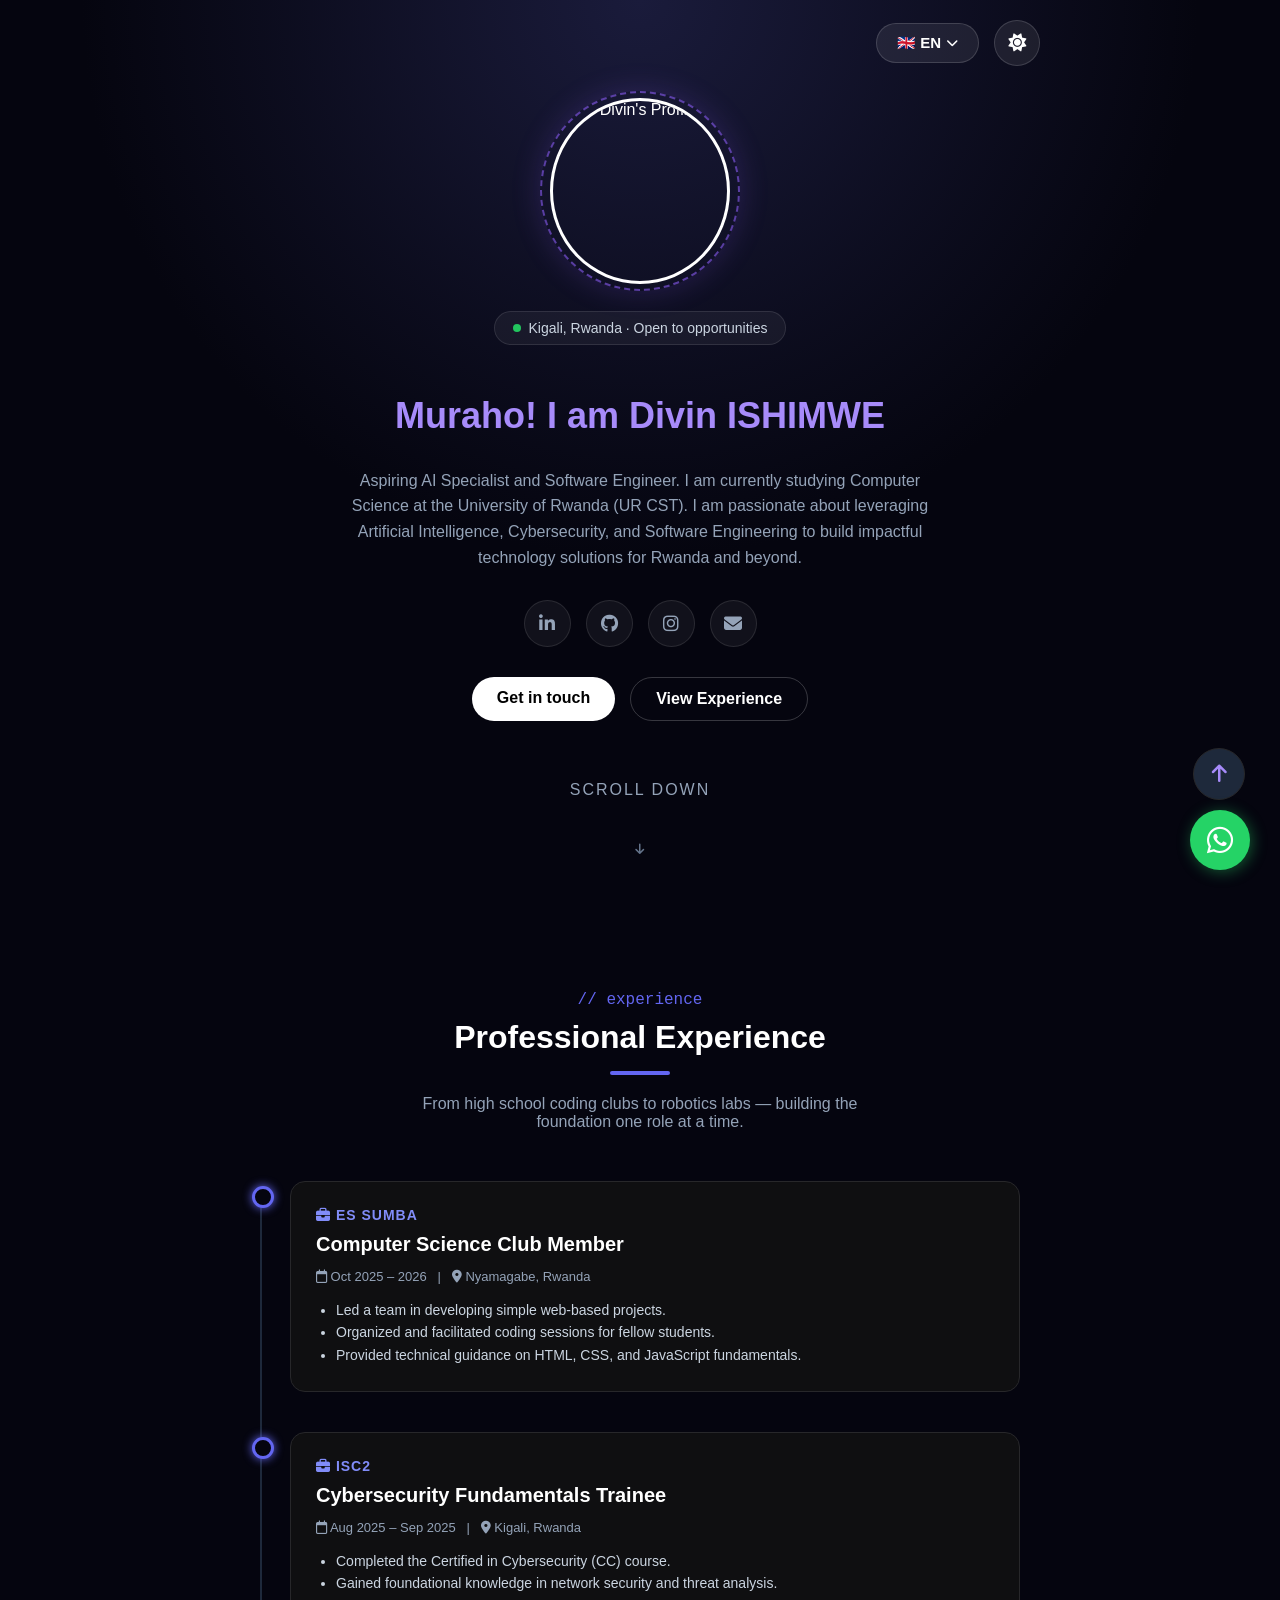
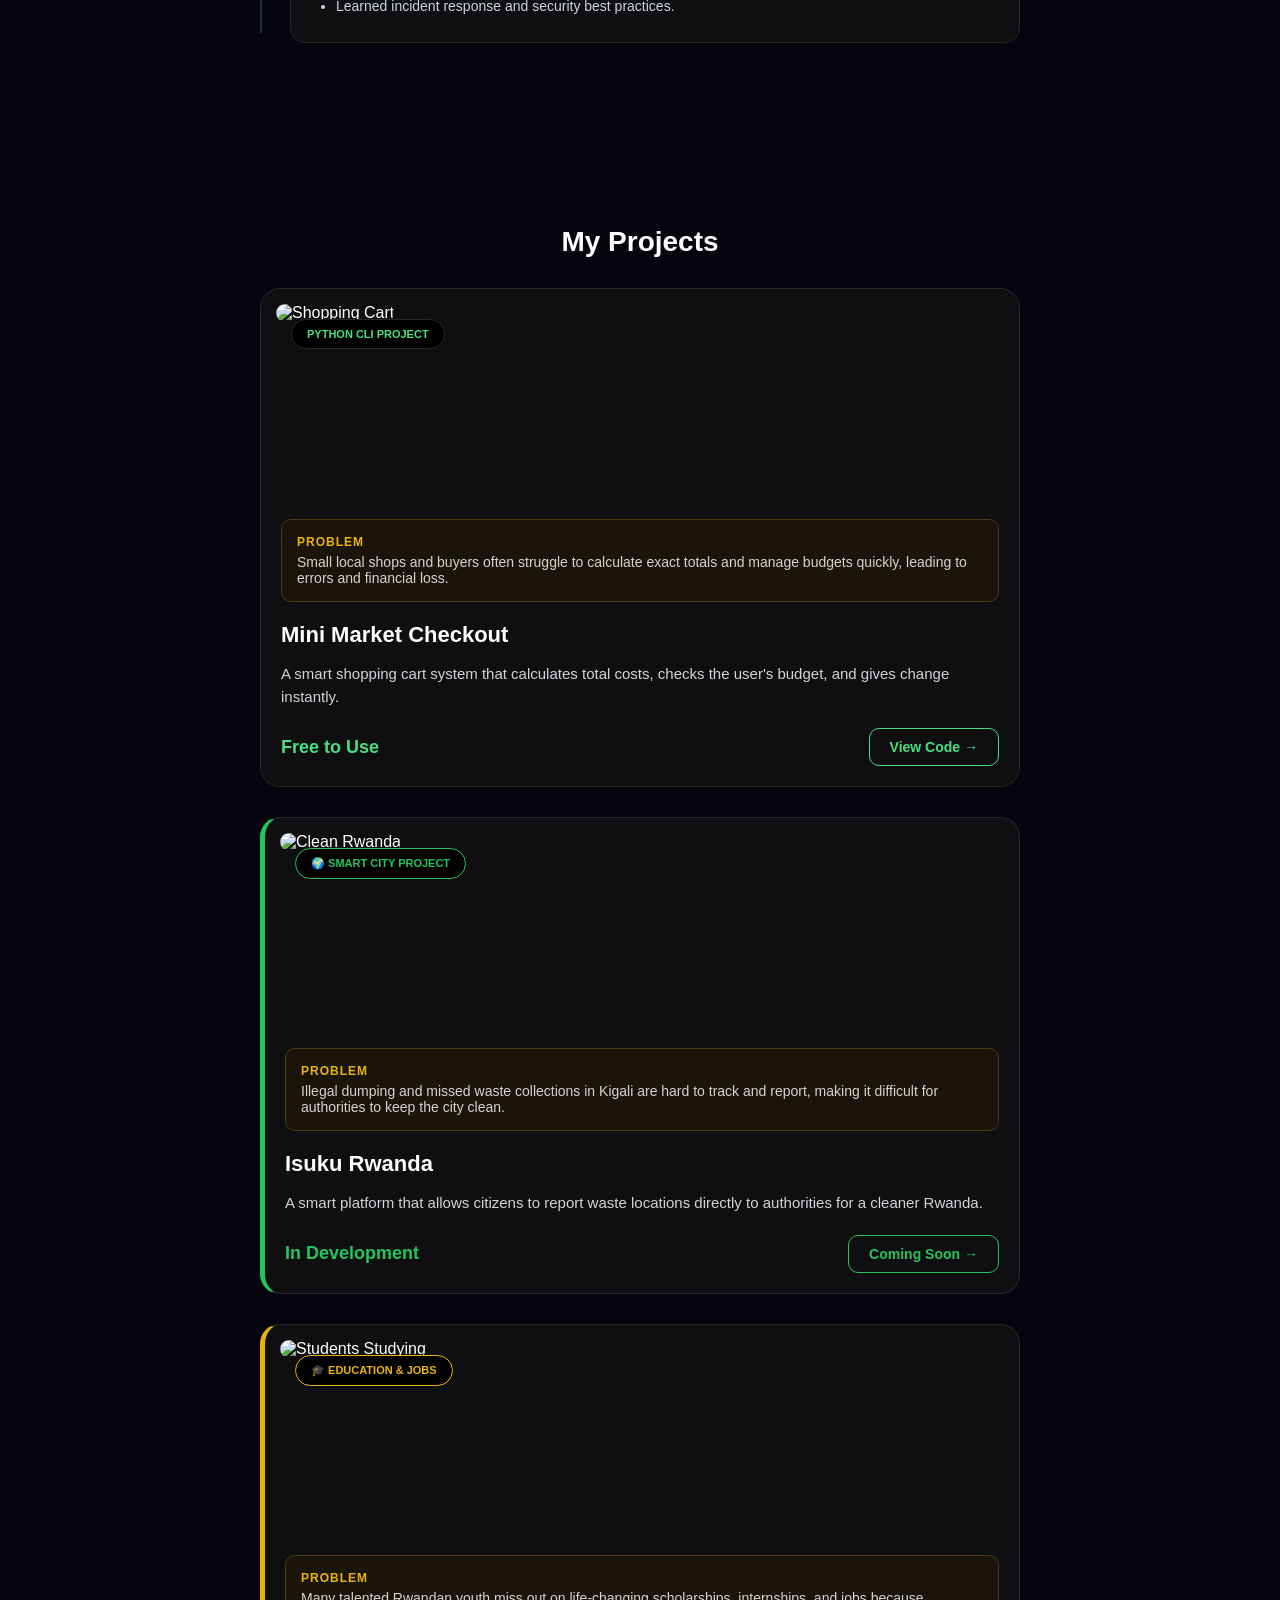
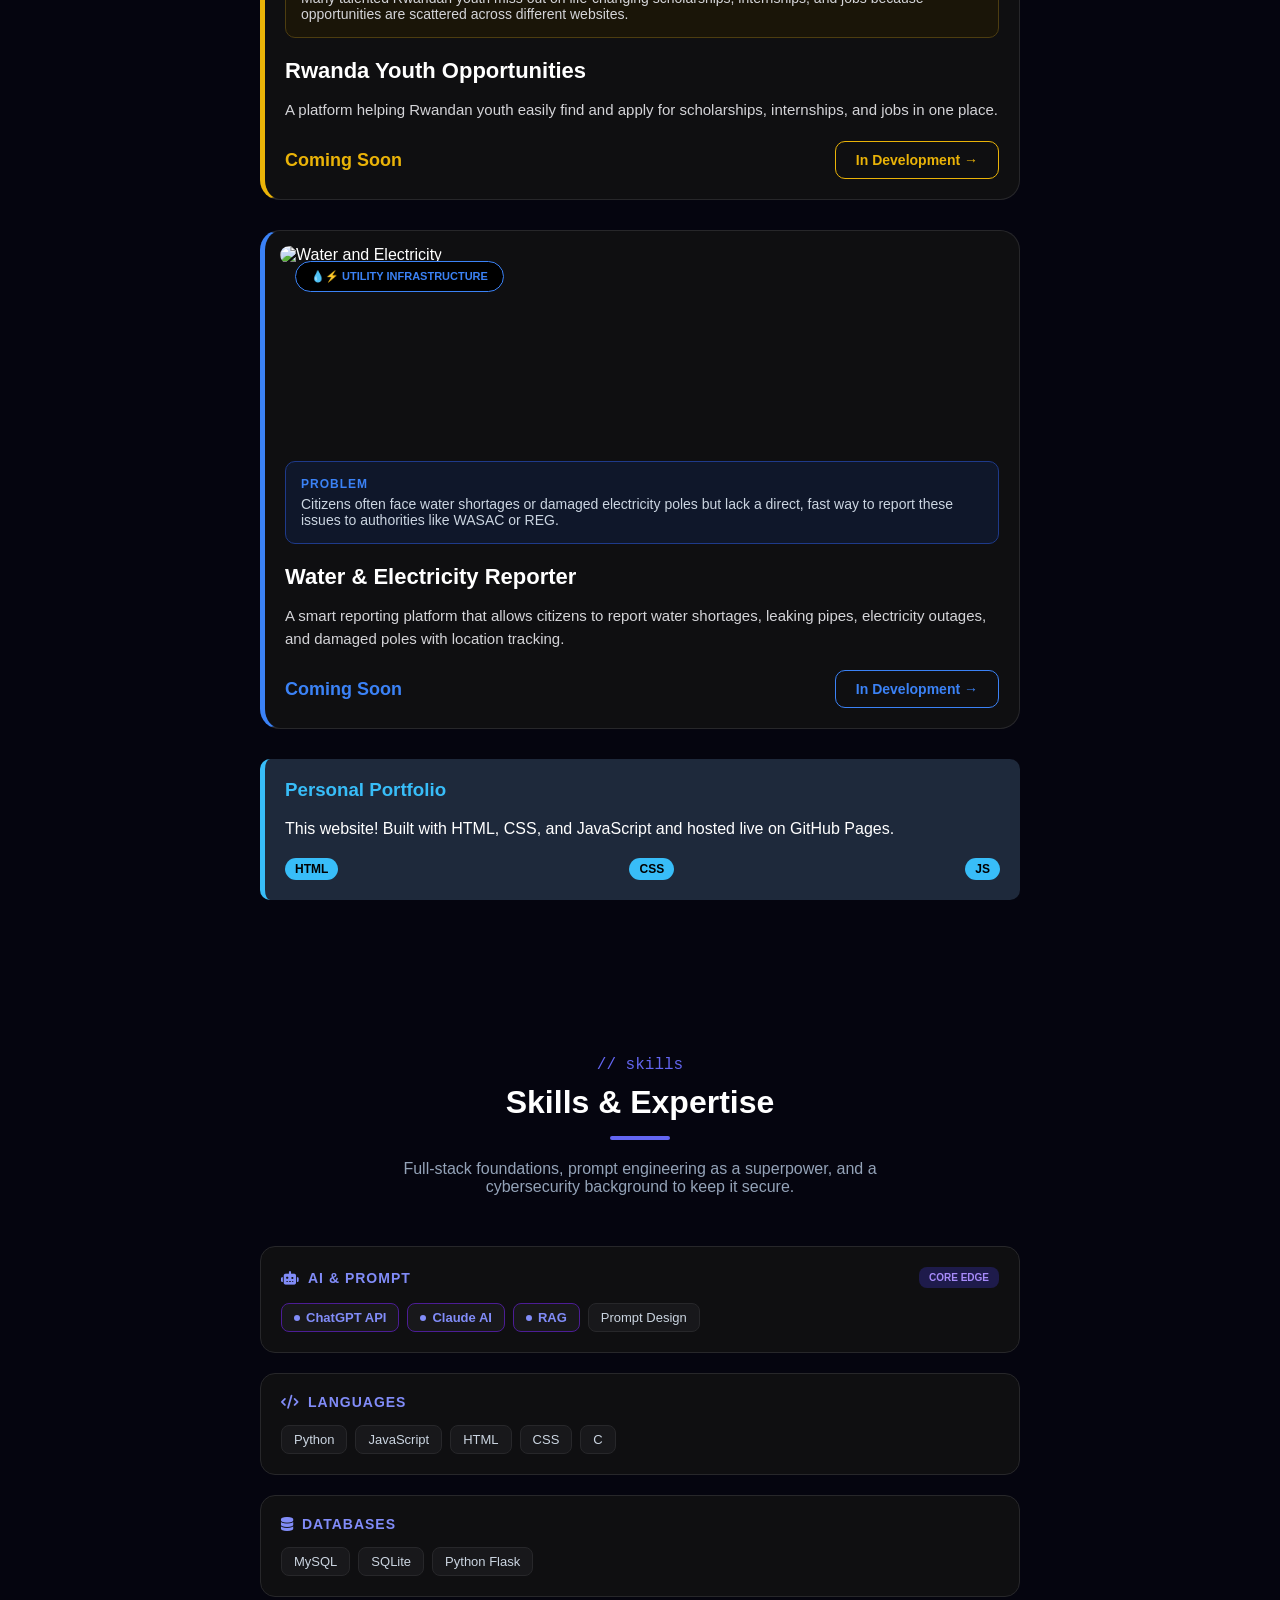
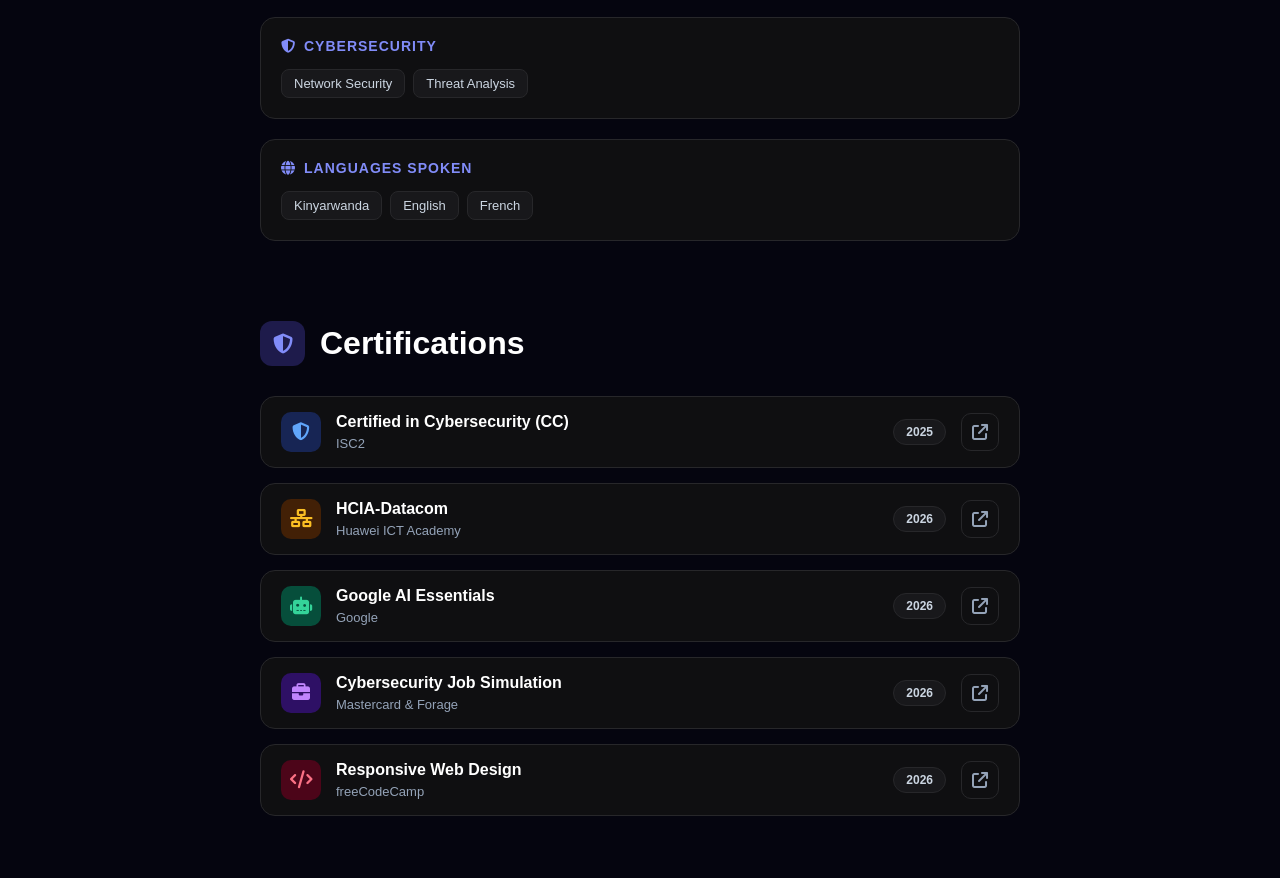
==== commit c16d639e: "Update index.html" ====
--- a/index.html
+++ b/index.html
@@ -2,10 +2,8 @@
 <html>
 <head>
     <title>Divin ISHIMWE | Portfolio</title>
-    <link rel="stylesheet" href="style.css?v=12">
+    <link rel="stylesheet" href="style.css?v=10">
     <link rel="stylesheet" href="https://cdnjs.cloudflare.com/ajax/libs/font-awesome/6.4.0/css/all.min.css">
-    <!-- AOS Library for smooth scroll reveal animations -->
-    <link href="https://unpkg.com/aos@2.3.1/dist/aos.css" rel="stylesheet">
 </head>
 <body>
 
@@ -14,41 +12,12 @@
         <div class="top-bar">
             <div class="top-controls">
                 <div class="dropdown">
-                    <button class="lang-btn" id="current-lang-btn" onclick="toggleDropdown()">
-                        <span id="selected-flag">🇬🇧</span> <span id="selected-lang-code">EN</span> 
-                        <i class="fas fa-chevron-down" style="font-size: 11px; margin-left: 6px;"></i>
+                    <button class="lang-btn" onclick="toggleDropdown()">
+                        🇬🇧 EN <i class="fas fa-chevron-down" style="font-size: 12px; margin-left: 5px;"></i>
                     </button>
                     <div class="dropdown-content" id="myDropdown">
-                        <a href="#" onclick="selectLanguage('🇬🇧', 'EN', 'English'); return false;" class="active">
-                            <span class="flag">🇬🇧</span> English
-                        </a>
-                        <a href="#" onclick="selectLanguage('🇷🇼', 'RW', 'Kinyarwanda'); return false;">
-                            <span class="flag">🇷🇼</span> Kinyarwanda
-                        </a>
-                        <a href="#" onclick="selectLanguage('🇫🇷', 'FR', 'Français'); return false;">
-                            <span class="flag">🇫🇷</span> Français
-                        </a>
-                        <a href="#" onclick="selectLanguage('🇪🇸', 'ES', 'Español'); return false;">
-                            <span class="flag">🇪🇸</span> Español
-                        </a>
-                        <a href="#" onclick="selectLanguage('🇩🇪', 'DE', 'Deutsch'); return false;">
-                            <span class="flag">🇩🇪</span> Deutsch
-                        </a>
-                        <a href="#" onclick="selectLanguage('🇵🇹', 'PT', 'Português'); return false;">
-                            <span class="flag">🇵🇹</span> Português
-                        </a>
-                        <a href="#" onclick="selectLanguage('🇰🇪', 'SW', 'Kiswahili'); return false;">
-                            <span class="flag">🇰🇪</span> Kiswahili
-                        </a>
-                        <a href="#" onclick="selectLanguage('🇸🇦', 'AR', 'العربية'); return false;">
-                            <span class="flag">🇸🇦</span> العربية
-                        </a>
-                        <a href="#" onclick="selectLanguage('🇨🇳', 'ZH', '中文'); return false;">
-                            <span class="flag">🇨🇳</span> 中文
-                        </a>
-                        <a href="#" onclick="selectLanguage('🇮🇳', 'HI', 'हिन्दी'); return false;">
-                            <span class="flag">🇮🇳</span> हिन्दी
-                        </a>
+                        <a href="#">🇬🇧 English</a>
+                        <a href="#">🇷🇼 Kinyarwanda</a>
                     </div>
                 </div>
                 <button class="theme-btn" id="theme-toggle" onclick="toggleTheme()">
@@ -57,31 +26,31 @@
             </div>
         </div>
 
-        <div class="profile-wrapper" data-aos="zoom-in" data-aos-duration="1000">
+        <div class="profile-wrapper">
             <img src="https://github.com/Divish-news/portal/raw/main/1792234860191.jpg" alt="Divin's Profile" class="hero-img">
         </div>
 
-        <div class="location-badge" data-aos="fade-down" data-aos-delay="200">
+        <div class="location-badge">
             <span class="dot"></span> Kigali, Rwanda · Open to opportunities
         </div>
 
-        <h1 data-aos="fade-up" data-aos-delay="400">Muraho! I am Divin ISHIMWE</h1>
+        <h1>Muraho! I am Divin ISHIMWE</h1>
         
-        <p data-aos="fade-up" data-aos-delay="600">Aspiring AI Specialist and Software Engineer. I am currently studying Computer Science at the University of Rwanda (UR CST). I am passionate about leveraging Artificial Intelligence, Cybersecurity, and Software Engineering to build impactful technology solutions for Rwanda and beyond.</p>
+        <p>Aspiring AI Specialist and Software Engineer. I am currently studying Computer Science at the University of Rwanda (UR CST). I am passionate about leveraging Artificial Intelligence, Cybersecurity, and Software Engineering to build impactful technology solutions for Rwanda and beyond.</p>
         
-        <div class="social-icons" data-aos="fade-up" data-aos-delay="800">
+        <div class="social-icons">
             <a href="https://www.linkedin.com/in/divin-ishimwe" target="_blank"><i class="fab fa-linkedin-in"></i></a>
             <a href="https://github.com/Divish-news" target="_blank"><i class="fab fa-github"></i></a>
             <a href="https://instagram.com" target="_blank"><i class="fab fa-instagram"></i></a>
             <a href="mailto:divish250@gmail.com"><i class="fas fa-envelope"></i></a>
         </div>
 
-        <div class="action-buttons" data-aos="fade-up" data-aos-delay="1000">
+        <div class="action-buttons">
             <a href="contact.html" class="btn-white">Get in touch</a>
             <a href="#experience" class="btn-outline">View Experience</a>
         </div>
 
-        <a href="#experience" class="scroll-down" data-aos="fade" data-aos-delay="1200">
+        <a href="#experience" class="scroll-down">
             <p>SCROLL DOWN</p>
             <i class="fas fa-arrow-down"></i>
         </a>
@@ -89,13 +58,13 @@
 
     <!-- EXPERIENCE SECTION -->
     <section class="experience-section" id="experience">
-        <p class="section-subtitle" data-aos="fade-up">// experience</p>
-        <h2 class="section-title" data-aos="fade-up" data-aos-delay="100">Professional Experience</h2>
-        <div class="title-underline" data-aos="zoom-in" data-aos-delay="200"></div>
-        <p class="section-desc" data-aos="fade-up" data-aos-delay="300">From high school coding clubs to robotics labs — building the foundation one role at a time.</p>
+        <p class="section-subtitle">// experience</p>
+        <h2 class="section-title">Professional Experience</h2>
+        <div class="title-underline"></div>
+        <p class="section-desc">From high school coding clubs to robotics labs — building the foundation one role at a time.</p>
 
         <div class="timeline">
-            <div class="timeline-item" data-aos="fade-up" data-aos-delay="200">
+            <div class="timeline-item">
                 <div class="timeline-dot"></div>
                 <div class="timeline-content">
                     <div class="timeline-header"><i class="fas fa-briefcase"></i> ES SUMBA</div>
@@ -108,7 +77,7 @@
                     </ul>
                 </div>
             </div>
-            <div class="timeline-item" data-aos="fade-up" data-aos-delay="400">
+            <div class="timeline-item">
                 <div class="timeline-dot"></div>
                 <div class="timeline-content">
                     <div class="timeline-header"><i class="fas fa-briefcase"></i> ISC2</div>
@@ -126,10 +95,10 @@
 
     <!-- PROJECTS SECTION -->
     <section class="projects" id="projects">
-        <h2 data-aos="fade-up">My Projects</h2>
+        <h2>My Projects</h2>
         
         <!-- 1. MINI MARKET -->
-        <div class="project-card daniel-style" data-aos="fade-up" data-aos-delay="100">
+        <div class="project-card daniel-style">
             <div class="card-image-container">
                 <img src="https://images.unsplash.com/photo-1556742049-0cfed4f6a45d?q=80&w=800&auto=format&fit=crop" alt="Shopping Cart" class="project-img">
                 <span class="badge">PYTHON CLI PROJECT</span>
@@ -148,7 +117,7 @@
         </div>
 
         <!-- 2. ISUKU RWANDA -->
-        <div class="project-card daniel-style" style="border-left: 5px solid #22c55e;" data-aos="fade-up" data-aos-delay="200">
+        <div class="project-card daniel-style" style="border-left: 5px solid #22c55e;">
             <div class="card-image-container">
                 <img src="https://images.unsplash.com/photo-1532996122724-e3c354a0b15b?q=80&w=800&auto=format&fit=crop" alt="Clean Rwanda" class="project-img">
                 <span class="badge" style="color: #22c55e; border-color: #22c55e;">🌍 SMART CITY PROJECT</span>
@@ -167,7 +136,7 @@
         </div>
 
         <!-- 3. RWANDA YOUTH OPPORTUNITIES -->
-        <div class="project-card daniel-style" style="border-left: 5px solid #eab308;" data-aos="fade-up" data-aos-delay="300">
+        <div class="project-card daniel-style" style="border-left: 5px solid #eab308;">
             <div class="card-image-container">
                 <img src="https://images.unsplash.com/photo-1523240795612-9a054b0db644?q=80&w=800&auto=format&fit=crop" alt="Students Studying" class="project-img">
                 <span class="badge" style="color: #eab308; border-color: #eab308;">🎓 EDUCATION & JOBS</span>
@@ -186,7 +155,7 @@
         </div>
 
         <!-- 4. WATER & ELECTRICITY REPORTER -->
-        <div class="project-card daniel-style" style="border-left: 5px solid #3b82f6;" data-aos="fade-up" data-aos-delay="400">
+        <div class="project-card daniel-style" style="border-left: 5px solid #3b82f6;">
             <div class="card-image-container">
                 <img src="https://images.unsplash.com/photo-1544724569-5f546fd6f2b5?q=80&w=800&auto=format&fit=crop" alt="Water and Electricity" class="project-img">
                 <span class="badge" style="color: #3b82f6; border-color: #3b82f6;">💧⚡ UTILITY INFRASTRUCTURE</span>
@@ -205,7 +174,7 @@
         </div>
 
         <!-- 5. PERSONAL PORTFOLIO -->
-        <div class="project-card" data-aos="fade-up" data-aos-delay="500">
+        <div class="project-card">
             <h3>Personal Portfolio</h3>
             <p>This website! Built with HTML, CSS, and JavaScript and hosted live on GitHub Pages.</p>
             <div class="card-footer">
@@ -218,13 +187,13 @@
 
     <!-- SKILLS SECTION -->
     <section class="skills-section">
-        <p class="section-subtitle" data-aos="fade-up">// skills</p>
-        <h2 class="section-title" data-aos="fade-up" data-aos-delay="100">Skills & Expertise</h2>
-        <div class="title-underline" data-aos="zoom-in" data-aos-delay="200"></div>
-        <p class="section-desc" data-aos="fade-up" data-aos-delay="300">Full-stack foundations, prompt engineering as a superpower, and a cybersecurity background to keep it secure.</p>
+        <p class="section-subtitle">// skills</p>
+        <h2 class="section-title">Skills & Expertise</h2>
+        <div class="title-underline"></div>
+        <p class="section-desc">Full-stack foundations, prompt engineering as a superpower, and a cybersecurity background to keep it secure.</p>
 
         <div class="skills-grid">
-            <div class="skill-card" data-aos="fade-up" data-aos-delay="100">
+            <div class="skill-card">
                 <div class="skill-header">
                     <div class="skill-title"><i class="fas fa-robot"></i> AI & PROMPT</div>
                     <span class="skill-badge">CORE EDGE</span>
@@ -236,7 +205,7 @@
                     <span class="tag">Prompt Design</span>
                 </div>
             </div>
-            <div class="skill-card" data-aos="fade-up" data-aos-delay="200">
+            <div class="skill-card">
                 <div class="skill-header">
                     <div class="skill-title"><i class="fas fa-code"></i> LANGUAGES</div>
                 </div>
@@ -248,7 +217,7 @@
                     <span class="tag">C</span>
                 </div>
             </div>
-            <div class="skill-card" data-aos="fade-up" data-aos-delay="300">
+            <div class="skill-card">
                 <div class="skill-header">
                     <div class="skill-title"><i class="fas fa-database"></i> DATABASES</div>
                 </div>
@@ -258,7 +227,7 @@
                     <span class="tag">Python Flask</span>
                 </div>
             </div>
-            <div class="skill-card" data-aos="fade-up" data-aos-delay="400">
+            <div class="skill-card">
                 <div class="skill-header">
                     <div class="skill-title"><i class="fas fa-shield-alt"></i> CYBERSECURITY</div>
                 </div>
@@ -267,7 +236,7 @@
                     <span class="tag">Threat Analysis</span>
                 </div>
             </div>
-            <div class="skill-card" data-aos="fade-up" data-aos-delay="500">
+            <div class="skill-card">
                 <div class="skill-header">
                     <div class="skill-title"><i class="fas fa-globe"></i> LANGUAGES SPOKEN</div>
                 </div>
@@ -282,13 +251,13 @@
 
     <!-- CERTIFICATIONS SECTION -->
     <section class="certs-section">
-        <div class="section-header" data-aos="fade-up">
+        <div class="section-header">
             <div class="section-icon"><i class="fas fa-shield-alt"></i></div>
             <h2 class="section-title" style="text-align: left; margin: 0;">Certifications</h2>
         </div>
 
         <div class="certs-grid">
-            <div class="cert-card" data-aos="fade-up" data-aos-delay="100">
+            <div class="cert-card">
                 <div class="cert-icon blue"><i class="fas fa-shield-halved"></i></div>
                 <div class="cert-info">
                     <h3>Certified in Cybersecurity (CC)</h3>
@@ -297,7 +266,7 @@
                 <div class="cert-year">2025</div>
                 <a href="#" class="cert-link"><i class="fas fa-arrow-up-right-from-square"></i></a>
             </div>
-            <div class="cert-card" data-aos="fade-up" data-aos-delay="200">
+            <div class="cert-card">
                 <div class="cert-icon yellow"><i class="fas fa-network-wired"></i></div>
                 <div class="cert-info">
                     <h3>HCIA-Datacom</h3>
@@ -306,7 +275,7 @@
                 <div class="cert-year">2026</div>
                 <a href="#" class="cert-link"><i class="fas fa-arrow-up-right-from-square"></i></a>
             </div>
-            <div class="cert-card" data-aos="fade-up" data-aos-delay="300">
+            <div class="cert-card">
                 <div class="cert-icon green"><i class="fas fa-robot"></i></div>
                 <div class="cert-info">
                     <h3>Google AI Essentials</h3>
@@ -315,7 +284,7 @@
                 <div class="cert-year">2026</div>
                 <a href="#" class="cert-link"><i class="fas fa-arrow-up-right-from-square"></i></a>
             </div>
-            <div class="cert-card" data-aos="fade-up" data-aos-delay="400">
+            <div class="cert-card">
                 <div class="cert-icon purple"><i class="fas fa-briefcase"></i></div>
                 <div class="cert-info">
                     <h3>Cybersecurity Job Simulation</h3>
@@ -324,7 +293,7 @@
                 <div class="cert-year">2026</div>
                 <a href="#" class="cert-link"><i class="fas fa-arrow-up-right-from-square"></i></a>
             </div>
-            <div class="cert-card" data-aos="fade-up" data-aos-delay="500">
+            <div class="cert-card">
                 <div class="cert-icon red"><i class="fas fa-code"></i></div>
                 <div class="cert-info">
                     <h3>Responsive Web Design</h3>
@@ -344,4 +313,8 @@
         <i class="fas fa-arrow-up"></i>
     </a>
 
-    <!-- AOS JS Library Initializati
+    <!-- JAVASCRIPT LINK -->
+    <script src="script.js"></script>
+
+</body>
+                        </html>
--- a/style.css
+++ b/style.css
@@ -8,7 +8,6 @@
     margin: 0;
     padding: 0;
     scroll-behavior: smooth;
-    overflow-x: hidden;
 }
 
 .hero {
@@ -36,45 +35,22 @@
 .dropdown-content a:hover { background-color: #334155; border-radius: 10px; }
 .show { display: block; }
 
-.profile-wrapper { 
-    width: 180px; 
-    height: 180px; 
-    border-radius: 50%; 
-    padding: 8px; 
-    border: 2px dashed rgba(139, 92, 246, 0.6); 
-    display: flex; 
-    justify-content: center; 
-    align-items: center; 
-    margin-bottom: 20px; 
-    box-shadow: 0 0 30px rgba(139, 92, 246, 0.2); 
-    animation: spin 10s linear infinite;
-}
-
-@keyframes spin {
-    0% { transform: rotate(0deg); }
-    100% { transform: rotate(360deg); }
-}
-
-.hero-img { width: 100%; height: 100%; border-radius: 50%; object-fit: cover; border: 3px solid #fff; transition: transform 0.5s ease; }
-.hero-img:hover { transform: scale(1.03); }
-.location-badge { background-color: rgba(255, 255, 255, 0.05); border: 1px solid rgba(255, 255, 255, 0.1); padding: 8px 18px; border-radius: 20px; font-size: 14px; color: #cbd5e1; display: flex; align-items: center; gap: 8px; margin-bottom: 20px; transition: transform 0.3s ease; }
-.location-badge:hover { transform: translateY(-3px); background-color: rgba(255, 255, 255, 0.08); }
+.profile-wrapper { width: 180px; height: 180px; border-radius: 50%; padding: 8px; border: 2px dashed rgba(139, 92, 246, 0.6); display: flex; justify-content: center; align-items: center; margin-bottom: 20px; box-shadow: 0 0 30px rgba(139, 92, 246, 0.2); }
+.hero-img { width: 100%; height: 100%; border-radius: 50%; object-fit: cover; border: 3px solid #fff; }
+.location-badge { background-color: rgba(255, 255, 255, 0.05); border: 1px solid rgba(255, 255, 255, 0.1); padding: 8px 18px; border-radius: 20px; font-size: 14px; color: #cbd5e1; display: flex; align-items: center; gap: 8px; margin-bottom: 20px; }
 .dot { width: 8px; height: 8px; background-color: #22c55e; border-radius: 50%; }
 .hero h1 { font-size: 36px; color: #a78bfa; margin-bottom: 15px; font-weight: bold; }
 .hero p { font-size: 16px; color: #94a3b8; max-width: 600px; line-height: 1.6; margin-bottom: 30px; }
 
 .social-icons { display: flex; gap: 15px; margin-bottom: 30px; }
 .social-icons a { color: #94a3b8; background-color: rgba(255, 255, 255, 0.05); border: 1px solid rgba(255, 255, 255, 0.1); width: 45px; height: 45px; display: flex; justify-content: center; align-items: center; border-radius: 50%; font-size: 18px; text-decoration: none; transition: 0.3s ease; }
-.social-icons a:hover { color: #a78bfa; border-color: #a78bfa; transform: translateY(-5px) scale(1.1); }
+.social-icons a:hover { color: #a78bfa; border-color: #a78bfa; transform: translateY(-5px); }
 
 .action-buttons { display: flex; gap: 15px; flex-wrap: wrap; justify-content: center; }
-.btn-white, .btn-outline { padding: 12px 25px; border-radius: 25px; font-size: 16px; font-weight: bold; text-decoration: none; transition: all 0.3s ease; }
+.btn-white, .btn-outline { padding: 12px 25px; border-radius: 25px; font-size: 16px; font-weight: bold; text-decoration: none; transition: 0.3s ease; }
 .btn-white { background-color: white; color: black; }
-.btn-white:hover { transform: translateY(-3px); box-shadow: 0 10px 20px rgba(255, 255, 255, 0.2); }
 .btn-outline { background-color: transparent; color: white; border: 1px solid rgba(255, 255, 255, 0.2); }
-.btn-outline:hover { background-color: rgba(255, 255, 255, 0.1); transform: translateY(-3px); }
 .scroll-down { margin-top: 40px; color: #64748b; text-decoration: none; display: flex; flex-direction: column; align-items: center; gap: 10px; font-size: 12px; letter-spacing: 2px; transition: 0.3s; }
-.scroll-down:hover { color: #a78bfa; }
 
 /* =========================================
    EXPERIENCE & PROJECTS & SKILLS & CERTS
@@ -96,42 +72,35 @@
 .timeline::before { content: ''; position: absolute; left: 0; top: 10px; bottom: 10px; width: 2px; background-color: #1e293b; }
 .timeline-item { position: relative; margin-bottom: 40px; }
 .timeline-dot { position: absolute; left: -38px; top: 5px; width: 16px; height: 16px; background-color: #05050f; border: 3px solid #6366f1; border-radius: 50%; box-shadow: 0 0 10px #6366f1; }
-.timeline-content { background-color: #0f0f11; border: 1px solid #27272a; border-radius: 15px; padding: 25px; transition: transform 0.3s ease, border-color 0.3s ease; }
-.timeline-content:hover { transform: translateY(-5px); border-color: #6366f1; }
+.timeline-content { background-color: #0f0f11; border: 1px solid #27272a; border-radius: 15px; padding: 25px; }
 .timeline-header { color: #818cf8; font-size: 14px; font-weight: bold; letter-spacing: 1px; margin-bottom: 10px; text-transform: uppercase; }
 .timeline-content h3 { margin: 0 0 10px 0; font-size: 20px; }
 .date-loc { color: #94a3b8; font-size: 13px; margin-bottom: 15px; }
 .timeline-list { color: #cbd5e1; font-size: 14px; line-height: 1.6; padding-left: 20px; margin: 0; }
 
 .projects h2 { font-size: 28px; color: white; margin-bottom: 30px; }
-.project-card { background-color: #1e293b; padding: 20px; border-radius: 10px; margin-bottom: 20px; text-align: left; border-left: 5px solid #38bdf8; box-sizing: border-box; transition: transform 0.3s ease; }
-.project-card:hover { transform: translateY(-5px); }
+.project-card { background-color: #1e293b; padding: 20px; border-radius: 10px; margin-bottom: 20px; text-align: left; border-left: 5px solid #38bdf8; box-sizing: border-box; }
 .project-card h3 { margin-top: 0; color: #38bdf8; }
-.daniel-style { background-color: #0f0f11; border-radius: 20px; padding: 15px; border: 1px solid #27272a; margin-bottom: 30px; transition: all 0.3s ease; }
-.daniel-style:hover { transform: translateY(-6px); border-color: rgba(139, 92, 246, 0.4); box-shadow: 0 10px 30px rgba(0, 0, 0, 0.5); }
-.card-image-container { position: relative; width: 100%; height: 200px; overflow: hidden; border-radius: 15px; }
-.project-img { width: 100%; height: 100%; object-fit: cover; border-radius: 15px; transition: transform 0.5s ease; }
-.project-card:hover .project-img { transform: scale(1.05); }
-.badge { position: absolute; top: 15px; left: 15px; background-color: #000000; color: #4ade80; padding: 8px 15px; border-radius: 20px; font-size: 11px; font-weight: bold; border: 1px solid #27272a; z-index: 2; }
+.daniel-style { background-color: #0f0f11; border-radius: 20px; padding: 15px; border: 1px solid #27272a; margin-bottom: 30px; }
+.card-image-container { position: relative; width: 100%; height: 200px; }
+.project-img { width: 100%; height: 100%; object-fit: cover; border-radius: 15px; }
+.badge { position: absolute; top: 15px; left: 15px; background-color: #000000; color: #4ade80; padding: 8px 15px; border-radius: 20px; font-size: 11px; font-weight: bold; border: 1px solid #27272a; }
 .card-content { padding: 15px 5px 5px 5px; }
 .card-content h3 { color: white; font-size: 22px; margin: 0 0 10px 0; }
 .description { color: #d4d4d8; font-size: 15px; line-height: 1.5; margin-bottom: 20px; }
 .card-footer { display: flex; justify-content: space-between; align-items: center; margin-top: 20px; }
 .price { color: #4ade80; font-weight: bold; font-size: 18px; }
-.details-btn { background-color: transparent; color: #4ade80; text-decoration: none; padding: 10px 20px; border: 1px solid #4ade80; border-radius: 10px; font-weight: bold; font-size: 14px; transition: all 0.3s ease; }
-.details-btn:hover { background-color: #4ade80; color: black; }
+.details-btn { background-color: transparent; color: #4ade80; text-decoration: none; padding: 10px 20px; border: 1px solid #4ade80; border-radius: 10px; font-weight: bold; font-size: 14px; }
 .problem-box { background-color: #1a1508; border: 1px solid #4d3d10; color: #d4d4d8; padding: 15px; border-radius: 10px; font-size: 14px; margin-bottom: 20px; }
 .problem-box strong { color: #eab308; font-size: 12px; letter-spacing: 1px; display: block; margin-bottom: 5px; }
 
 .skills-grid { display: flex; flex-direction: column; gap: 20px; text-align: left; width: 100%; }
-.skill-card { background-color: #0f0f11; border: 1px solid #27272a; border-radius: 15px; padding: 20px; box-sizing: border-box; width: 100%; transition: transform 0.3s ease, border-color 0.3s ease; }
-.skill-card:hover { transform: translateY(-4px); border-color: #818cf8; }
+.skill-card { background-color: #0f0f11; border: 1px solid #27272a; border-radius: 15px; padding: 20px; box-sizing: border-box; width: 100%; }
 .skill-header { display: flex; justify-content: space-between; align-items: center; margin-bottom: 15px; flex-wrap: wrap; gap: 10px; }
 .skill-title { color: #818cf8; font-size: 14px; font-weight: bold; letter-spacing: 1px; display: flex; align-items: center; gap: 8px; }
 .skill-badge { background-color: #1e1b4b; color: #a78bfa; padding: 5px 10px; border-radius: 8px; font-size: 10px; font-weight: bold; }
 .skill-tags { display: flex; flex-wrap: wrap; gap: 8px; }
-.tag { background-color: #18181b; border: 1px solid #27272a; color: #cbd5e1; padding: 6px 12px; border-radius: 8px; font-size: 13px; transition: 0.2s; }
-.tag:hover { border-color: #818cf8; color: white; transform: translateY(-2px); }
+.tag { background-color: #18181b; border: 1px solid #27272a; color: #cbd5e1; padding: 6px 12px; border-radius: 8px; font-size: 13px; }
 .tag.highlight { color: #818cf8; border-color: #4c1d95; display: flex; align-items: center; gap: 6px; font-weight: bold; }
 .tag-dot { width: 6px; height: 6px; background-color: #818cf8; border-radius: 50%; }
 
@@ -140,8 +109,7 @@
 .section-header { display: flex; align-items: center; gap: 15px; margin-bottom: 30px; }
 .section-icon { background-color: #1e1b4b; color: #818cf8; width: 45px; height: 45px; display: flex; justify-content: center; align-items: center; border-radius: 12px; font-size: 20px; }
 .certs-grid { display: flex; flex-direction: column; gap: 15px; }
-.cert-card { background-color: #0f0f11; border: 1px solid #27272a; border-radius: 15px; padding: 15px 20px; display: flex; align-items: center; gap: 15px; transition: transform 0.3s ease, border-color 0.3s ease; }
-.cert-card:hover { transform: translateY(-4px); border-color: #818cf8; }
+.cert-card { background-color: #0f0f11; border: 1px solid #27272a; border-radius: 15px; padding: 15px 20px; display: flex; align-items: center; gap: 15px; }
 .cert-icon { width: 40px; height: 40px; display: flex; justify-content: center; align-items: center; border-radius: 10px; font-size: 18px; }
 .cert-icon.blue { background-color: #172554; color: #60a5fa; }
 .cert-icon.yellow { background-color: #422006; color: #fbbf24; }
@@ -158,10 +126,32 @@
 /* =========================================
    FLOATING BUTTONS & LIGHT MODE
    ========================================= */
-.whatsapp-float { position: fixed; width: 60px; height: 60px; bottom: 30px; right: 30px; background-color: #25d366; color: #FFF; border-radius: 50px; text-align: center; font-size: 30px; box-shadow: 2px 2px 15px rgba(37, 211, 102, 0.4); z-index: 100; display: flex; justify-content: center; align-items: center; text-decoration: none; animation: pulse 2s infinite; transition: transform 0.3s ease; }
-.whatsapp-float:hover { transform: scale(1.1); }
-@keyframes pulse { 0% { box-shadow: 0 0 0 0 rgba(37, 211, 102, 0.5); } 70% { box-shadow: 0 0 0 15px rgba(37, 211, 102, 0); } 100% { box-shadow: 0 0 0 0 rgba(37, 211, 102, 0); } }
+.whatsapp-float { position: fixed; width: 60px; height: 60px; bottom: 30px; right: 30px; background-color: #25d366; color: #FFF; border-radius: 50px; text-align: center; font-size: 30px; box-shadow: 2px 2px 15px rgba(37, 211, 102, 0.4); z-index: 100; display: flex; justify-content: center; align-items: center; text-decoration: none; animation: pulse 2s infinite; }
 
-.back-to-top { position: fixed; width: 45px; height: 45px; bottom: 30px; left: 30px; background-color: #1e293b; color: white; border-radius: 50%; display: flex; justify-content: center; align-items: center; text-decoration: none; border: 1px solid rgba(255, 255, 255, 0.1); z-index: 99; transition: all 0.3s ease; }
-.back-to-top:hover { background-color: #818cf8; color: black; transform: translateY(-3px); }
-                          
+@keyframes pulse { 
+    0% { box-shadow: 0 0 0 0 rgba(37, 211, 102, 0.7); } 
+    70% { box-shadow: 0 0 0 15px rgba(37, 211, 102, 0); } 
+    100% { box-shadow: 0 0 0 0 rgba(37, 211, 102, 0); } 
+}
+
+.back-to-top { position: fixed; width: 50px; height: 50px; bottom: 100px; right: 35px; background-color: #1e293b; color: #a78bfa; border-radius: 50%; text-align: center; font-size: 20px; z-index: 99; display: flex; justify-content: center; align-items: center; text-decoration: none; border: 1px solid #27272a; }
+
+/* Light Mode Fixes */
+body.light-mode { background-color: #f8fafc; color: #0f172a; }
+body.light-mode .hero { background: radial-gradient(circle at top, #e2e8f0 0%, #f8fafc 50%); }
+body.light-mode .location-badge, body.light-mode .lang-btn, body.light-mode .theme-btn, body.light-mode .social-icons a { background-color: #e2e8f0; border-color: #cbd5e1; color: #0f172a; }
+body.light-mode .theme-btn i { color: #0f172a; }
+body.light-mode .dropdown-content { background-color: white; border-color: #cbd5e1; }
+body.light-mode .dropdown-content a { color: #0f172a; }
+body.light-mode .dropdown-content a:hover { background-color: #f1f5f9; }
+
+body.light-mode .timeline-content, body.light-mode .project-card, body.light-mode .skill-card, body.light-mode .cert-card { background-color: white; border-color: #cbd5e1; }
+body.light-mode .timeline-content h3, body.light-mode .card-content h3, body.light-mode .projects h2, body.light-mode .section-title, body.light-mode .description, body.light-mode .timeline-list, body.light-mode .section-desc, body.light-mode .cert-info h3 { color: #0f172a; }
+body.light-mode .problem-box { background-color: #fffbeb; border-color: #fde68a; color: #78350f; }
+body.light-mode .tag { background-color: #f1f5f9; border-color: #cbd5e1; color: #0f172a; }
+body.light-mode .cert-year { background-color: #f1f5f9; border-color: #cbd5e1; color: #0f172a; }
+body.light-mode .cert-link { border-color: #cbd5e1; }
+
+/* FIXING THE INVISIBLE BUTTON IN LIGHT MODE */
+body.light-mode .btn-outline { color: #0f172a; border-color: #0f172a; }
+body.light-mode .scroll-down { color: #0f172a; }
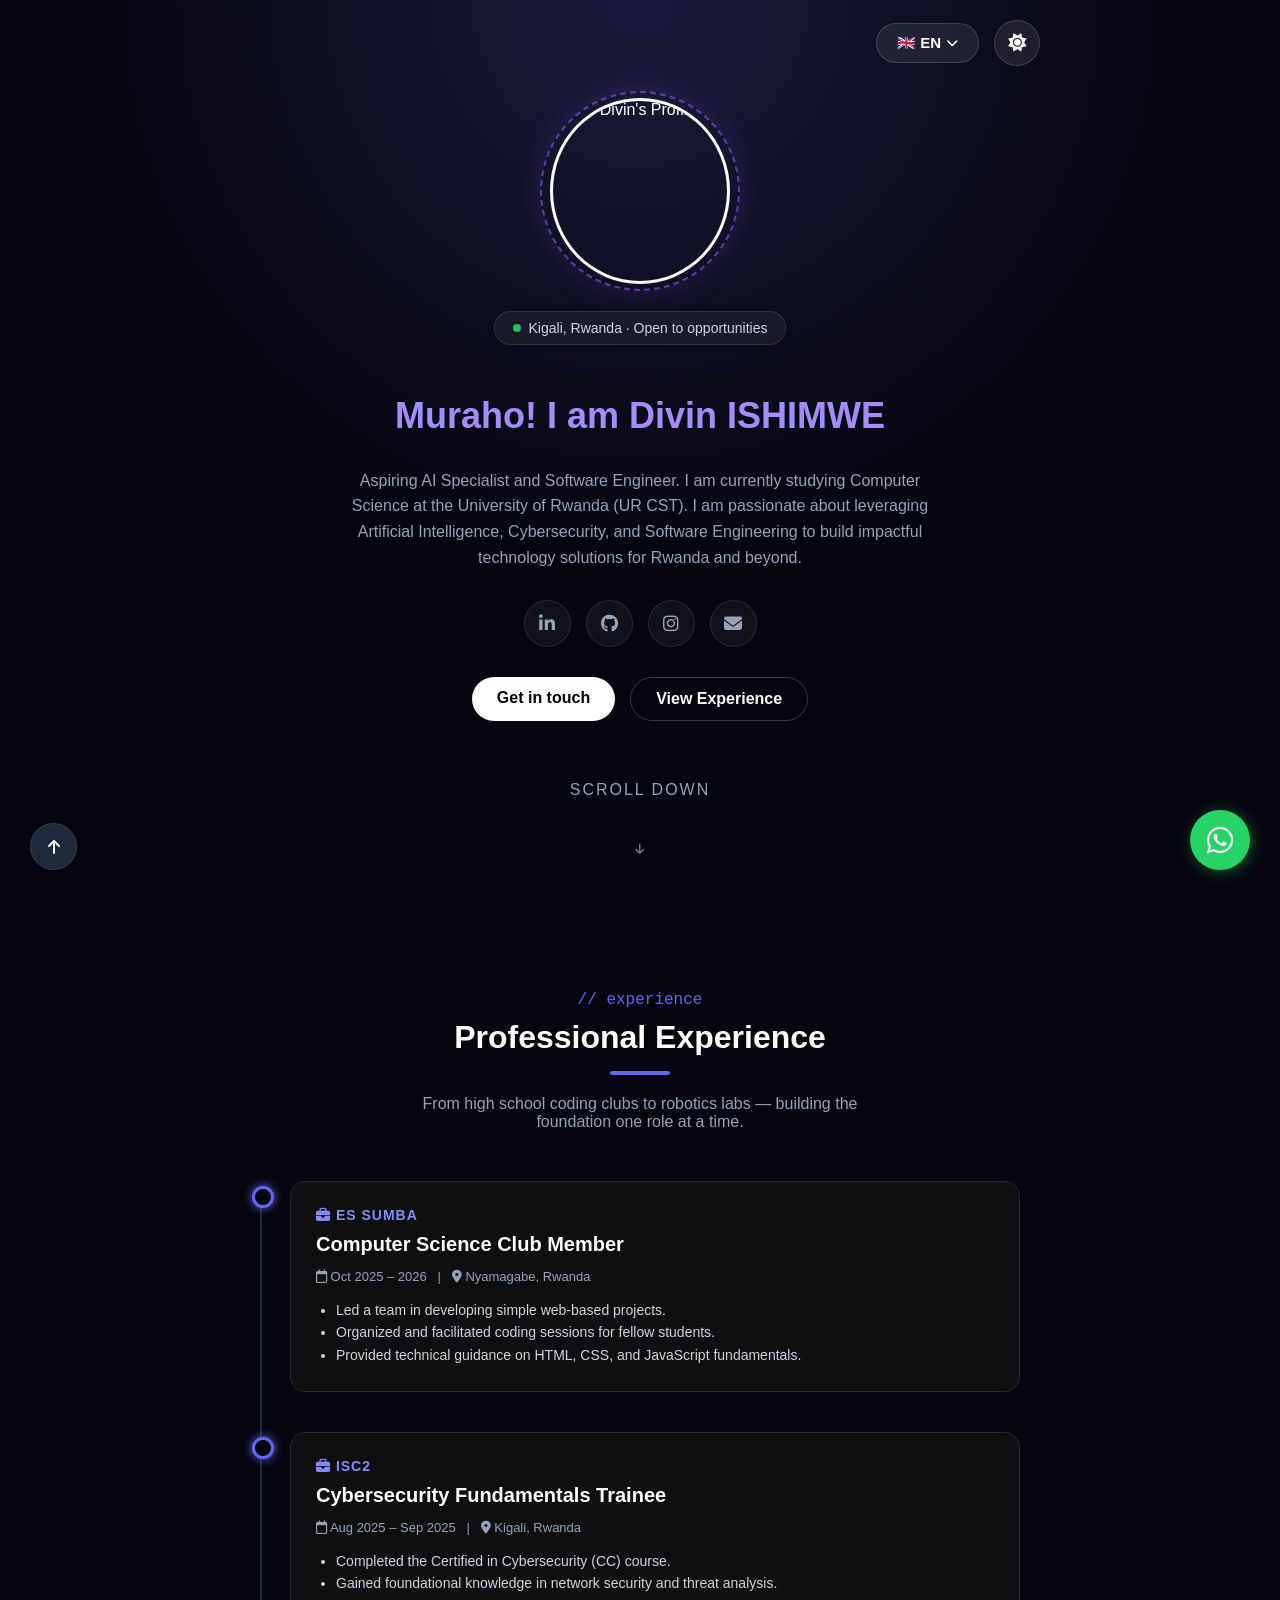
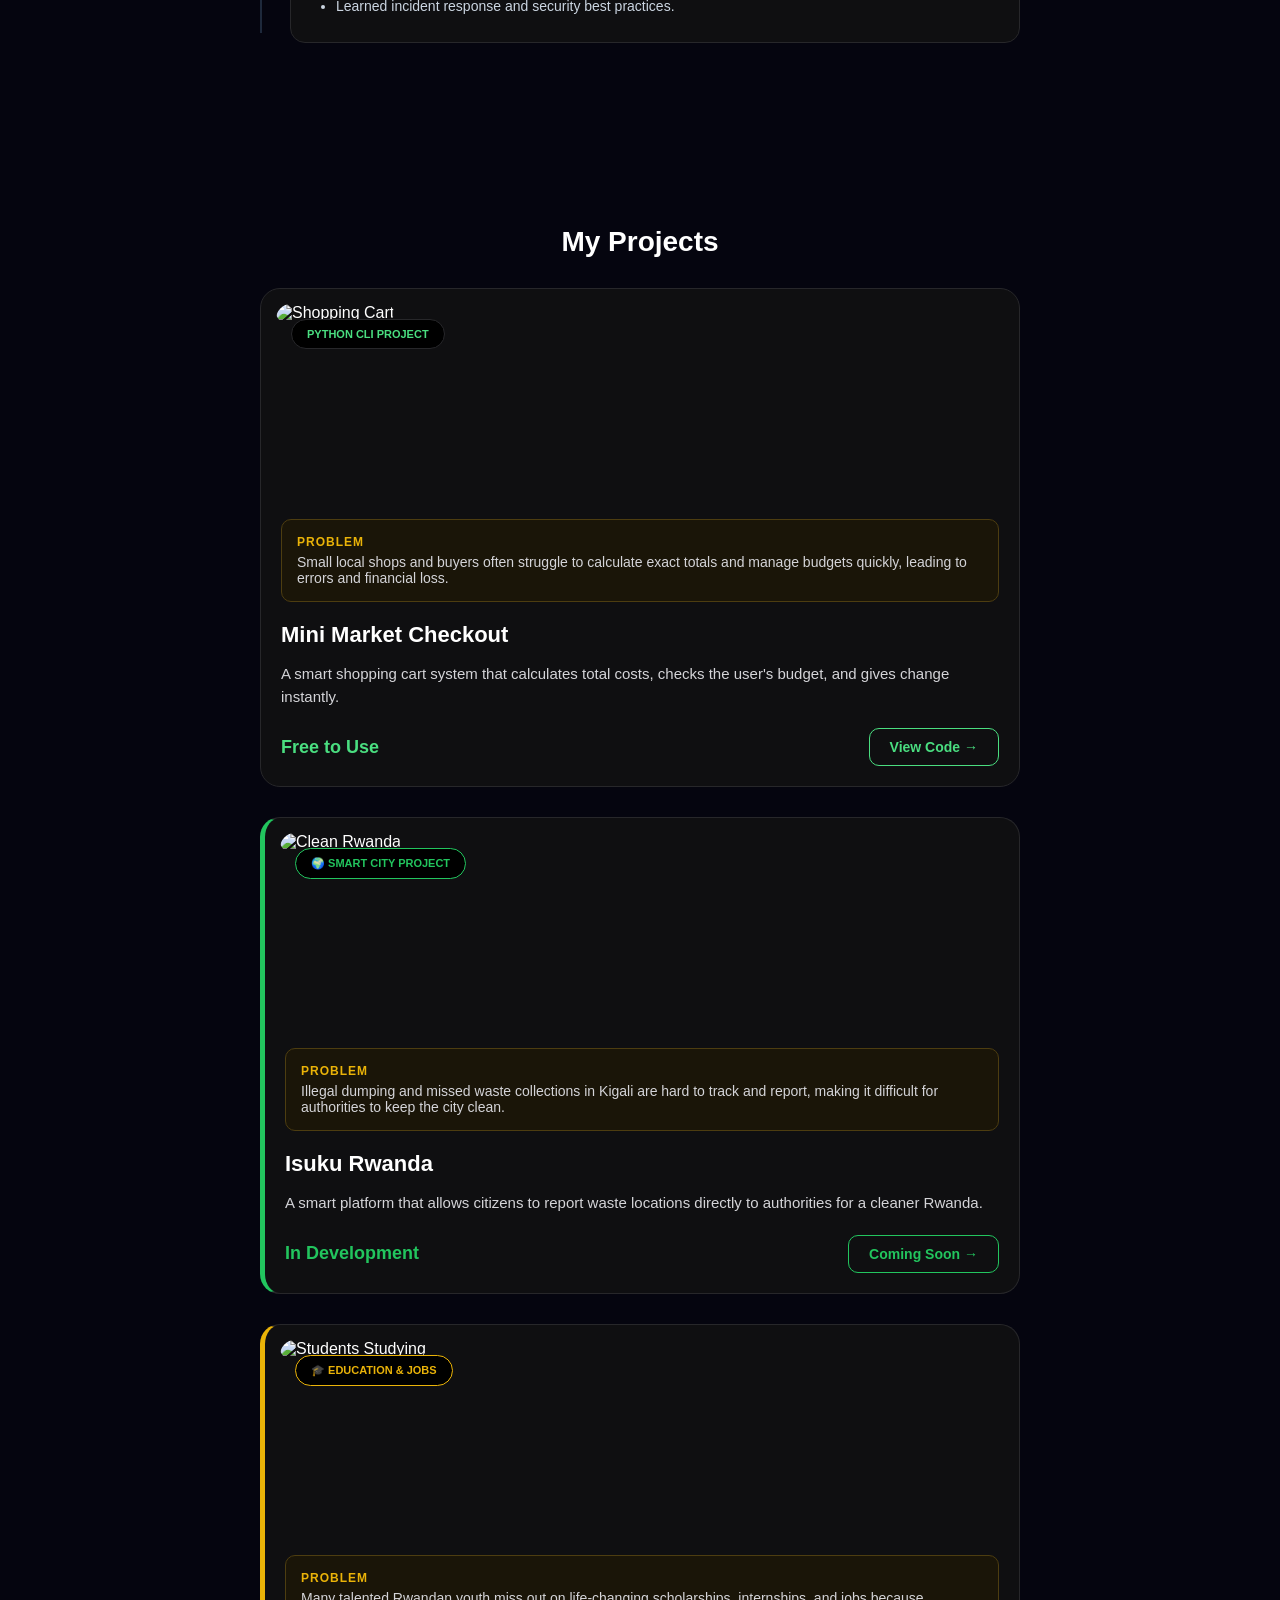
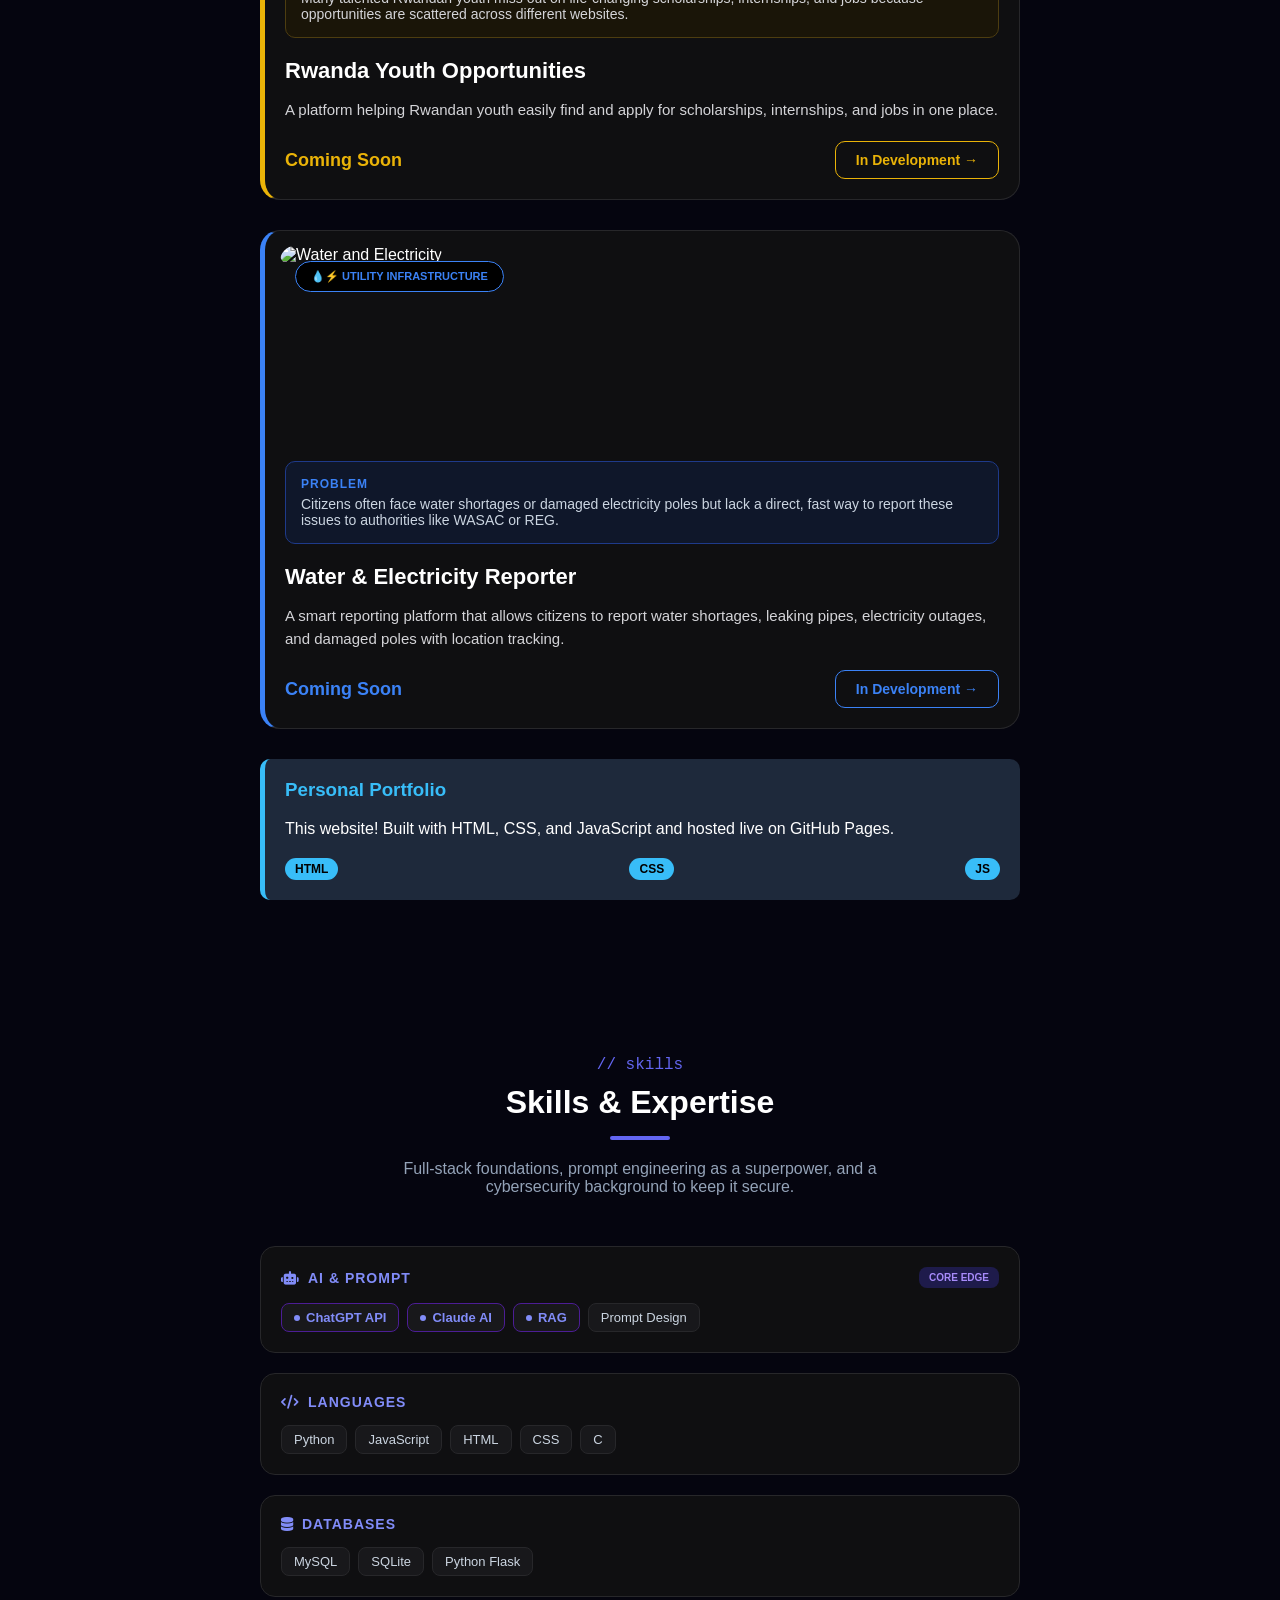
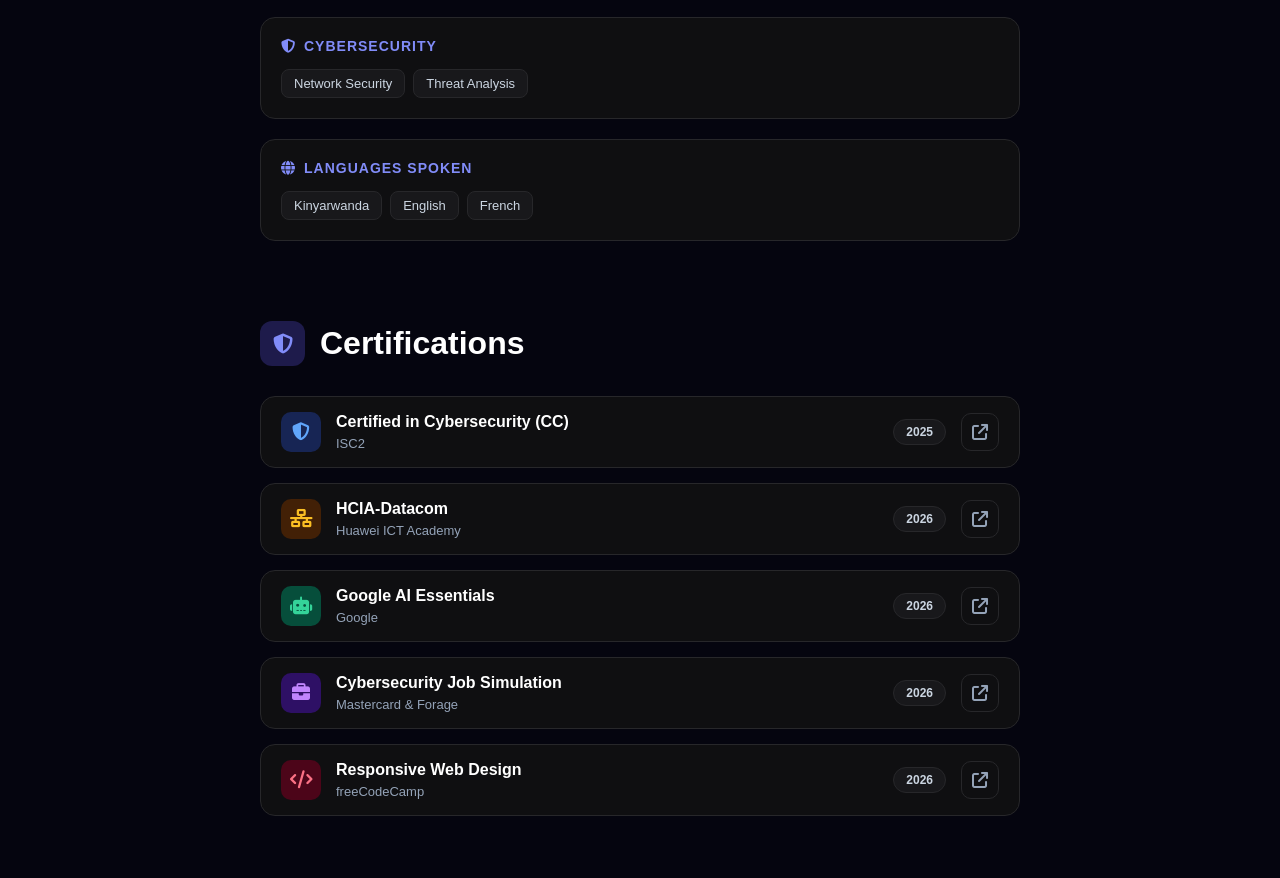
==== commit 896695b7: "Update index.html" ====
--- a/index.html
+++ b/index.html
@@ -2,8 +2,10 @@
 <html>
 <head>
     <title>Divin ISHIMWE | Portfolio</title>
-    <link rel="stylesheet" href="style.css?v=10">
+    <link rel="stylesheet" href="style.css?v=11">
     <link rel="stylesheet" href="https://cdnjs.cloudflare.com/ajax/libs/font-awesome/6.4.0/css/all.min.css">
+    <!-- AOS Library for smooth scroll reveal animations -->
+    <link href="https://unpkg.com/aos@2.3.1/dist/aos.css" rel="stylesheet">
 </head>
 <body>
 
@@ -26,31 +28,31 @@
             </div>
         </div>
 
-        <div class="profile-wrapper">
+        <div class="profile-wrapper" data-aos="zoom-in" data-aos-duration="1000">
             <img src="https://github.com/Divish-news/portal/raw/main/1792234860191.jpg" alt="Divin's Profile" class="hero-img">
         </div>
 
-        <div class="location-badge">
+        <div class="location-badge" data-aos="fade-down" data-aos-delay="200">
             <span class="dot"></span> Kigali, Rwanda · Open to opportunities
         </div>
 
-        <h1>Muraho! I am Divin ISHIMWE</h1>
+        <h1 data-aos="fade-up" data-aos-delay="400">Muraho! I am Divin ISHIMWE</h1>
         
-        <p>Aspiring AI Specialist and Software Engineer. I am currently studying Computer Science at the University of Rwanda (UR CST). I am passionate about leveraging Artificial Intelligence, Cybersecurity, and Software Engineering to build impactful technology solutions for Rwanda and beyond.</p>
+        <p data-aos="fade-up" data-aos-delay="600">Aspiring AI Specialist and Software Engineer. I am currently studying Computer Science at the University of Rwanda (UR CST). I am passionate about leveraging Artificial Intelligence, Cybersecurity, and Software Engineering to build impactful technology solutions for Rwanda and beyond.</p>
         
-        <div class="social-icons">
+        <div class="social-icons" data-aos="fade-up" data-aos-delay="800">
             <a href="https://www.linkedin.com/in/divin-ishimwe" target="_blank"><i class="fab fa-linkedin-in"></i></a>
             <a href="https://github.com/Divish-news" target="_blank"><i class="fab fa-github"></i></a>
             <a href="https://instagram.com" target="_blank"><i class="fab fa-instagram"></i></a>
             <a href="mailto:divish250@gmail.com"><i class="fas fa-envelope"></i></a>
         </div>
 
-        <div class="action-buttons">
+        <div class="action-buttons" data-aos="fade-up" data-aos-delay="1000">
             <a href="contact.html" class="btn-white">Get in touch</a>
             <a href="#experience" class="btn-outline">View Experience</a>
         </div>
 
-        <a href="#experience" class="scroll-down">
+        <a href="#experience" class="scroll-down" data-aos="fade" data-aos-delay="1200">
             <p>SCROLL DOWN</p>
             <i class="fas fa-arrow-down"></i>
         </a>
@@ -58,13 +60,13 @@
 
     <!-- EXPERIENCE SECTION -->
     <section class="experience-section" id="experience">
-        <p class="section-subtitle">// experience</p>
-        <h2 class="section-title">Professional Experience</h2>
-        <div class="title-underline"></div>
-        <p class="section-desc">From high school coding clubs to robotics labs — building the foundation one role at a time.</p>
+        <p class="section-subtitle" data-aos="fade-up">// experience</p>
+        <h2 class="section-title" data-aos="fade-up" data-aos-delay="100">Professional Experience</h2>
+        <div class="title-underline" data-aos="zoom-in" data-aos-delay="200"></div>
+        <p class="section-desc" data-aos="fade-up" data-aos-delay="300">From high school coding clubs to robotics labs — building the foundation one role at a time.</p>
 
         <div class="timeline">
-            <div class="timeline-item">
+            <div class="timeline-item" data-aos="fade-up" data-aos-delay="200">
                 <div class="timeline-dot"></div>
                 <div class="timeline-content">
                     <div class="timeline-header"><i class="fas fa-briefcase"></i> ES SUMBA</div>
@@ -77,7 +79,7 @@
                     </ul>
                 </div>
             </div>
-            <div class="timeline-item">
+            <div class="timeline-item" data-aos="fade-up" data-aos-delay="400">
                 <div class="timeline-dot"></div>
                 <div class="timeline-content">
                     <div class="timeline-header"><i class="fas fa-briefcase"></i> ISC2</div>
@@ -95,10 +97,10 @@
 
     <!-- PROJECTS SECTION -->
     <section class="projects" id="projects">
-        <h2>My Projects</h2>
+        <h2 data-aos="fade-up">My Projects</h2>
         
         <!-- 1. MINI MARKET -->
-        <div class="project-card daniel-style">
+        <div class="project-card daniel-style" data-aos="fade-up" data-aos-delay="100">
             <div class="card-image-container">
                 <img src="https://images.unsplash.com/photo-1556742049-0cfed4f6a45d?q=80&w=800&auto=format&fit=crop" alt="Shopping Cart" class="project-img">
                 <span class="badge">PYTHON CLI PROJECT</span>
@@ -117,7 +119,7 @@
         </div>
 
         <!-- 2. ISUKU RWANDA -->
-        <div class="project-card daniel-style" style="border-left: 5px solid #22c55e;">
+        <div class="project-card daniel-style" style="border-left: 5px solid #22c55e;" data-aos="fade-up" data-aos-delay="200">
             <div class="card-image-container">
                 <img src="https://images.unsplash.com/photo-1532996122724-e3c354a0b15b?q=80&w=800&auto=format&fit=crop" alt="Clean Rwanda" class="project-img">
                 <span class="badge" style="color: #22c55e; border-color: #22c55e;">🌍 SMART CITY PROJECT</span>
@@ -136,7 +138,7 @@
         </div>
 
         <!-- 3. RWANDA YOUTH OPPORTUNITIES -->
-        <div class="project-card daniel-style" style="border-left: 5px solid #eab308;">
+        <div class="project-card daniel-style" style="border-left: 5px solid #eab308;" data-aos="fade-up" data-aos-delay="300">
             <div class="card-image-container">
                 <img src="https://images.unsplash.com/photo-1523240795612-9a054b0db644?q=80&w=800&auto=format&fit=crop" alt="Students Studying" class="project-img">
                 <span class="badge" style="color: #eab308; border-color: #eab308;">🎓 EDUCATION & JOBS</span>
@@ -155,7 +157,7 @@
         </div>
 
         <!-- 4. WATER & ELECTRICITY REPORTER -->
-        <div class="project-card daniel-style" style="border-left: 5px solid #3b82f6;">
+        <div class="project-card daniel-style" style="border-left: 5px solid #3b82f6;" data-aos="fade-up" data-aos-delay="400">
             <div class="card-image-container">
                 <img src="https://images.unsplash.com/photo-1544724569-5f546fd6f2b5?q=80&w=800&auto=format&fit=crop" alt="Water and Electricity" class="project-img">
                 <span class="badge" style="color: #3b82f6; border-color: #3b82f6;">💧⚡ UTILITY INFRASTRUCTURE</span>
@@ -174,7 +176,7 @@
         </div>
 
         <!-- 5. PERSONAL PORTFOLIO -->
-        <div class="project-card">
+        <div class="project-card" data-aos="fade-up" data-aos-delay="500">
             <h3>Personal Portfolio</h3>
             <p>This website! Built with HTML, CSS, and JavaScript and hosted live on GitHub Pages.</p>
             <div class="card-footer">
@@ -187,13 +189,13 @@
 
     <!-- SKILLS SECTION -->
     <section class="skills-section">
-        <p class="section-subtitle">// skills</p>
-        <h2 class="section-title">Skills & Expertise</h2>
-        <div class="title-underline"></div>
-        <p class="section-desc">Full-stack foundations, prompt engineering as a superpower, and a cybersecurity background to keep it secure.</p>
+        <p class="section-subtitle" data-aos="fade-up">// skills</p>
+        <h2 class="section-title" data-aos="fade-up" data-aos-delay="100">Skills & Expertise</h2>
+        <div class="title-underline" data-aos="zoom-in" data-aos-delay="200"></div>
+        <p class="section-desc" data-aos="fade-up" data-aos-delay="300">Full-stack foundations, prompt engineering as a superpower, and a cybersecurity background to keep it secure.</p>
 
         <div class="skills-grid">
-            <div class="skill-card">
+            <div class="skill-card" data-aos="fade-up" data-aos-delay="100">
                 <div class="skill-header">
                     <div class="skill-title"><i class="fas fa-robot"></i> AI & PROMPT</div>
                     <span class="skill-badge">CORE EDGE</span>
@@ -205,7 +207,7 @@
                     <span class="tag">Prompt Design</span>
                 </div>
             </div>
-            <div class="skill-card">
+            <div class="skill-card" data-aos="fade-up" data-aos-delay="200">
                 <div class="skill-header">
                     <div class="skill-title"><i class="fas fa-code"></i> LANGUAGES</div>
                 </div>
@@ -217,7 +219,7 @@
                     <span class="tag">C</span>
                 </div>
             </div>
-            <div class="skill-card">
+            <div class="skill-card" data-aos="fade-up" data-aos-delay="300">
                 <div class="skill-header">
                     <div class="skill-title"><i class="fas fa-database"></i> DATABASES</div>
                 </div>
@@ -227,7 +229,7 @@
                     <span class="tag">Python Flask</span>
                 </div>
             </div>
-            <div class="skill-card">
+            <div class="skill-card" data-aos="fade-up" data-aos-delay="400">
                 <div class="skill-header">
                     <div class="skill-title"><i class="fas fa-shield-alt"></i> CYBERSECURITY</div>
                 </div>
@@ -236,7 +238,7 @@
                     <span class="tag">Threat Analysis</span>
                 </div>
             </div>
-            <div class="skill-card">
+            <div class="skill-card" data-aos="fade-up" data-aos-delay="500">
                 <div class="skill-header">
                     <div class="skill-title"><i class="fas fa-globe"></i> LANGUAGES SPOKEN</div>
                 </div>
@@ -251,13 +253,13 @@
 
     <!-- CERTIFICATIONS SECTION -->
     <section class="certs-section">
-        <div class="section-header">
+        <div class="section-header" data-aos="fade-up">
             <div class="section-icon"><i class="fas fa-shield-alt"></i></div>
             <h2 class="section-title" style="text-align: left; margin: 0;">Certifications</h2>
         </div>
 
         <div class="certs-grid">
-            <div class="cert-card">
+            <div class="cert-card" data-aos="fade-up" data-aos-delay="100">
                 <div class="cert-icon blue"><i class="fas fa-shield-halved"></i></div>
                 <div class="cert-info">
                     <h3>Certified in Cybersecurity (CC)</h3>
@@ -266,7 +268,7 @@
                 <div class="cert-year">2025</div>
                 <a href="#" class="cert-link"><i class="fas fa-arrow-up-right-from-square"></i></a>
             </div>
-            <div class="cert-card">
+            <div class="cert-card" data-aos="fade-up" data-aos-delay="200">
                 <div class="cert-icon yellow"><i class="fas fa-network-wired"></i></div>
                 <div class="cert-info">
                     <h3>HCIA-Datacom</h3>
@@ -275,7 +277,7 @@
                 <div class="cert-year">2026</div>
                 <a href="#" class="cert-link"><i class="fas fa-arrow-up-right-from-square"></i></a>
             </div>
-            <div class="cert-card">
+            <div class="cert-card" data-aos="fade-up" data-aos-delay="300">
                 <div class="cert-icon green"><i class="fas fa-robot"></i></div>
                 <div class="cert-info">
                     <h3>Google AI Essentials</h3>
@@ -284,7 +286,7 @@
                 <div class="cert-year">2026</div>
                 <a href="#" class="cert-link"><i class="fas fa-arrow-up-right-from-square"></i></a>
             </div>
-            <div class="cert-card">
+            <div class="cert-card" data-aos="fade-up" data-aos-delay="400">
                 <div class="cert-icon purple"><i class="fas fa-briefcase"></i></div>
                 <div class="cert-info">
                     <h3>Cybersecurity Job Simulation</h3>
@@ -293,7 +295,7 @@
                 <div class="cert-year">2026</div>
                 <a href="#" class="cert-link"><i class="fas fa-arrow-up-right-from-square"></i></a>
             </div>
-            <div class="cert-card">
+            <div class="cert-card" data-aos="fade-up" data-aos-delay="500">
                 <div class="cert-icon red"><i class="fas fa-code"></i></div>
                 <div class="cert-info">
                     <h3>Responsive Web Design</h3>
@@ -313,8 +315,43 @@
         <i class="fas fa-arrow-up"></i>
     </a>
 
-    <!-- JAVASCRIPT LINK -->
-    <script src="script.js"></script>
-
+    <!-- AOS JS Library Initialization -->
+    <script src="https://unpkg.com/aos@2.3.1/dist/aos.js"></script>
+    <script>
+        AOS.init({
+            duration: 800,
+            easing: 'ease-in-out',
+            once: true
+        });
+
+        function toggleTheme() {
+            document.body.classList.toggle('light-mode');
+            const icon = document.querySelector('#theme-toggle i');
+            if (document.body.classList.contains('light-mode')) {
+                icon.classList.remove('fa-sun');
+                icon.classList.add('fa-moon');
+            } else {
+                icon.classList.remove('fa-moon');
+                icon.classList.add('fa-sun');
+            }
+        }
+
+        function toggleDropdown() {
+            document.getElementById("myDropdown").classList.toggle("show");
+        }
+
+        window.onclick = function(event) {
+            if (!event.target.matches('.lang-btn') && !event.target.matches('.lang-btn *')) {
+                var dropdowns = document.getElementsByClassName("dropdown-content");
+                for (var i = 0; i < dropdowns.length; i++) {
+                    var openDropdown = dropdowns[i];
+                    if (openDropdown.classList.contains('show')) {
+                        openDropdown.classList.remove('show');
+                    }
+                }
+            }
+        }
+    </script>
 </body>
-                        </html>
+                    </html>
+    
--- a/style.css
+++ b/style.css
@@ -8,6 +8,7 @@
     margin: 0;
     padding: 0;
     scroll-behavior: smooth;
+    overflow-x: hidden;
 }
 
 .hero {
@@ -35,22 +36,45 @@
 .dropdown-content a:hover { background-color: #334155; border-radius: 10px; }
 .show { display: block; }
 
-.profile-wrapper { width: 180px; height: 180px; border-radius: 50%; padding: 8px; border: 2px dashed rgba(139, 92, 246, 0.6); display: flex; justify-content: center; align-items: center; margin-bottom: 20px; box-shadow: 0 0 30px rgba(139, 92, 246, 0.2); }
-.hero-img { width: 100%; height: 100%; border-radius: 50%; object-fit: cover; border: 3px solid #fff; }
-.location-badge { background-color: rgba(255, 255, 255, 0.05); border: 1px solid rgba(255, 255, 255, 0.1); padding: 8px 18px; border-radius: 20px; font-size: 14px; color: #cbd5e1; display: flex; align-items: center; gap: 8px; margin-bottom: 20px; }
+.profile-wrapper { 
+    width: 180px; 
+    height: 180px; 
+    border-radius: 50%; 
+    padding: 8px; 
+    border: 2px dashed rgba(139, 92, 246, 0.6); 
+    display: flex; 
+    justify-content: center; 
+    align-items: center; 
+    margin-bottom: 20px; 
+    box-shadow: 0 0 30px rgba(139, 92, 246, 0.2); 
+    animation: spin 10s linear infinite;
+}
+
+@keyframes spin {
+    0% { transform: rotate(0deg); }
+    100% { transform: rotate(360deg); }
+}
+
+.hero-img { width: 100%; height: 100%; border-radius: 50%; object-fit: cover; border: 3px solid #fff; transition: transform 0.5s ease; }
+.hero-img:hover { transform: scale(1.03); }
+.location-badge { background-color: rgba(255, 255, 255, 0.05); border: 1px solid rgba(255, 255, 255, 0.1); padding: 8px 18px; border-radius: 20px; font-size: 14px; color: #cbd5e1; display: flex; align-items: center; gap: 8px; margin-bottom: 20px; transition: transform 0.3s ease; }
+.location-badge:hover { transform: translateY(-3px); background-color: rgba(255, 255, 255, 0.08); }
 .dot { width: 8px; height: 8px; background-color: #22c55e; border-radius: 50%; }
 .hero h1 { font-size: 36px; color: #a78bfa; margin-bottom: 15px; font-weight: bold; }
 .hero p { font-size: 16px; color: #94a3b8; max-width: 600px; line-height: 1.6; margin-bottom: 30px; }
 
 .social-icons { display: flex; gap: 15px; margin-bottom: 30px; }
 .social-icons a { color: #94a3b8; background-color: rgba(255, 255, 255, 0.05); border: 1px solid rgba(255, 255, 255, 0.1); width: 45px; height: 45px; display: flex; justify-content: center; align-items: center; border-radius: 50%; font-size: 18px; text-decoration: none; transition: 0.3s ease; }
-.social-icons a:hover { color: #a78bfa; border-color: #a78bfa; transform: translateY(-5px); }
+.social-icons a:hover { color: #a78bfa; border-color: #a78bfa; transform: translateY(-5px) scale(1.1); }
 
 .action-buttons { display: flex; gap: 15px; flex-wrap: wrap; justify-content: center; }
-.btn-white, .btn-outline { padding: 12px 25px; border-radius: 25px; font-size: 16px; font-weight: bold; text-decoration: none; transition: 0.3s ease; }
+.btn-white, .btn-outline { padding: 12px 25px; border-radius: 25px; font-size: 16px; font-weight: bold; text-decoration: none; transition: all 0.3s ease; }
 .btn-white { background-color: white; color: black; }
+.btn-white:hover { transform: translateY(-3px); box-shadow: 0 10px 20px rgba(255, 255, 255, 0.2); }
 .btn-outline { background-color: transparent; color: white; border: 1px solid rgba(255, 255, 255, 0.2); }
+.btn-outline:hover { background-color: rgba(255, 255, 255, 0.1); transform: translateY(-3px); }
 .scroll-down { margin-top: 40px; color: #64748b; text-decoration: none; display: flex; flex-direction: column; align-items: center; gap: 10px; font-size: 12px; letter-spacing: 2px; transition: 0.3s; }
+.scroll-down:hover { color: #a78bfa; }
 
 /* =========================================
    EXPERIENCE & PROJECTS & SKILLS & CERTS
@@ -72,35 +96,42 @@
 .timeline::before { content: ''; position: absolute; left: 0; top: 10px; bottom: 10px; width: 2px; background-color: #1e293b; }
 .timeline-item { position: relative; margin-bottom: 40px; }
 .timeline-dot { position: absolute; left: -38px; top: 5px; width: 16px; height: 16px; background-color: #05050f; border: 3px solid #6366f1; border-radius: 50%; box-shadow: 0 0 10px #6366f1; }
-.timeline-content { background-color: #0f0f11; border: 1px solid #27272a; border-radius: 15px; padding: 25px; }
+.timeline-content { background-color: #0f0f11; border: 1px solid #27272a; border-radius: 15px; padding: 25px; transition: transform 0.3s ease, border-color 0.3s ease; }
+.timeline-content:hover { transform: translateY(-5px); border-color: #6366f1; }
 .timeline-header { color: #818cf8; font-size: 14px; font-weight: bold; letter-spacing: 1px; margin-bottom: 10px; text-transform: uppercase; }
 .timeline-content h3 { margin: 0 0 10px 0; font-size: 20px; }
 .date-loc { color: #94a3b8; font-size: 13px; margin-bottom: 15px; }
 .timeline-list { color: #cbd5e1; font-size: 14px; line-height: 1.6; padding-left: 20px; margin: 0; }
 
 .projects h2 { font-size: 28px; color: white; margin-bottom: 30px; }
-.project-card { background-color: #1e293b; padding: 20px; border-radius: 10px; margin-bottom: 20px; text-align: left; border-left: 5px solid #38bdf8; box-sizing: border-box; }
+.project-card { background-color: #1e293b; padding: 20px; border-radius: 10px; margin-bottom: 20px; text-align: left; border-left: 5px solid #38bdf8; box-sizing: border-box; transition: transform 0.3s ease; }
+.project-card:hover { transform: translateY(-5px); }
 .project-card h3 { margin-top: 0; color: #38bdf8; }
-.daniel-style { background-color: #0f0f11; border-radius: 20px; padding: 15px; border: 1px solid #27272a; margin-bottom: 30px; }
-.card-image-container { position: relative; width: 100%; height: 200px; }
-.project-img { width: 100%; height: 100%; object-fit: cover; border-radius: 15px; }
-.badge { position: absolute; top: 15px; left: 15px; background-color: #000000; color: #4ade80; padding: 8px 15px; border-radius: 20px; font-size: 11px; font-weight: bold; border: 1px solid #27272a; }
+.daniel-style { background-color: #0f0f11; border-radius: 20px; padding: 15px; border: 1px solid #27272a; margin-bottom: 30px; transition: all 0.3s ease; }
+.daniel-style:hover { transform: translateY(-6px); border-color: rgba(139, 92, 246, 0.4); box-shadow: 0 10px 30px rgba(0, 0, 0, 0.5); }
+.card-image-container { position: relative; width: 100%; height: 200px; overflow: hidden; border-radius: 15px; }
+.project-img { width: 100%; height: 100%; object-fit: cover; border-radius: 15px; transition: transform 0.5s ease; }
+.project-card:hover .project-img { transform: scale(1.05); }
+.badge { position: absolute; top: 15px; left: 15px; background-color: #000000; color: #4ade80; padding: 8px 15px; border-radius: 20px; font-size: 11px; font-weight: bold; border: 1px solid #27272a; z-index: 2; }
 .card-content { padding: 15px 5px 5px 5px; }
 .card-content h3 { color: white; font-size: 22px; margin: 0 0 10px 0; }
 .description { color: #d4d4d8; font-size: 15px; line-height: 1.5; margin-bottom: 20px; }
 .card-footer { display: flex; justify-content: space-between; align-items: center; margin-top: 20px; }
 .price { color: #4ade80; font-weight: bold; font-size: 18px; }
-.details-btn { background-color: transparent; color: #4ade80; text-decoration: none; padding: 10px 20px; border: 1px solid #4ade80; border-radius: 10px; font-weight: bold; font-size: 14px; }
+.details-btn { background-color: transparent; color: #4ade80; text-decoration: none; padding: 10px 20px; border: 1px solid #4ade80; border-radius: 10px; font-weight: bold; font-size: 14px; transition: all 0.3s ease; }
+.details-btn:hover { background-color: #4ade80; color: black; }
 .problem-box { background-color: #1a1508; border: 1px solid #4d3d10; color: #d4d4d8; padding: 15px; border-radius: 10px; font-size: 14px; margin-bottom: 20px; }
 .problem-box strong { color: #eab308; font-size: 12px; letter-spacing: 1px; display: block; margin-bottom: 5px; }
 
 .skills-grid { display: flex; flex-direction: column; gap: 20px; text-align: left; width: 100%; }
-.skill-card { background-color: #0f0f11; border: 1px solid #27272a; border-radius: 15px; padding: 20px; box-sizing: border-box; width: 100%; }
+.skill-card { background-color: #0f0f11; border: 1px solid #27272a; border-radius: 15px; padding: 20px; box-sizing: border-box; width: 100%; transition: transform 0.3s ease, border-color 0.3s ease; }
+.skill-card:hover { transform: translateY(-4px); border-color: #818cf8; }
 .skill-header { display: flex; justify-content: space-between; align-items: center; margin-bottom: 15px; flex-wrap: wrap; gap: 10px; }
 .skill-title { color: #818cf8; font-size: 14px; font-weight: bold; letter-spacing: 1px; display: flex; align-items: center; gap: 8px; }
 .skill-badge { background-color: #1e1b4b; color: #a78bfa; padding: 5px 10px; border-radius: 8px; font-size: 10px; font-weight: bold; }
 .skill-tags { display: flex; flex-wrap: wrap; gap: 8px; }
-.tag { background-color: #18181b; border: 1px solid #27272a; color: #cbd5e1; padding: 6px 12px; border-radius: 8px; font-size: 13px; }
+.tag { background-color: #18181b; border: 1px solid #27272a; color: #cbd5e1; padding: 6px 12px; border-radius: 8px; font-size: 13px; transition: 0.2s; }
+.tag:hover { border-color: #818cf8; color: white; transform: translateY(-2px); }
 .tag.highlight { color: #818cf8; border-color: #4c1d95; display: flex; align-items: center; gap: 6px; font-weight: bold; }
 .tag-dot { width: 6px; height: 6px; background-color: #818cf8; border-radius: 50%; }
 
@@ -109,7 +140,8 @@
 .section-header { display: flex; align-items: center; gap: 15px; margin-bottom: 30px; }
 .section-icon { background-color: #1e1b4b; color: #818cf8; width: 45px; height: 45px; display: flex; justify-content: center; align-items: center; border-radius: 12px; font-size: 20px; }
 .certs-grid { display: flex; flex-direction: column; gap: 15px; }
-.cert-card { background-color: #0f0f11; border: 1px solid #27272a; border-radius: 15px; padding: 15px 20px; display: flex; align-items: center; gap: 15px; }
+.cert-card { background-color: #0f0f11; border: 1px solid #27272a; border-radius: 15px; padding: 15px 20px; display: flex; align-items: center; gap: 15px; transition: transform 0.3s ease, border-color 0.3s ease; }
+.cert-card:hover { transform: translateY(-4px); border-color: #818cf8; }
 .cert-icon { width: 40px; height: 40px; display: flex; justify-content: center; align-items: center; border-radius: 10px; font-size: 18px; }
 .cert-icon.blue { background-color: #172554; color: #60a5fa; }
 .cert-icon.yellow { background-color: #422006; color: #fbbf24; }
@@ -126,32 +158,10 @@
 /* =========================================
    FLOATING BUTTONS & LIGHT MODE
    ========================================= */
-.whatsapp-float { position: fixed; width: 60px; height: 60px; bottom: 30px; right: 30px; background-color: #25d366; color: #FFF; border-radius: 50px; text-align: center; font-size: 30px; box-shadow: 2px 2px 15px rgba(37, 211, 102, 0.4); z-index: 100; display: flex; justify-content: center; align-items: center; text-decoration: none; animation: pulse 2s infinite; }
+.whatsapp-float { position: fixed; width: 60px; height: 60px; bottom: 30px; right: 30px; background-color: #25d366; color: #FFF; border-radius: 50px; text-align: center; font-size: 30px; box-shadow: 2px 2px 15px rgba(37, 211, 102, 0.4); z-index: 100; display: flex; justify-content: center; align-items: center; text-decoration: none; animation: pulse 2s infinite; transition: transform 0.3s ease; }
+.whatsapp-float:hover { transform: scale(1.1); }
+@keyframes pulse { 0% { box-shadow: 0 0 0 0 rgba(37, 211, 102, 0.5); } 70% { box-shadow: 0 0 0 15px rgba(37, 211, 102, 0); } 100% { box-shadow: 0 0 0 0 rgba(37, 211, 102, 0); } }
 
-@keyframes pulse { 
-    0% { box-shadow: 0 0 0 0 rgba(37, 211, 102, 0.7); } 
-    70% { box-shadow: 0 0 0 15px rgba(37, 211, 102, 0); } 
-    100% { box-shadow: 0 0 0 0 rgba(37, 211, 102, 0); } 
-}
-
-.back-to-top { position: fixed; width: 50px; height: 50px; bottom: 100px; right: 35px; background-color: #1e293b; color: #a78bfa; border-radius: 50%; text-align: center; font-size: 20px; z-index: 99; display: flex; justify-content: center; align-items: center; text-decoration: none; border: 1px solid #27272a; }
-
-/* Light Mode Fixes */
-body.light-mode { background-color: #f8fafc; color: #0f172a; }
-body.light-mode .hero { background: radial-gradient(circle at top, #e2e8f0 0%, #f8fafc 50%); }
-body.light-mode .location-badge, body.light-mode .lang-btn, body.light-mode .theme-btn, body.light-mode .social-icons a { background-color: #e2e8f0; border-color: #cbd5e1; color: #0f172a; }
-body.light-mode .theme-btn i { color: #0f172a; }
-body.light-mode .dropdown-content { background-color: white; border-color: #cbd5e1; }
-body.light-mode .dropdown-content a { color: #0f172a; }
-body.light-mode .dropdown-content a:hover { background-color: #f1f5f9; }
-
-body.light-mode .timeline-content, body.light-mode .project-card, body.light-mode .skill-card, body.light-mode .cert-card { background-color: white; border-color: #cbd5e1; }
-body.light-mode .timeline-content h3, body.light-mode .card-content h3, body.light-mode .projects h2, body.light-mode .section-title, body.light-mode .description, body.light-mode .timeline-list, body.light-mode .section-desc, body.light-mode .cert-info h3 { color: #0f172a; }
-body.light-mode .problem-box { background-color: #fffbeb; border-color: #fde68a; color: #78350f; }
-body.light-mode .tag { background-color: #f1f5f9; border-color: #cbd5e1; color: #0f172a; }
-body.light-mode .cert-year { background-color: #f1f5f9; border-color: #cbd5e1; color: #0f172a; }
-body.light-mode .cert-link { border-color: #cbd5e1; }
-
-/* FIXING THE INVISIBLE BUTTON IN LIGHT MODE */
-body.light-mode .btn-outline { color: #0f172a; border-color: #0f172a; }
-body.light-mode .scroll-down { color: #0f172a; }
+.back-to-top { position: fixed; width: 45px; height: 45px; bottom: 30px; left: 30px; background-color: #1e293b; color: white; border-radius: 50%; display: flex; justify-content: center; align-items: center; text-decoration: none; border: 1px solid rgba(255, 255, 255, 0.1); z-index: 99; transition: all 0.3s ease; }
+.back-to-top:hover { background-color: #818cf8; color: black; transform: translateY(-3px); }
+      
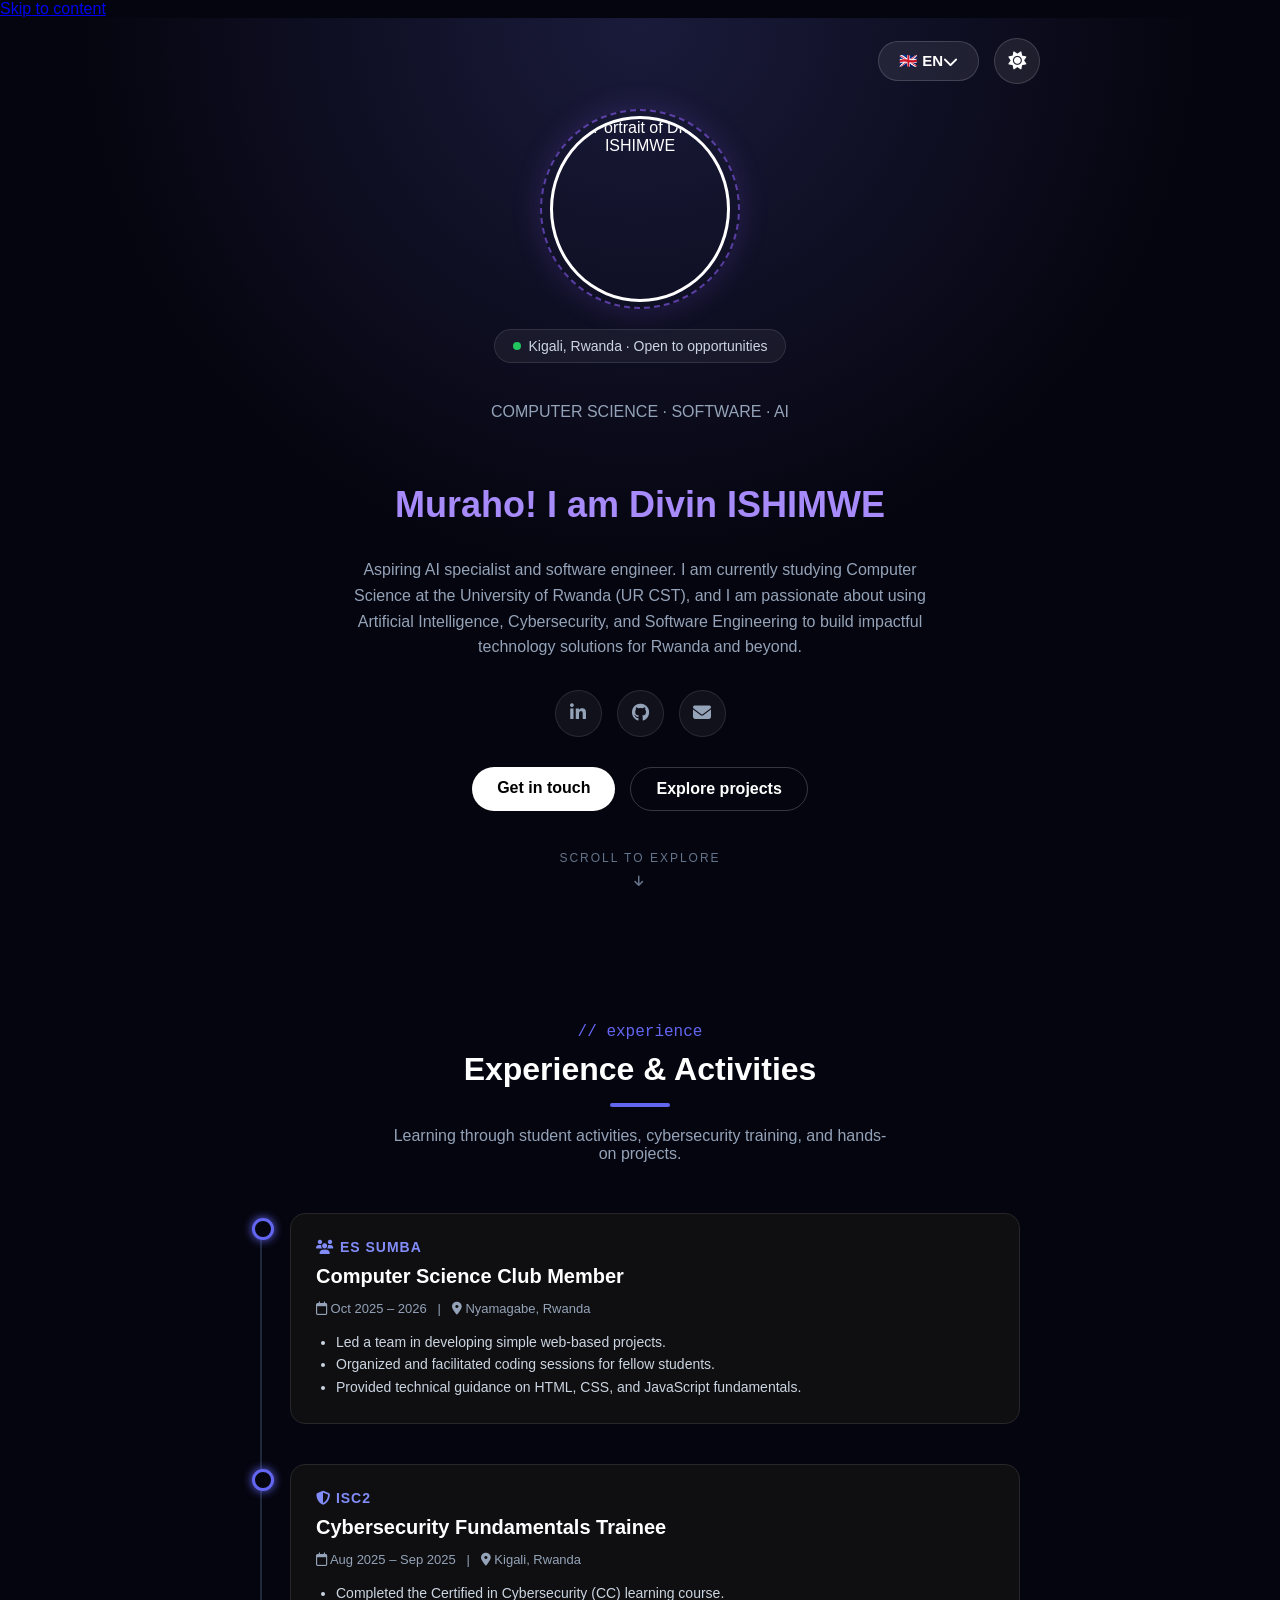
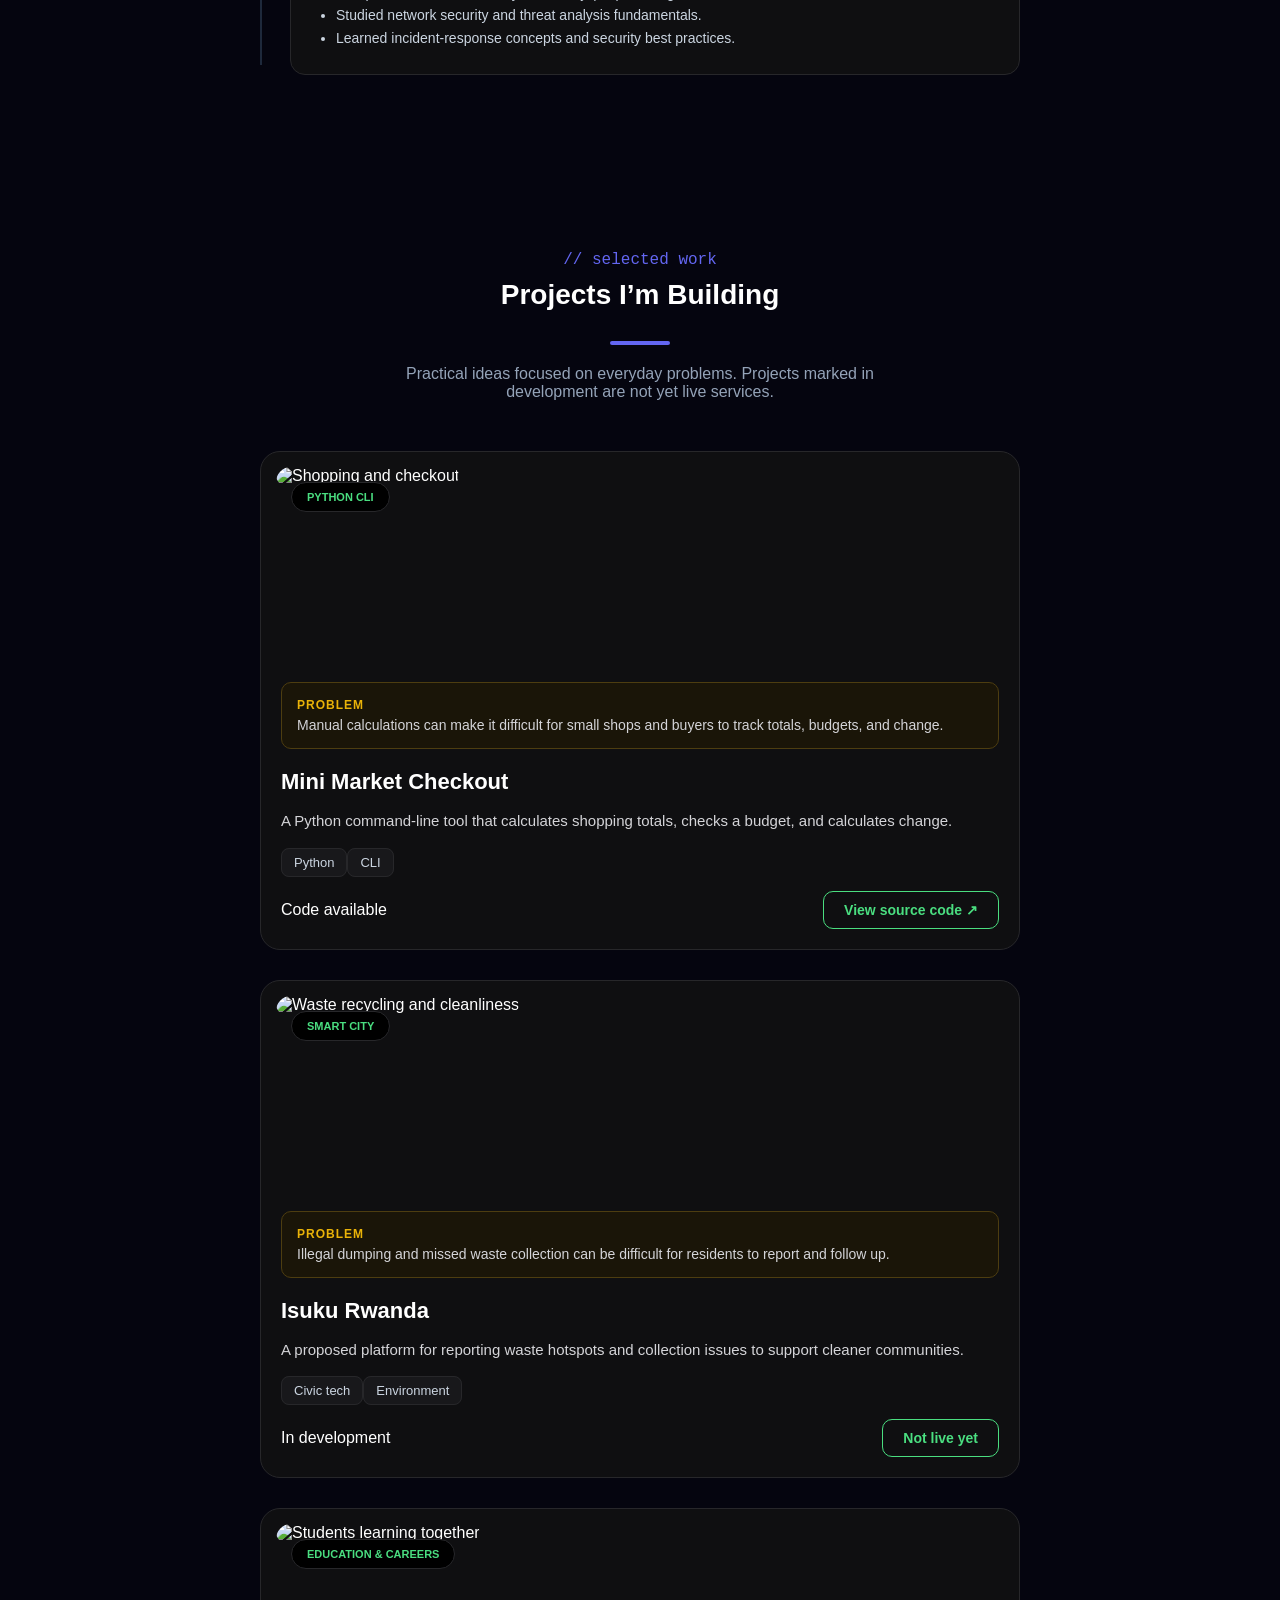
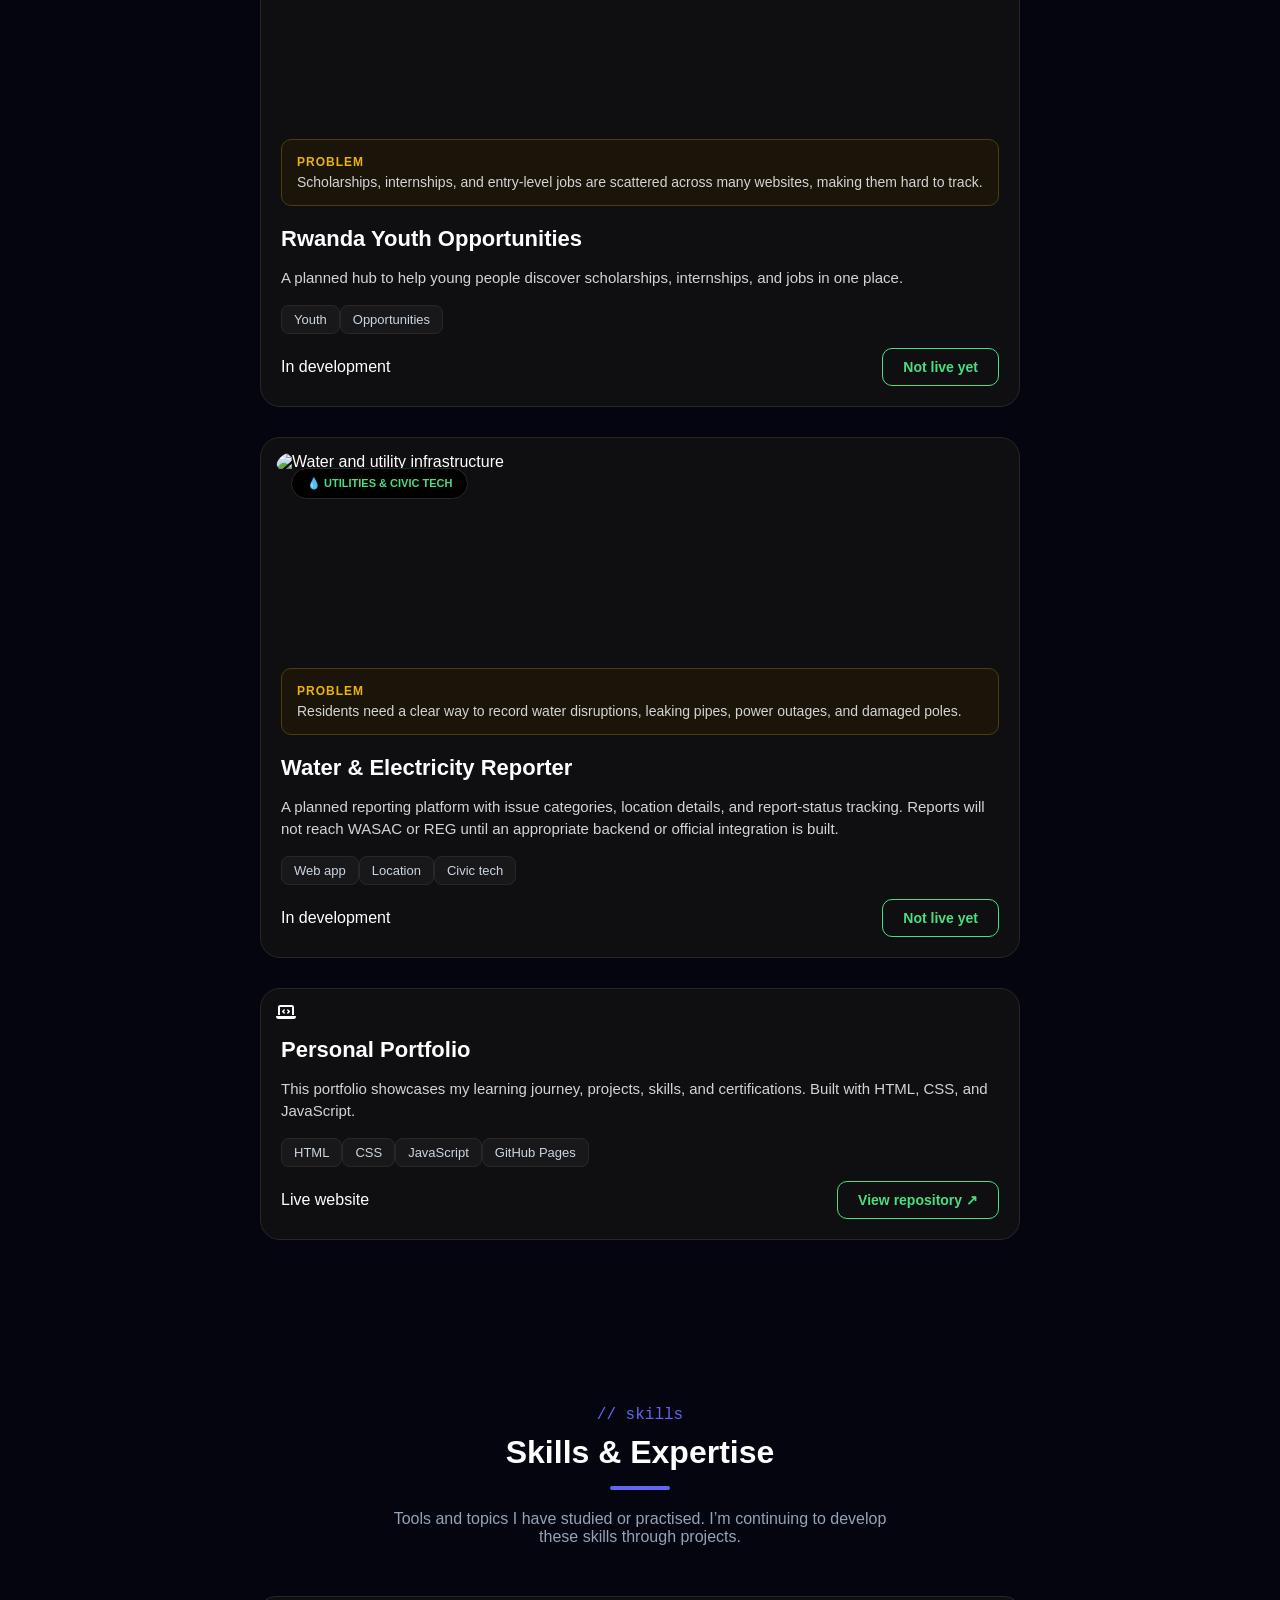
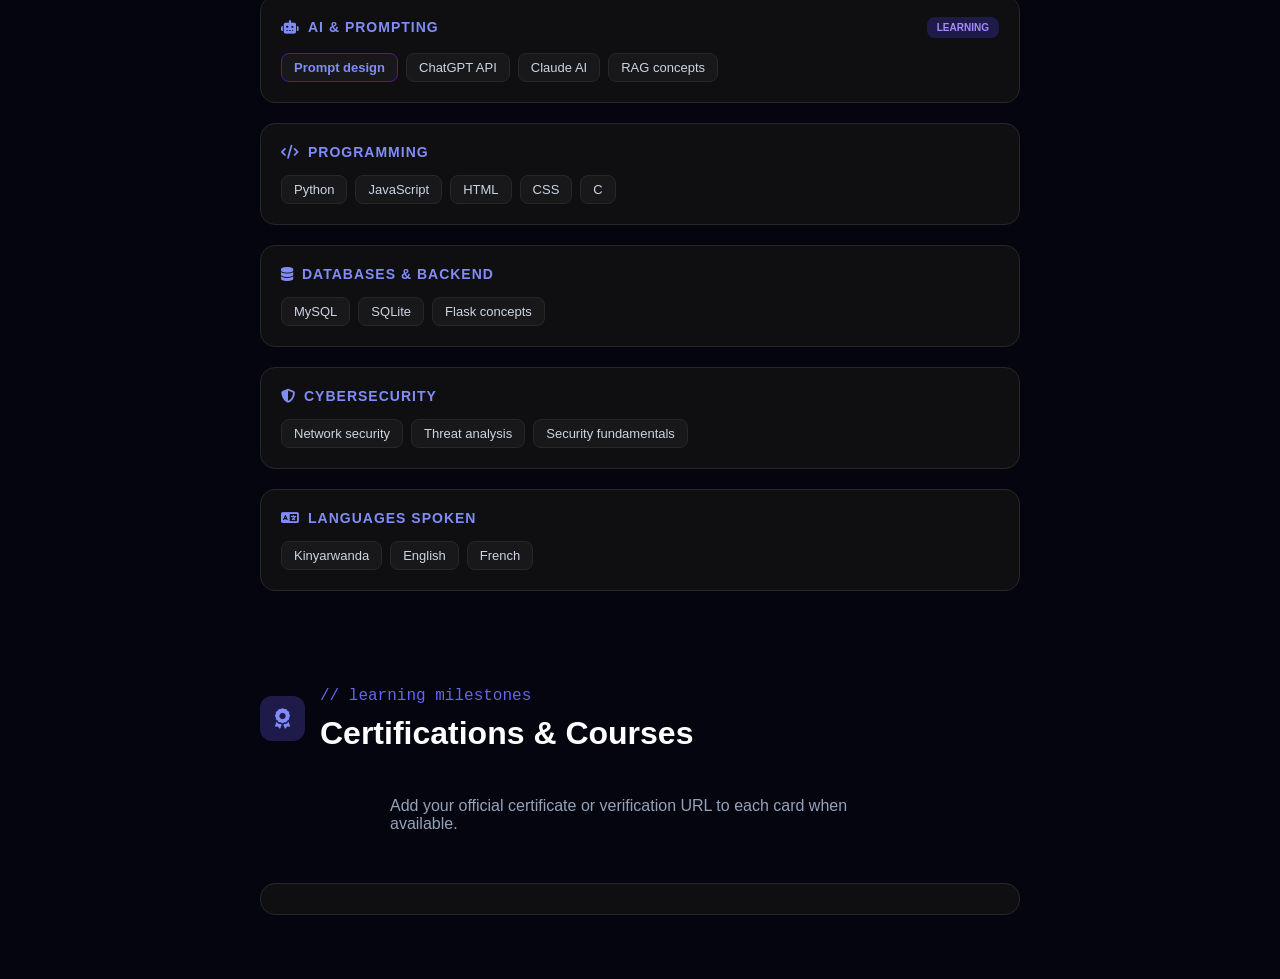
==== commit 837ca736: "Update index.html" ====
--- a/index.html
+++ b/index.html
@@ -1,357 +1,126 @@
 <!DOCTYPE html>
-<html>
+<html lang="en">
 <head>
-    <title>Divin ISHIMWE | Portfolio</title>
-    <link rel="stylesheet" href="style.css?v=11">
-    <link rel="stylesheet" href="https://cdnjs.cloudflare.com/ajax/libs/font-awesome/6.4.0/css/all.min.css">
-    <!-- AOS Library for smooth scroll reveal animations -->
-    <link href="https://unpkg.com/aos@2.3.1/dist/aos.css" rel="stylesheet">
+  <meta charset="UTF-8">
+  <meta name="viewport" content="width=device-width, initial-scale=1.0">
+  <meta name="theme-color" content="#05050f">
+  <meta name="description" content="Divin ISHIMWE — Computer Science student and aspiring software engineer interested in AI, cybersecurity, and useful technology for Rwanda.">
+  <meta property="og:title" content="Divin ISHIMWE | Portfolio">
+  <meta property="og:description" content="Projects, skills, experience, and certifications of Divin ISHIMWE.">
+  <title>Divin ISHIMWE | Portfolio</title>
+  <link rel="preconnect" href="https://cdnjs.cloudflare.com" crossorigin>
+  <link rel="preconnect" href="https://images.unsplash.com" crossorigin>
+  <link rel="stylesheet" href="style.css?v=11">
+  <link rel="stylesheet" href="https://cdnjs.cloudflare.com/ajax/libs/font-awesome/6.4.0/css/all.min.css">
 </head>
 <body>
+  <a class="skip-link" href="#main-content" data-en="Skip to content" data-rw="Jya ku bikubiyemo">Skip to content</a>
+  <main id="main-content">
+    <!-- HERO -->
+    <section class="hero" id="home">
+      <div class="top-bar">
+        <div class="top-controls">
+          <div class="dropdown">
+            <button class="lang-btn" id="lang-button" type="button" aria-haspopup="true" aria-expanded="false" aria-controls="myDropdown" onclick="toggleDropdown()">
+              <span id="current-language">🇬🇧 EN</span> <i class="fas fa-chevron-down" aria-hidden="true"></i>
+            </button>
+            <div class="dropdown-content" id="myDropdown">
+              <button type="button" data-language="en">🇬🇧 English</button>
+              <button type="button" data-language="rw">🇷🇼 Kinyarwanda</button>
+            </div>
+          </div>
+          <button class="theme-btn" id="theme-toggle" type="button" aria-label="Switch to light mode" title="Switch theme" onclick="toggleTheme()">
+            <i class="fas fa-sun" aria-hidden="true"></i>
+          </button>
+        </div>
+      </div>
 
-    <!-- HERO SECTION -->
-    <section class="hero">
-        <div class="top-bar">
-            <div class="top-controls">
-                <div class="dropdown">
-                    <button class="lang-btn" onclick="toggleDropdown()">
-                        🇬🇧 EN <i class="fas fa-chevron-down" style="font-size: 12px; margin-left: 5px;"></i>
-                    </button>
-                    <div class="dropdown-content" id="myDropdown">
-                        <a href="#">🇬🇧 English</a>
-                        <a href="#">🇷🇼 Kinyarwanda</a>
-                    </div>
-                </div>
-                <button class="theme-btn" id="theme-toggle" onclick="toggleTheme()">
-                    <i class="fas fa-sun"></i>
-                </button>
-            </div>
-        </div>
+      <div class="profile-wrapper">
+        <img src="https://github.com/Divish-news/portal/raw/main/1792234860191.jpg" alt="Portrait of Divin ISHIMWE" class="hero-img" fetchpriority="high">
+      </div>
+      <div class="location-badge"><span class="dot" aria-hidden="true"></span><span data-en="Kigali, Rwanda · Open to opportunities" data-rw="Kigali, Rwanda · Niteguye amahirwe y’akazi">Kigali, Rwanda · Open to opportunities</span></div>
+      <p class="eyebrow" data-en="COMPUTER SCIENCE · SOFTWARE · AI" data-rw="MUDASOBWA · POROGARAMU · AI">COMPUTER SCIENCE · SOFTWARE · AI</p>
+      <h1><span data-en="Muraho! I am" data-rw="Muraho! Nitwa">Muraho! I am</span> Divin ISHIMWE</h1>
+      <p class="hero-intro" data-en="Aspiring AI specialist and software engineer. I am currently studying Computer Science at the University of Rwanda (UR CST), and I am passionate about using Artificial Intelligence, Cybersecurity, and Software Engineering to build impactful technology solutions for Rwanda and beyond." data-rw="Nifuza kuba inzobere muri AI no gukora porogaramu zifasha abantu. Ubu niga Computer Science muri University of Rwanda (UR CST), kandi nshishikajwe no gukoresha AI, Cybersecurity na Software Engineering mu gukemura ibibazo mu Rwanda no hanze yarwo.">Aspiring AI specialist and software engineer. I am currently studying Computer Science at the University of Rwanda (UR CST), and I am passionate about using Artificial Intelligence, Cybersecurity, and Software Engineering to build impactful technology solutions for Rwanda and beyond.</p>
 
-        <div class="profile-wrapper" data-aos="zoom-in" data-aos-duration="1000">
-            <img src="https://github.com/Divish-news/portal/raw/main/1792234860191.jpg" alt="Divin's Profile" class="hero-img">
-        </div>
-
-        <div class="location-badge" data-aos="fade-down" data-aos-delay="200">
-            <span class="dot"></span> Kigali, Rwanda · Open to opportunities
-        </div>
-
-        <h1 data-aos="fade-up" data-aos-delay="400">Muraho! I am Divin ISHIMWE</h1>
-        
-        <p data-aos="fade-up" data-aos-delay="600">Aspiring AI Specialist and Software Engineer. I am currently studying Computer Science at the University of Rwanda (UR CST). I am passionate about leveraging Artificial Intelligence, Cybersecurity, and Software Engineering to build impactful technology solutions for Rwanda and beyond.</p>
-        
-        <div class="social-icons" data-aos="fade-up" data-aos-delay="800">
-            <a href="https://www.linkedin.com/in/divin-ishimwe" target="_blank"><i class="fab fa-linkedin-in"></i></a>
-            <a href="https://github.com/Divish-news" target="_blank"><i class="fab fa-github"></i></a>
-            <a href="https://instagram.com" target="_blank"><i class="fab fa-instagram"></i></a>
-            <a href="mailto:divish250@gmail.com"><i class="fas fa-envelope"></i></a>
-        </div>
-
-        <div class="action-buttons" data-aos="fade-up" data-aos-delay="1000">
-            <a href="contact.html" class="btn-white">Get in touch</a>
-            <a href="#experience" class="btn-outline">View Experience</a>
-        </div>
-
-        <a href="#experience" class="scroll-down" data-aos="fade" data-aos-delay="1200">
-            <p>SCROLL DOWN</p>
-            <i class="fas fa-arrow-down"></i>
-        </a>
+      <div class="social-icons" aria-label="Social and contact links">
+        <a href="https://www.linkedin.com/in/divin-ishimwe" target="_blank" rel="noopener noreferrer" aria-label="LinkedIn"><i class="fab fa-linkedin-in" aria-hidden="true"></i></a>
+        <a href="https://github.com/Divish-news" target="_blank" rel="noopener noreferrer" aria-label="GitHub"><i class="fab fa-github" aria-hidden="true"></i></a>
+        <a href="mailto:divish250@gmail.com" aria-label="Email Divin"><i class="fas fa-envelope" aria-hidden="true"></i></a>
+      </div>
+      <div class="action-buttons">
+        <a href="mailto:divish250@gmail.com" class="btn-white" data-en="Get in touch" data-rw="Mwandikire">Get in touch</a>
+        <a href="#projects" class="btn-outline" data-en="Explore projects" data-rw="Reba imishinga">Explore projects</a>
+      </div>
+      <a href="#experience" class="scroll-down"><span data-en="SCROLL TO EXPLORE" data-rw="KOMA HEPFO UREBE">SCROLL TO EXPLORE</span><i class="fas fa-arrow-down" aria-hidden="true"></i></a>
     </section>
 
-    <!-- EXPERIENCE SECTION -->
-    <section class="experience-section" id="experience">
-        <p class="section-subtitle" data-aos="fade-up">// experience</p>
-        <h2 class="section-title" data-aos="fade-up" data-aos-delay="100">Professional Experience</h2>
-        <div class="title-underline" data-aos="zoom-in" data-aos-delay="200"></div>
-        <p class="section-desc" data-aos="fade-up" data-aos-delay="300">From high school coding clubs to robotics labs — building the foundation one role at a time.</p>
-
-        <div class="timeline">
-            <div class="timeline-item" data-aos="fade-up" data-aos-delay="200">
-                <div class="timeline-dot"></div>
-                <div class="timeline-content">
-                    <div class="timeline-header"><i class="fas fa-briefcase"></i> ES SUMBA</div>
-                    <h3>Computer Science Club Member</h3>
-                    <p class="date-loc"><i class="far fa-calendar"></i> Oct 2025 – 2026 &nbsp; | &nbsp; <i class="fas fa-map-marker-alt"></i> Nyamagabe, Rwanda</p>
-                    <ul class="timeline-list">
-                        <li>Led a team in developing simple web-based projects.</li>
-                        <li>Organized and facilitated coding sessions for fellow students.</li>
-                        <li>Provided technical guidance on HTML, CSS, and JavaScript fundamentals.</li>
-                    </ul>
-                </div>
-            </div>
-            <div class="timeline-item" data-aos="fade-up" data-aos-delay="400">
-                <div class="timeline-dot"></div>
-                <div class="timeline-content">
-                    <div class="timeline-header"><i class="fas fa-briefcase"></i> ISC2</div>
-                    <h3>Cybersecurity Fundamentals Trainee</h3>
-                    <p class="date-loc"><i class="far fa-calendar"></i> Aug 2025 – Sep 2025 &nbsp; | &nbsp; <i class="fas fa-map-marker-alt"></i> Kigali, Rwanda</p>
-                    <ul class="timeline-list">
-                        <li>Completed the Certified in Cybersecurity (CC) course.</li>
-                        <li>Gained foundational knowledge in network security and threat analysis.</li>
-                        <li>Learned incident response and security best practices.</li>
-                    </ul>
-                </div>
-            </div>
-        </div>
+    <!-- EXPERIENCE -->
+    <section class="experience-section section-wrap" id="experience">
+      <p class="section-subtitle">// <span data-en="experience" data-rw="ubunararibonye">experience</span></p>
+      <h2 class="section-title" data-en="Experience & Activities" data-rw="Ubunararibonye n’ibikorwa">Experience & Activities</h2>
+      <div class="title-underline"></div>
+      <p class="section-desc" data-en="Learning through student activities, cybersecurity training, and hands-on projects." data-rw="Kwiga binyuze mu bikorwa by’abanyeshuri, amahugurwa ya cybersecurity n’imishinga ngiro.">Learning through student activities, cybersecurity training, and hands-on projects.</p>
+      <div class="timeline">
+        <article class="timeline-item"><div class="timeline-dot" aria-hidden="true"></div><div class="timeline-content">
+          <div class="timeline-header"><i class="fas fa-users" aria-hidden="true"></i> ES SUMBA</div>
+          <h3 data-en="Computer Science Club Member" data-rw="Umunyamuryango wa Computer Science Club">Computer Science Club Member</h3>
+          <p class="date-loc"><i class="far fa-calendar" aria-hidden="true"></i> Oct 2025 – 2026 &nbsp; | &nbsp; <i class="fas fa-map-marker-alt" aria-hidden="true"></i> Nyamagabe, Rwanda</p>
+          <ul class="timeline-list"><li data-en="Led a team in developing simple web-based projects." data-rw="Nakoranaga n’itsinda ku mishinga yoroshye ikoresha urubuga.">Led a team in developing simple web-based projects.</li><li data-en="Organized and facilitated coding sessions for fellow students." data-rw="Nagize uruhare mu masomo ngiro ya coding hamwe n’abandi banyeshuri.">Organized and facilitated coding sessions for fellow students.</li><li data-en="Provided technical guidance on HTML, CSS, and JavaScript fundamentals." data-rw="Nakoresheje HTML, CSS na JavaScript mu myitozo.">Provided technical guidance on HTML, CSS, and JavaScript fundamentals.</li></ul>
+        </div></article>
+        <article class="timeline-item"><div class="timeline-dot" aria-hidden="true"></div><div class="timeline-content">
+          <div class="timeline-header"><i class="fas fa-shield-halved" aria-hidden="true"></i> ISC2</div>
+          <h3 data-en="Cybersecurity Fundamentals Trainee" data-rw="Uwakoze amahugurwa y’ibanze ya Cybersecurity">Cybersecurity Fundamentals Trainee</h3>
+          <p class="date-loc"><i class="far fa-calendar" aria-hidden="true"></i> Aug 2025 – Sep 2025 &nbsp; | &nbsp; <i class="fas fa-map-marker-alt" aria-hidden="true"></i> Kigali, Rwanda</p>
+          <ul class="timeline-list"><li data-en="Completed the Certified in Cybersecurity (CC) learning course." data-rw="Narangiye amasomo ya Certified in Cybersecurity (CC).">Completed the Certified in Cybersecurity (CC) learning course.</li><li data-en="Studied network security and threat analysis fundamentals." data-rw="Nize iby’ibanze by’umutekano w’imiyoboro n’isesengura ry’iterabwoba rya mudasobwa.">Studied network security and threat analysis fundamentals.</li><li data-en="Learned incident-response concepts and security best practices." data-rw="Nize uburyo bwo guhangana n’ibibazo by’umutekano n’imikorere myiza.">Learned incident-response concepts and security best practices.</li></ul>
+        </div></article>
+      </div>
     </section>
 
-    <!-- PROJECTS SECTION -->
-    <section class="projects" id="projects">
-        <h2 data-aos="fade-up">My Projects</h2>
-        
-        <!-- 1. MINI MARKET -->
-        <div class="project-card daniel-style" data-aos="fade-up" data-aos-delay="100">
-            <div class="card-image-container">
-                <img src="https://images.unsplash.com/photo-1556742049-0cfed4f6a45d?q=80&w=800&auto=format&fit=crop" alt="Shopping Cart" class="project-img">
-                <span class="badge">PYTHON CLI PROJECT</span>
-            </div>
-            <div class="card-content">
-                <div class="problem-box">
-                    <strong>PROBLEM</strong> Small local shops and buyers often struggle to calculate exact totals and manage budgets quickly, leading to errors and financial loss.
-                </div>
-                <h3>Mini Market Checkout</h3>
-                <p class="description">A smart shopping cart system that calculates total costs, checks the user's budget, and gives change instantly.</p>
-                <div class="card-footer">
-                    <span class="price">Free to Use</span>
-                    <a href="https://github.com/Divish-news/about-me-python/blob/main/mini_market.py" target="_blank" class="details-btn">View Code →</a>
-                </div>
-            </div>
-        </div>
-
-        <!-- 2. ISUKU RWANDA -->
-        <div class="project-card daniel-style" style="border-left: 5px solid #22c55e;" data-aos="fade-up" data-aos-delay="200">
-            <div class="card-image-container">
-                <img src="https://images.unsplash.com/photo-1532996122724-e3c354a0b15b?q=80&w=800&auto=format&fit=crop" alt="Clean Rwanda" class="project-img">
-                <span class="badge" style="color: #22c55e; border-color: #22c55e;">🌍 SMART CITY PROJECT</span>
-            </div>
-            <div class="card-content">
-                <div class="problem-box">
-                    <strong>PROBLEM</strong> Illegal dumping and missed waste collections in Kigali are hard to track and report, making it difficult for authorities to keep the city clean.
-                </div>
-                <h3>Isuku Rwanda</h3>
-                <p class="description">A smart platform that allows citizens to report waste locations directly to authorities for a cleaner Rwanda.</p>
-                <div class="card-footer">
-                    <span class="price" style="color: #22c55e;">In Development</span>
-                    <a href="#" class="details-btn" style="color: #22c55e; border-color: #22c55e;">Coming Soon →</a>
-                </div>
-            </div>
-        </div>
-
-        <!-- 3. RWANDA YOUTH OPPORTUNITIES -->
-        <div class="project-card daniel-style" style="border-left: 5px solid #eab308;" data-aos="fade-up" data-aos-delay="300">
-            <div class="card-image-container">
-                <img src="https://images.unsplash.com/photo-1523240795612-9a054b0db644?q=80&w=800&auto=format&fit=crop" alt="Students Studying" class="project-img">
-                <span class="badge" style="color: #eab308; border-color: #eab308;">🎓 EDUCATION & JOBS</span>
-            </div>
-            <div class="card-content">
-                <div class="problem-box">
-                    <strong>PROBLEM</strong> Many talented Rwandan youth miss out on life-changing scholarships, internships, and jobs because opportunities are scattered across different websites.
-                </div>
-                <h3>Rwanda Youth Opportunities</h3>
-                <p class="description">A platform helping Rwandan youth easily find and apply for scholarships, internships, and jobs in one place.</p>
-                <div class="card-footer">
-                    <span class="price" style="color: #eab308;">Coming Soon</span>
-                    <a href="#" class="details-btn" style="color: #eab308; border-color: #eab308;">In Development →</a>
-                </div>
-            </div>
-        </div>
-
-        <!-- 4. WATER & ELECTRICITY REPORTER -->
-        <div class="project-card daniel-style" style="border-left: 5px solid #3b82f6;" data-aos="fade-up" data-aos-delay="400">
-            <div class="card-image-container">
-                <img src="https://images.unsplash.com/photo-1544724569-5f546fd6f2b5?q=80&w=800&auto=format&fit=crop" alt="Water and Electricity" class="project-img">
-                <span class="badge" style="color: #3b82f6; border-color: #3b82f6;">💧⚡ UTILITY INFRASTRUCTURE</span>
-            </div>
-            <div class="card-content">
-                <div class="problem-box" style="background-color: #0f172a; border-color: #1e3a8a; color: #cbd5e1;">
-                    <strong style="color: #3b82f6;">PROBLEM</strong> Citizens often face water shortages or damaged electricity poles but lack a direct, fast way to report these issues to authorities like WASAC or REG.
-                </div>
-                <h3>Water & Electricity Reporter</h3>
-                <p class="description">A smart reporting platform that allows citizens to report water shortages, leaking pipes, electricity outages, and damaged poles with location tracking.</p>
-                <div class="card-footer">
-                    <span class="price" style="color: #3b82f6;">Coming Soon</span>
-                    <a href="#" class="details-btn" style="color: #3b82f6; border-color: #3b82f6;">In Development →</a>
-                </div>
-            </div>
-        </div>
-
-        <!-- 5. PERSONAL PORTFOLIO -->
-        <div class="project-card" data-aos="fade-up" data-aos-delay="500">
-            <h3>Personal Portfolio</h3>
-            <p>This website! Built with HTML, CSS, and JavaScript and hosted live on GitHub Pages.</p>
-            <div class="card-footer">
-                <span class="tech" style="background-color: #38bdf8; color: black; padding: 4px 10px; border-radius: 15px; font-size: 12px; font-weight: bold; margin-right: 5px;">HTML</span> 
-                <span class="tech" style="background-color: #38bdf8; color: black; padding: 4px 10px; border-radius: 15px; font-size: 12px; font-weight: bold; margin-right: 5px;">CSS</span> 
-                <span class="tech" style="background-color: #38bdf8; color: black; padding: 4px 10px; border-radius: 15px; font-size: 12px; font-weight: bold;">JS</span>
-            </div>
-        </div>
+    <!-- PROJECTS -->
+    <section class="projects section-wrap" id="projects">
+      <p class="section-subtitle">// <span data-en="selected work" data-rw="imishinga nahisemo">selected work</span></p>
+      <h2 class="section-title" data-en="Projects I’m Building" data-rw="Imishinga ndimo gukora">Projects I’m Building</h2>
+      <div class="title-underline"></div>
+      <p class="section-desc" data-en="Practical ideas focused on everyday problems. Projects marked in development are not yet live services." data-rw="Ibitekerezo by’ikoranabuhanga bigamije gukemura ibibazo bya buri munsi. Imishinga yanditseho ko ikiri gukorwa ntiratangira gutanga serivisi.">Practical ideas focused on everyday problems. Projects marked in development are not yet live services.</p>
+      <div class="projects-grid">
+        <article class="project-card daniel-style">
+          <div class="card-image-container"><img src="https://images.unsplash.com/photo-1556742049-0cfed4f6a45d?auto=format&fit=crop&w=900&q=80" alt="Shopping and checkout" class="project-img" loading="lazy"><span class="badge">PYTHON CLI</span></div>
+          <div class="card-content"><div class="problem-box"><strong data-en="PROBLEM" data-rw="IKIBAZO">PROBLEM</strong><span data-en="Manual calculations can make it difficult for small shops and buyers to track totals, budgets, and change." data-rw="Kubara intoki bishobora gutuma amaduka mato n’abaguzi bibagora kumenya igiteranyo, ingengo y’imari n’ayo basubizwa.">Manual calculations can make it difficult for small shops and buyers to track totals, budgets, and change.</span></div><h3>Mini Market Checkout</h3><p class="description" data-en="A Python command-line tool that calculates shopping totals, checks a budget, and calculates change." data-rw="Porogaramu ya Python ibara igiteranyo cy’ibicuruzwa, igenzura ingengo y’imari kandi ikabara amafaranga asubizwa.">A Python command-line tool that calculates shopping totals, checks a budget, and calculates change.</p><div class="tag-row"><span class="tag">Python</span><span class="tag">CLI</span></div><div class="card-footer"><span class="status status-live" data-en="Code available" data-rw="Code irahari">Code available</span><a href="https://github.com/Divish-news/about-me-python/blob/main/mini_market.py" target="_blank" rel="noopener noreferrer" class="details-btn" data-en="View source code ↗" data-rw="Reba code ↗">View source code ↗</a></div></div>
+        </article>
+        <article class="project-card daniel-style project-green">
+          <div class="card-image-container"><img src="https://images.unsplash.com/photo-1532996122724-e3c354a0b15b?auto=format&fit=crop&w=900&q=80" alt="Waste recycling and cleanliness" class="project-img" loading="lazy"><span class="badge">SMART CITY</span></div>
+          <div class="card-content"><div class="problem-box"><strong data-en="PROBLEM" data-rw="IKIBAZO">PROBLEM</strong><span data-en="Illegal dumping and missed waste collection can be difficult for residents to report and follow up." data-rw="Kujugunya imyanda ahatemewe no kudakusanya imyanda ku gihe bishobora kugora abaturage kubimenyesha no kubikurikirana.">Illegal dumping and missed waste collection can be difficult for residents to report and follow up.</span></div><h3>Isuku Rwanda</h3><p class="description" data-en="A proposed platform for reporting waste hotspots and collection issues to support cleaner communities." data-rw="Urubuga ruteganyijwe rwo kumenyesha ahajugunywe imyanda n’ibibazo byo kutayikusanya, hagamijwe isuku mu baturage.">A proposed platform for reporting waste hotspots and collection issues to support cleaner communities.</p><div class="tag-row"><span class="tag">Civic tech</span><span class="tag">Environment</span></div><div class="card-footer"><span class="status status-progress" data-en="In development" data-rw="Iracyakorwa">In development</span><span class="details-btn disabled-link" aria-disabled="true" data-en="Not live yet" data-rw="Ntiratangira gukora">Not live yet</span></div></div>
+        </article>
+        <article class="project-card daniel-style project-yellow">
+          <div class="card-image-container"><img src="https://images.unsplash.com/photo-1523240795612-9a054b0db644?auto=format&fit=crop&w=900&q=80" alt="Students learning together" class="project-img" loading="lazy"><span class="badge">EDUCATION & CAREERS</span></div>
+          <div class="card-content"><div class="problem-box"><strong data-en="PROBLEM" data-rw="IKIBAZO">PROBLEM</strong><span data-en="Scholarships, internships, and entry-level jobs are scattered across many websites, making them hard to track." data-rw="Buruse, amahugurwa yo mu kazi n’akazi ku batangiye bikunze kuba ku mbuga nyinshi, bigatuma kubikurikirana bigorana.">Scholarships, internships, and entry-level jobs are scattered across many websites, making them hard to track.</span></div><h3>Rwanda Youth Opportunities</h3><p class="description" data-en="A planned hub to help young people discover scholarships, internships, and jobs in one place." data-rw="Urubuga ruteganyijwe ruzafasha urubyiruko kubona buruse, amahugurwa yo mu kazi n’akazi ahantu hamwe.">A planned hub to help young people discover scholarships, internships, and jobs in one place.</p><div class="tag-row"><span class="tag">Youth</span><span class="tag">Opportunities</span></div><div class="card-footer"><span class="status status-progress" data-en="In development" data-rw="Iracyakorwa">In development</span><span class="details-btn disabled-link" aria-disabled="true" data-en="Not live yet" data-rw="Ntiratangira gukora">Not live yet</span></div></div>
+        </article>
+        <article class="project-card daniel-style project-blue">
+          <div class="card-image-container"><img src="https://images.unsplash.com/photo-1544724569-5f546fd6f2b5?auto=format&fit=crop&w=900&q=80" alt="Water and utility infrastructure" class="project-img" loading="lazy"><span class="badge">💧 UTILITIES & CIVIC TECH</span></div>
+          <div class="card-content"><div class="problem-box"><strong data-en="PROBLEM" data-rw="IKIBAZO">PROBLEM</strong><span data-en="Residents need a clear way to record water disruptions, leaking pipes, power outages, and damaged poles." data-rw="Abaturage bakeneye uburyo bworoshye bwo kumenyesha ibura ry’amazi, imiyoboro itemba, umuriro wabuze n’ibiti by’amashanyarazi byangiritse.">Residents need a clear way to record water disruptions, leaking pipes, power outages, and damaged poles.</span></div><h3>Water & Electricity Reporter</h3><p class="description" data-en="A planned reporting platform with issue categories, location details, and report-status tracking. Reports will not reach WASAC or REG until an appropriate backend or official integration is built." data-rw="Urubuga ruteganyijwe rwo kumenyesha ibibazo, kugaragaza aho byabereye no gukurikirana uko raporo ihagaze. Raporo ntizajya kuri WASAC cyangwa REG hatarubakwa uburyo bwo kuzohereza cyangwa ubufatanye bwemewe.">A planned reporting platform with issue categories, location details, and report-status tracking. Reports will not reach WASAC or REG until an appropriate backend or official integration is built.</p><div class="tag-row"><span class="tag">Web app</span><span class="tag">Location</span><span class="tag">Civic tech</span></div><div class="card-footer"><span class="status status-progress" data-en="In development" data-rw="Iracyakorwa">In development</span><span class="details-btn disabled-link" aria-disabled="true" data-en="Not live yet" data-rw="Ntiratangira gukora">Not live yet</span></div></div>
+        </article>
+        <article class="project-card daniel-style">
+          <div class="portfolio-icon"><i class="fas fa-laptop-code" aria-hidden="true"></i></div><div class="card-content"><h3 data-en="Personal Portfolio" data-rw="Urubuga rwanjye bwite">Personal Portfolio</h3><p class="description" data-en="This portfolio showcases my learning journey, projects, skills, and certifications. Built with HTML, CSS, and JavaScript." data-rw="Uru rubuga rugaragaza ibyo niga, imishinga, ubumenyi n’impamyabumenyi mfite. Rwubatswe na HTML, CSS na JavaScript.">This portfolio showcases my learning journey, projects, skills, and certifications. Built with HTML, CSS, and JavaScript.</p><div class="tag-row"><span class="tag">HTML</span><span class="tag">CSS</span><span class="tag">JavaScript</span><span class="tag">GitHub Pages</span></div><div class="card-footer"><span class="status status-live" data-en="Live website" data-rw="Urubuga rukora">Live website</span><a href="https://github.com/Divish-news/portal" target="_blank" rel="noopener noreferrer" class="details-btn" data-en="View repository ↗" data-rw="Reba repository ↗">View repository ↗</a></div></div>
+        </article>
+      </div>
     </section>
 
-    <!-- SKILLS SECTION -->
-    <section class="skills-section">
-        <p class="section-subtitle" data-aos="fade-up">// skills</p>
-        <h2 class="section-title" data-aos="fade-up" data-aos-delay="100">Skills & Expertise</h2>
-        <div class="title-underline" data-aos="zoom-in" data-aos-delay="200"></div>
-        <p class="section-desc" data-aos="fade-up" data-aos-delay="300">Full-stack foundations, prompt engineering as a superpower, and a cybersecurity background to keep it secure.</p>
-
-        <div class="skills-grid">
-            <div class="skill-card" data-aos="fade-up" data-aos-delay="100">
-                <div class="skill-header">
-                    <div class="skill-title"><i class="fas fa-robot"></i> AI & PROMPT</div>
-                    <span class="skill-badge">CORE EDGE</span>
-                </div>
-                <div class="skill-tags">
-                    <span class="tag highlight"><span class="tag-dot"></span>ChatGPT API</span>
-                    <span class="tag highlight"><span class="tag-dot"></span>Claude AI</span>
-                    <span class="tag highlight"><span class="tag-dot"></span>RAG</span>
-                    <span class="tag">Prompt Design</span>
-                </div>
-            </div>
-            <div class="skill-card" data-aos="fade-up" data-aos-delay="200">
-                <div class="skill-header">
-                    <div class="skill-title"><i class="fas fa-code"></i> LANGUAGES</div>
-                </div>
-                <div class="skill-tags">
-                    <span class="tag">Python</span>
-                    <span class="tag">JavaScript</span>
-                    <span class="tag">HTML</span>
-                    <span class="tag">CSS</span>
-                    <span class="tag">C</span>
-                </div>
-            </div>
-            <div class="skill-card" data-aos="fade-up" data-aos-delay="300">
-                <div class="skill-header">
-                    <div class="skill-title"><i class="fas fa-database"></i> DATABASES</div>
-                </div>
-                <div class="skill-tags">
-                    <span class="tag">MySQL</span>
-                    <span class="tag">SQLite</span>
-                    <span class="tag">Python Flask</span>
-                </div>
-            </div>
-            <div class="skill-card" data-aos="fade-up" data-aos-delay="400">
-                <div class="skill-header">
-                    <div class="skill-title"><i class="fas fa-shield-alt"></i> CYBERSECURITY</div>
-                </div>
-                <div class="skill-tags">
-                    <span class="tag">Network Security</span>
-                    <span class="tag">Threat Analysis</span>
-                </div>
-            </div>
-            <div class="skill-card" data-aos="fade-up" data-aos-delay="500">
-                <div class="skill-header">
-                    <div class="skill-title"><i class="fas fa-globe"></i> LANGUAGES SPOKEN</div>
-                </div>
-                <div class="skill-tags">
-                    <span class="tag">Kinyarwanda</span>
-                    <span class="tag">English</span>
-                    <span class="tag">French</span>
-                </div>
-            </div>
-        </div>
+    <!-- SKILLS -->
+    <section class="skills-section section-wrap" id="skills">
+      <p class="section-subtitle">// <span data-en="skills" data-rw="ubumenyi">skills</span></p><h2 class="section-title" data-en="Skills & Expertise" data-rw="Ubumenyi n’ubushobozi">Skills & Expertise</h2><div class="title-underline"></div><p class="section-desc" data-en="Tools and topics I have studied or practised. I’m continuing to develop these skills through projects." data-rw="Ibikoresho n’amasomo nize cyangwa nakoresheje mu myitozo. Ndakomeza kunoza ubu bumenyi binyuze mu mishinga.">Tools and topics I have studied or practised. I’m continuing to develop these skills through projects.</p>
+      <div class="skills-grid">
+        <article class="skill-card"><div class="skill-header"><div class="skill-title"><i class="fas fa-robot" aria-hidden="true"></i> AI & PROMPTING</div><span class="skill-badge">LEARNING</span></div><div class="skill-tags"><span class="tag highlight">Prompt design</span><span class="tag">ChatGPT API</span><span class="tag">Claude AI</span><span class="tag">RAG concepts</span></div></article>
+        <article class="skill-card"><div class="skill-header"><div class="skill-title"><i class="fas fa-code" aria-hidden="true"></i> PROGRAMMING</div></div><div class="skill-tags"><span class="tag">Python</span><span class="tag">JavaScript</span><span class="tag">HTML</span><span class="tag">CSS</span><span class="tag">C</span></div></article>
+        <article class="skill-card"><div class="skill-header"><div class="skill-title"><i class="fas fa-database" aria-hidden="true"></i> DATABASES & BACKEND</div></div><div class="skill-tags"><span class="tag">MySQL</span><span class="tag">SQLite</span><span class="tag">Flask concepts</span></div></article>
+        <article class="skill-card"><div class="skill-header"><div class="skill-title"><i class="fas fa-shield-halved" aria-hidden="true"></i> CYBERSECURITY</div></div><div class="skill-tags"><span class="tag">Network security</span><span class="tag">Threat analysis</span><span class="tag">Security fundamentals</span></div></article>
+        <article class="skill-card"><div class="skill-header"><div class="skill-title"><i class="fas fa-language" aria-hidden="true"></i> LANGUAGES SPOKEN</div></div><div class="skill-tags"><span class="tag">Kinyarwanda</span><span class="tag">English</span><span class="tag">French</span></div></article>
+      </div>
     </section>
 
-    <!-- CERTIFICATIONS SECTION -->
-    <section class="certs-section">
-        <div class="section-header" data-aos="fade-up">
-            <div class="section-icon"><i class="fas fa-shield-alt"></i></div>
-            <h2 class="section-title" style="text-align: left; margin: 0;">Certifications</h2>
-        </div>
-
-        <div class="certs-grid">
-            <div class="cert-card" data-aos="fade-up" data-aos-delay="100">
-                <div class="cert-icon blue"><i class="fas fa-shield-halved"></i></div>
-                <div class="cert-info">
-                    <h3>Certified in Cybersecurity (CC)</h3>
-                    <p>ISC2</p>
-                </div>
-                <div class="cert-year">2025</div>
-                <a href="#" class="cert-link"><i class="fas fa-arrow-up-right-from-square"></i></a>
-            </div>
-            <div class="cert-card" data-aos="fade-up" data-aos-delay="200">
-                <div class="cert-icon yellow"><i class="fas fa-network-wired"></i></div>
-                <div class="cert-info">
-                    <h3>HCIA-Datacom</h3>
-                    <p>Huawei ICT Academy</p>
-                </div>
-                <div class="cert-year">2026</div>
-                <a href="#" class="cert-link"><i class="fas fa-arrow-up-right-from-square"></i></a>
-            </div>
-            <div class="cert-card" data-aos="fade-up" data-aos-delay="300">
-                <div class="cert-icon green"><i class="fas fa-robot"></i></div>
-                <div class="cert-info">
-                    <h3>Google AI Essentials</h3>
-                    <p>Google</p>
-                </div>
-                <div class="cert-year">2026</div>
-                <a href="#" class="cert-link"><i class="fas fa-arrow-up-right-from-square"></i></a>
-            </div>
-            <div class="cert-card" data-aos="fade-up" data-aos-delay="400">
-                <div class="cert-icon purple"><i class="fas fa-briefcase"></i></div>
-                <div class="cert-info">
-                    <h3>Cybersecurity Job Simulation</h3>
-                    <p>Mastercard & Forage</p>
-                </div>
-                <div class="cert-year">2026</div>
-                <a href="#" class="cert-link"><i class="fas fa-arrow-up-right-from-square"></i></a>
-            </div>
-            <div class="cert-card" data-aos="fade-up" data-aos-delay="500">
-                <div class="cert-icon red"><i class="fas fa-code"></i></div>
-                <div class="cert-info">
-                    <h3>Responsive Web Design</h3>
-                    <p>freeCodeCamp</p>
-                </div>
-                <div class="cert-year">2026</div>
-                <a href="#" class="cert-link"><i class="fas fa-arrow-up-right-from-square"></i></a>
-            </div>
-        </div>
-    </section>
-
-    <!-- FLOATING BUTTONS -->
-    <a href="https://wa.me/250783370320" class="whatsapp-float" target="_blank">
-        <i class="fab fa-whatsapp"></i>
-    </a>
-    <a href="#" class="back-to-top">
-        <i class="fas fa-arrow-up"></i>
-    </a>
-
-    <!-- AOS JS Library Initialization -->
-    <script src="https://unpkg.com/aos@2.3.1/dist/aos.js"></script>
-    <script>
-        AOS.init({
-            duration: 800,
-            easing: 'ease-in-out',
-            once: true
-        });
-
-        function toggleTheme() {
-            document.body.classList.toggle('light-mode');
-            const icon = document.querySelector('#theme-toggle i');
-            if (document.body.classList.contains('light-mode')) {
-                icon.classList.remove('fa-sun');
-                icon.classList.add('fa-moon');
-            } else {
-                icon.classList.remove('fa-moon');
-                icon.classList.add('fa-sun');
-            }
-        }
-
-        function toggleDropdown() {
-            document.getElementById("myDropdown").classList.toggle("show");
-        }
-
-        window.onclick = function(event) {
-            if (!event.target.matches('.lang-btn') && !event.target.matches('.lang-btn *')) {
-                var dropdowns = document.getElementsByClassName("dropdown-content");
-                for (var i = 0; i < dropdowns.length; i++) {
-                    var openDropdown = dropdowns[i];
-                    if (openDropdown.classList.contains('show')) {
-                        openDropdown.classList.remove('show');
-                    }
-                }
-            }
-        }
-    </script>
-</body>
-                    </html>
-    
+    <!-- CERTIFICATIONS -->
+    <section class="certs-section section-wrap" id="certifications">
+      <div class="section-header"><div class="section-icon"><i class="fas fa-award" aria-hidden="true"></i></div><div><p class="section-subtitle">// <span data-en="learning milestones" data-rw="ibyemezo by’amasomo">learning milestones</span></p><h2 class="section-title" data-en="Certifications & Courses" data-rw="Impamyabumenyi n’amahugurwa">Certifications & Courses</h2></div></div>
+      <p class="section-desc cert-desc" data-en="Add your official certificate or verification URL to each card when available." data-rw="Ongeraho umurongo wemewe w’impamyabumenyi kuri buri cyemezo igihe uzaba uwufite.">Add your official certificate or verification URL to each card when available.</p>
+      <div class="certs-grid">
+        <article class="cert-card"><div class=
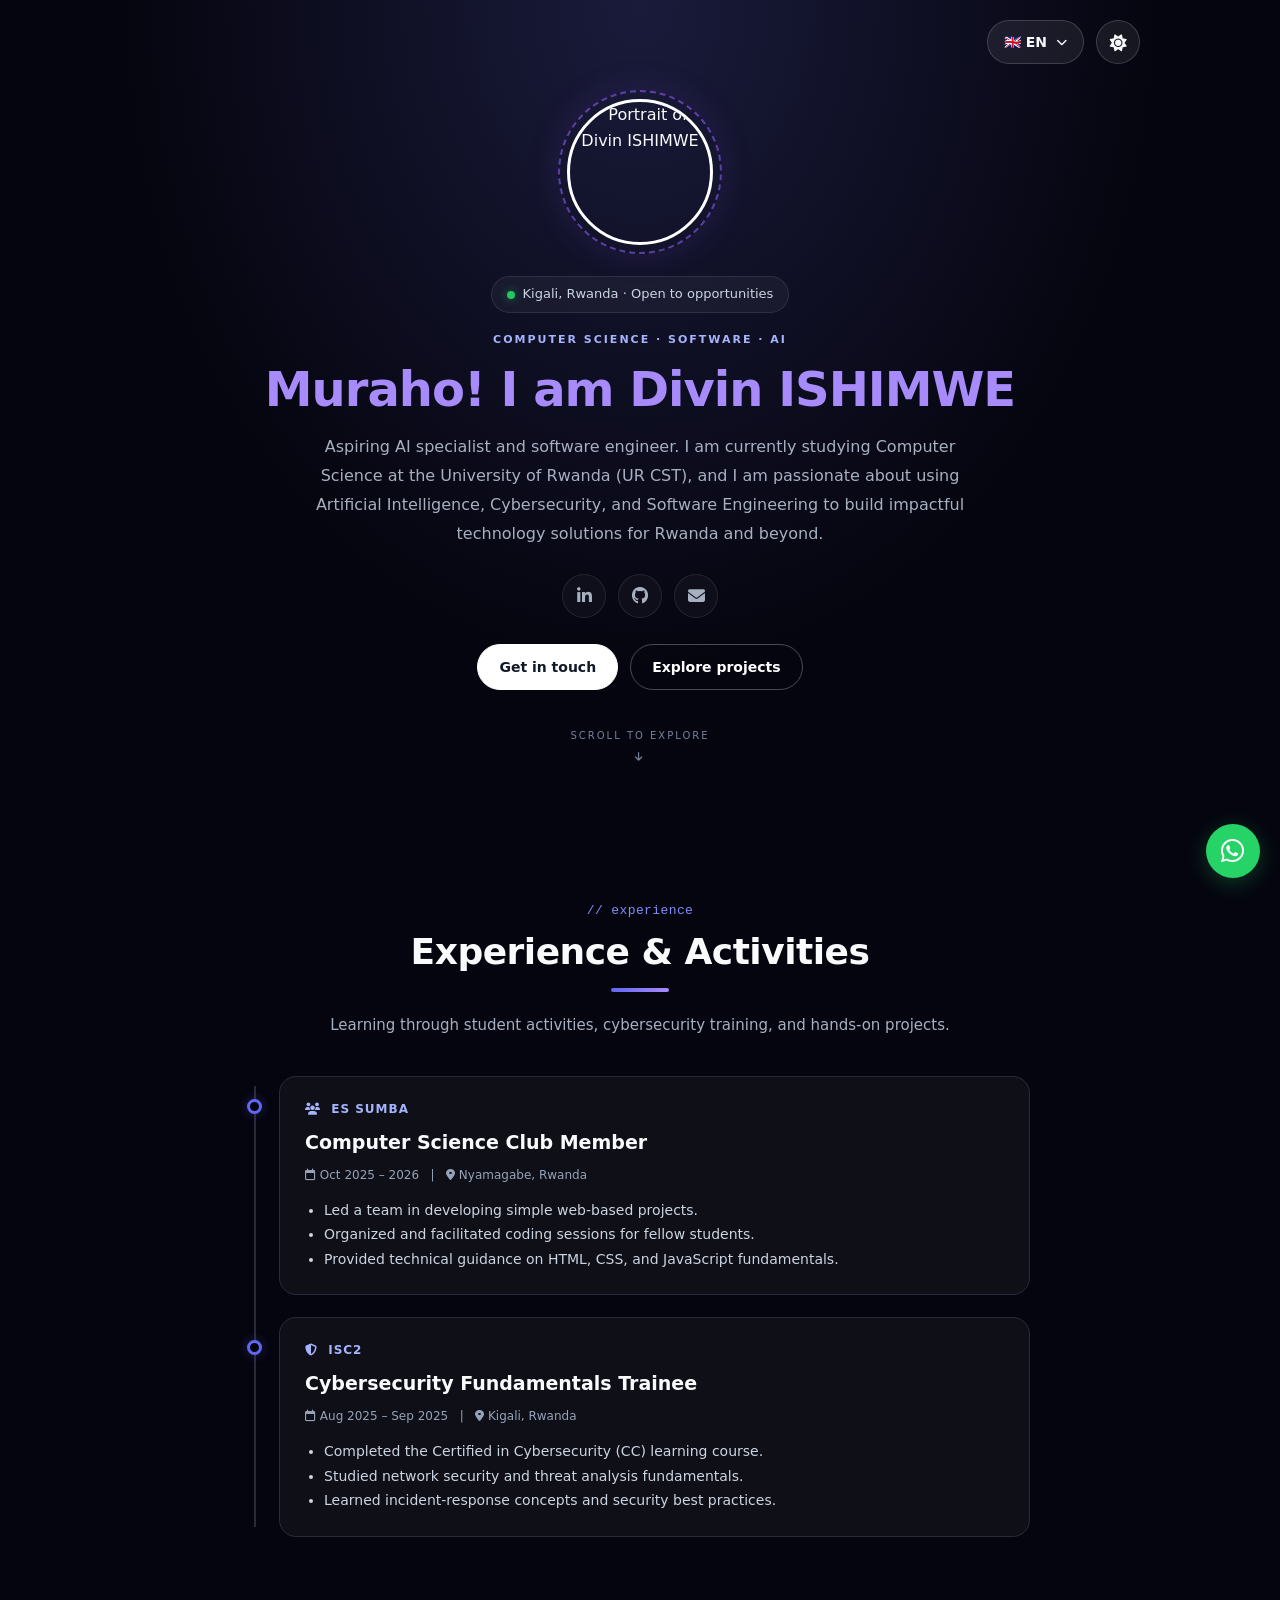
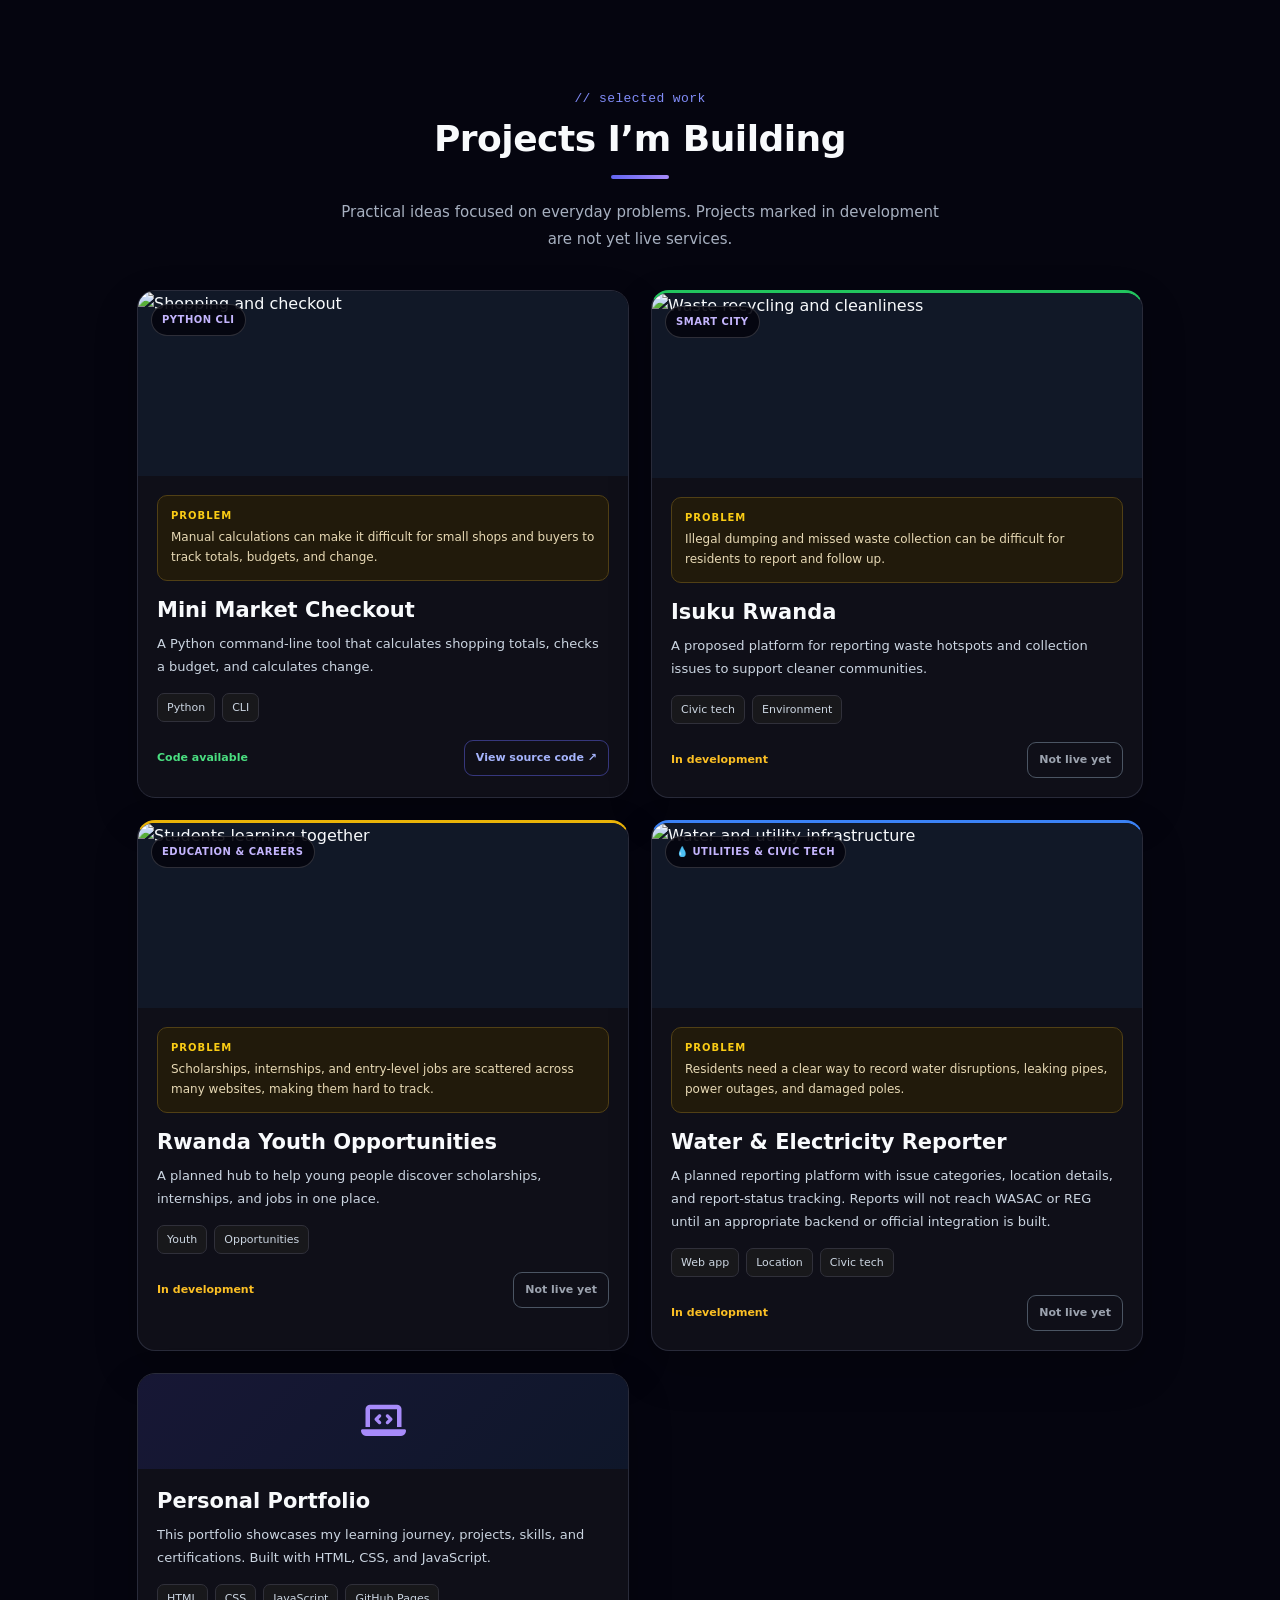
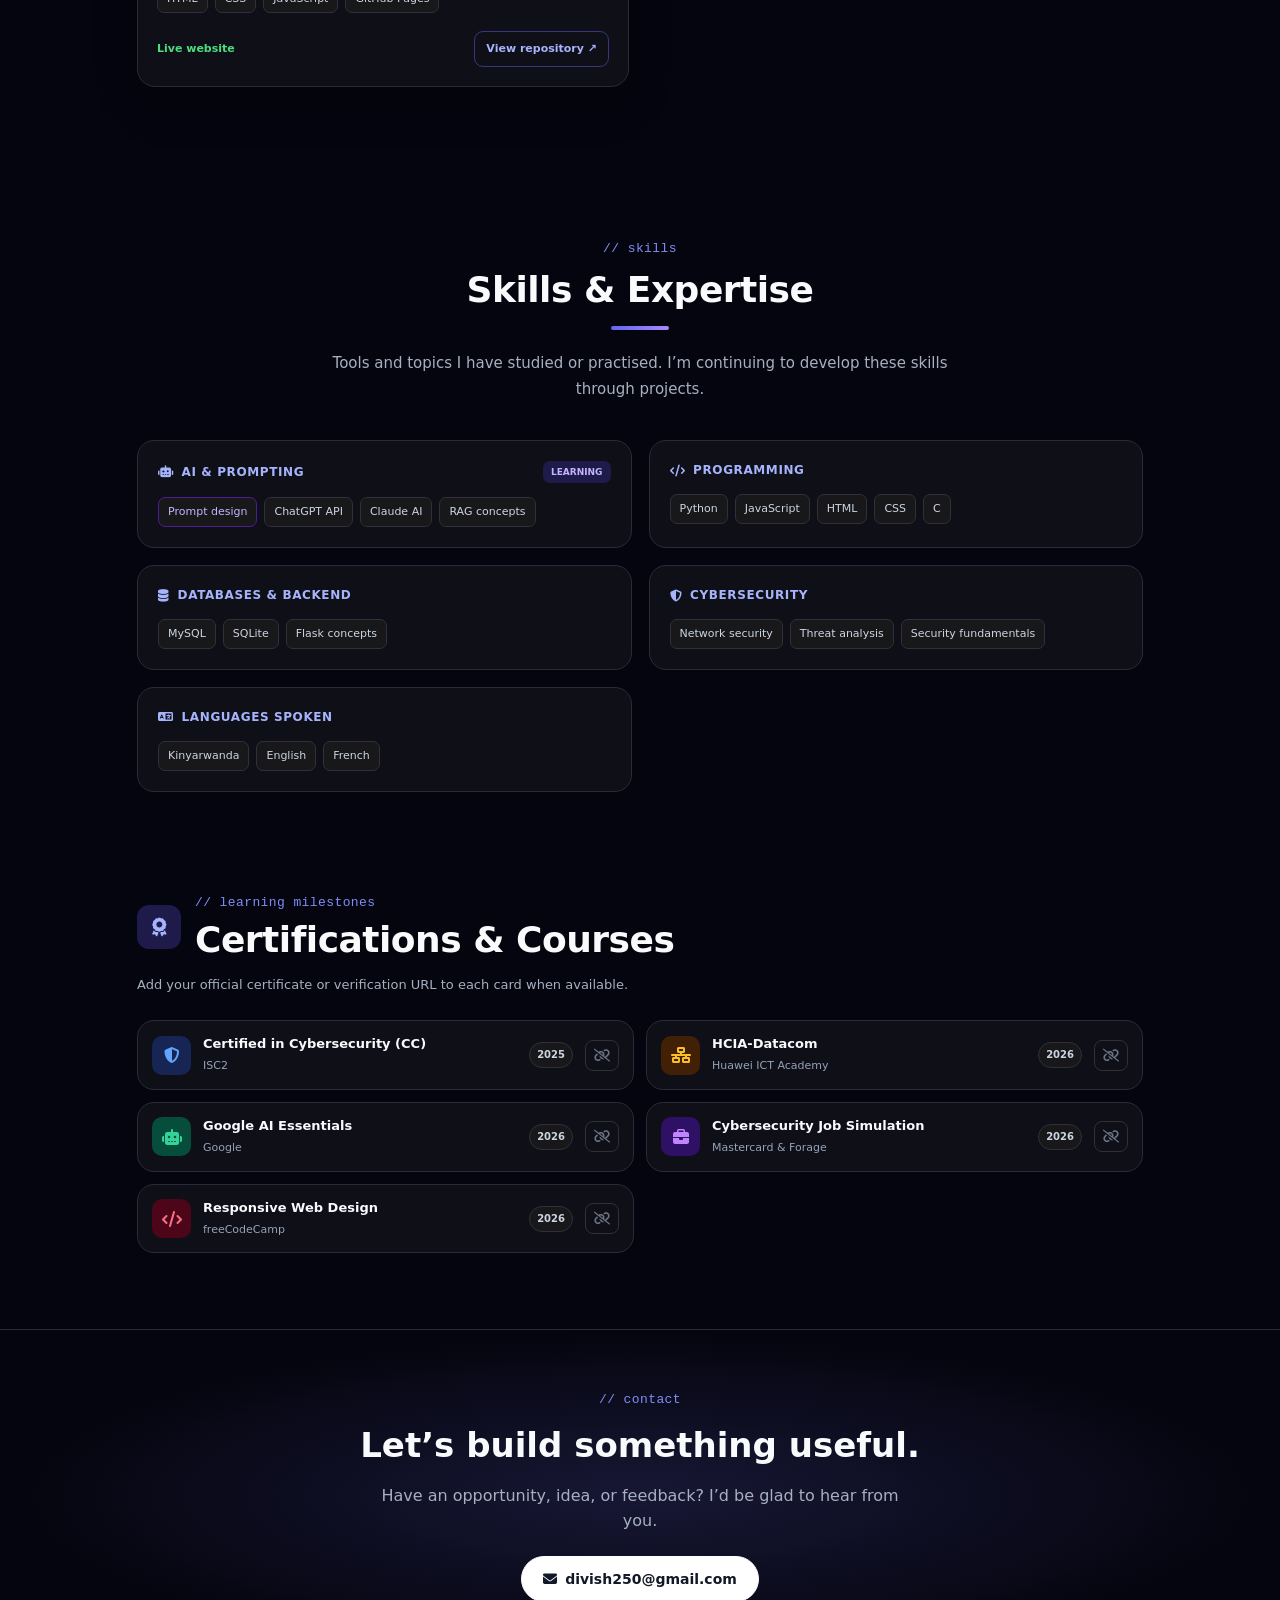
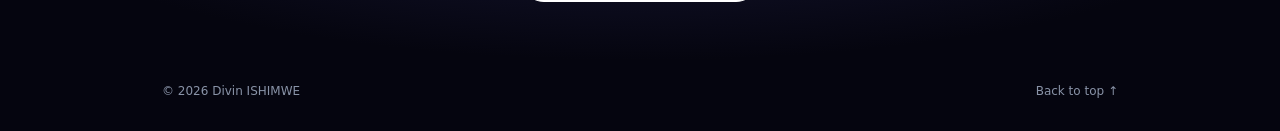
==== commit 4ac26145: "Update stylesheet version and add certification cards" ====
--- a/index.html
+++ b/index.html
@@ -10,7 +10,7 @@
   <title>Divin ISHIMWE | Portfolio</title>
   <link rel="preconnect" href="https://cdnjs.cloudflare.com" crossorigin>
   <link rel="preconnect" href="https://images.unsplash.com" crossorigin>
-  <link rel="stylesheet" href="style.css?v=11">
+  <link rel="stylesheet" href="style.css?v=12">
   <link rel="stylesheet" href="https://cdnjs.cloudflare.com/ajax/libs/font-awesome/6.4.0/css/all.min.css">
 </head>
 <body>
@@ -123,4 +123,22 @@
       <div class="section-header"><div class="section-icon"><i class="fas fa-award" aria-hidden="true"></i></div><div><p class="section-subtitle">// <span data-en="learning milestones" data-rw="ibyemezo by’amasomo">learning milestones</span></p><h2 class="section-title" data-en="Certifications & Courses" data-rw="Impamyabumenyi n’amahugurwa">Certifications & Courses</h2></div></div>
       <p class="section-desc cert-desc" data-en="Add your official certificate or verification URL to each card when available." data-rw="Ongeraho umurongo wemewe w’impamyabumenyi kuri buri cyemezo igihe uzaba uwufite.">Add your official certificate or verification URL to each card when available.</p>
       <div class="certs-grid">
-        <article class="cert-card"><div class=
+        <article class="cert-card"><div class="cert-icon blue"><i class="fas fa-shield-halved" aria-hidden="true"></i></div><div class="cert-info"><h3>Certified in Cybersecurity (CC)</h3><p>ISC2</p></div><div class="cert-year">2025</div><span class="cert-link cert-pending" title="Verification link not added yet" aria-label="Certificate verification link not added"><i class="fas fa-link-slash" aria-hidden="true"></i></span></article>
+        <article class="cert-card"><div class="cert-icon yellow"><i class="fas fa-network-wired" aria-hidden="true"></i></div><div class="cert-info"><h3>HCIA-Datacom</h3><p>Huawei ICT Academy</p></div><div class="cert-year">2026</div><span class="cert-link cert-pending" title="Verification link not added yet" aria-label="Certificate verification link not added"><i class="fas fa-link-slash" aria-hidden="true"></i></span></article>
+        <article class="cert-card"><div class="cert-icon green"><i class="fas fa-robot" aria-hidden="true"></i></div><div class="cert-info"><h3>Google AI Essentials</h3><p>Google</p></div><div class="cert-year">2026</div><span class="cert-link cert-pending" title="Verification link not added yet" aria-label="Certificate verification link not added"><i class="fas fa-link-slash" aria-hidden="true"></i></span></article>
+        <article class="cert-card"><div class="cert-icon purple"><i class="fas fa-briefcase" aria-hidden="true"></i></div><div class="cert-info"><h3>Cybersecurity Job Simulation</h3><p>Mastercard & Forage</p></div><div class="cert-year">2026</div><span class="cert-link cert-pending" title="Verification link not added yet" aria-label="Certificate verification link not added"><i class="fas fa-link-slash" aria-hidden="true"></i></span></article>
+        <article class="cert-card"><div class="cert-icon red"><i class="fas fa-code" aria-hidden="true"></i></div><div class="cert-info"><h3>Responsive Web Design</h3><p>freeCodeCamp</p></div><div class="cert-year">2026</div><span class="cert-link cert-pending" title="Verification link not added yet" aria-label="Certificate verification link not added"><i class="fas fa-link-slash" aria-hidden="true"></i></span></article>
+      </div>
+    </section>
+
+    <!-- CONTACT / FOOTER -->
+    <section class="contact-section" id="contact"><p class="section-subtitle">// contact</p><h2 data-en="Let’s build something useful." data-rw="Reka dukore ikintu gifite akamaro.">Let’s build something useful.</h2><p data-en="Have an opportunity, idea, or feedback? I’d be glad to hear from you." data-rw="Ufite amahirwe, igitekerezo cyangwa inama? Ndifuza kubyumva.">Have an opportunity, idea, or feedback? I’d be glad to hear from you.</p><a class="btn-white" href="mailto:divish250@gmail.com"><i class="fas fa-envelope" aria-hidden="true"></i> divish250@gmail.com</a></section>
+    <footer class="site-footer"><span>© <span id="current-year"></span> Divin ISHIMWE</span><a href="#home" data-en="Back to top ↑" data-rw="Subira hejuru ↑">Back to top ↑</a></footer>
+  </main>
+
+  <a href="https://wa.me/250783370320" class="whatsapp-float" target="_blank" rel="noopener noreferrer" aria-label="Contact Divin on WhatsApp"><i class="fab fa-whatsapp" aria-hidden="true"></i></a>
+  <a href="#home" class="back-to-top" id="back-to-top" aria-label="Back to top"><i class="fas fa-arrow-up" aria-hidden="true"></i></a>
+  
+  <script src="script.js?v=12" defer></script>
+</body>
+</html>
--- a/style.css
+++ b/style.css
@@ -1,167 +1,7 @@
-/* =========================================
-   GLOBAL & HERO
-   ========================================= */
-body {
-    background-color: #05050f; 
-    color: white;
-    font-family: 'Segoe UI', Tahoma, Geneva, Verdana, sans-serif;
-    margin: 0;
-    padding: 0;
-    scroll-behavior: smooth;
-    overflow-x: hidden;
-}
-
-.hero {
-    text-align: center;
-    padding: 20px 20px 60px 20px;
-    display: flex;
-    flex-direction: column;
-    align-items: center;
-    background: radial-gradient(circle at top, #1a1b3b 0%, #05050f 50%);
-    position: relative;
-}
-
-.top-bar { width: 100%; max-width: 800px; display: flex; justify-content: flex-end; margin-bottom: 25px; }
-.top-controls { display: flex; gap: 15px; align-items: center; }
-
-.lang-btn { background-color: rgba(255, 255, 255, 0.08); border: 1px solid rgba(255, 255, 255, 0.15); padding: 10px 20px; border-radius: 25px; font-size: 15px; font-weight: bold; color: white; display: flex; align-items: center; cursor: pointer; transition: 0.3s; }
-.lang-btn:hover { background-color: rgba(255, 255, 255, 0.15); }
-
-.theme-btn { background-color: rgba(255, 255, 255, 0.08); border: 1px solid rgba(255, 255, 255, 0.15); color: white; width: 46px; height: 46px; border-radius: 50%; font-size: 18px; cursor: pointer; display: flex; justify-content: center; align-items: center; transition: 0.3s ease; }
-.theme-btn:hover { background-color: rgba(255, 255, 255, 0.15); }
-
-.dropdown { position: relative; display: inline-block; }
-.dropdown-content { display: none; position: absolute; background-color: #1e293b; min-width: 160px; box-shadow: 0px 8px 16px 0px rgba(0,0,0,0.5); z-index: 1; border-radius: 10px; right: 0; border: 1px solid rgba(255, 255, 255, 0.1); margin-top: 5px; }
-.dropdown-content a { color: white; padding: 12px 16px; text-decoration: none; display: block; font-size: 14px; text-align: left; }
-.dropdown-content a:hover { background-color: #334155; border-radius: 10px; }
-.show { display: block; }
-
-.profile-wrapper { 
-    width: 180px; 
-    height: 180px; 
-    border-radius: 50%; 
-    padding: 8px; 
-    border: 2px dashed rgba(139, 92, 246, 0.6); 
-    display: flex; 
-    justify-content: center; 
-    align-items: center; 
-    margin-bottom: 20px; 
-    box-shadow: 0 0 30px rgba(139, 92, 246, 0.2); 
-    animation: spin 10s linear infinite;
-}
-
-@keyframes spin {
-    0% { transform: rotate(0deg); }
-    100% { transform: rotate(360deg); }
-}
-
-.hero-img { width: 100%; height: 100%; border-radius: 50%; object-fit: cover; border: 3px solid #fff; transition: transform 0.5s ease; }
-.hero-img:hover { transform: scale(1.03); }
-.location-badge { background-color: rgba(255, 255, 255, 0.05); border: 1px solid rgba(255, 255, 255, 0.1); padding: 8px 18px; border-radius: 20px; font-size: 14px; color: #cbd5e1; display: flex; align-items: center; gap: 8px; margin-bottom: 20px; transition: transform 0.3s ease; }
-.location-badge:hover { transform: translateY(-3px); background-color: rgba(255, 255, 255, 0.08); }
-.dot { width: 8px; height: 8px; background-color: #22c55e; border-radius: 50%; }
-.hero h1 { font-size: 36px; color: #a78bfa; margin-bottom: 15px; font-weight: bold; }
-.hero p { font-size: 16px; color: #94a3b8; max-width: 600px; line-height: 1.6; margin-bottom: 30px; }
-
-.social-icons { display: flex; gap: 15px; margin-bottom: 30px; }
-.social-icons a { color: #94a3b8; background-color: rgba(255, 255, 255, 0.05); border: 1px solid rgba(255, 255, 255, 0.1); width: 45px; height: 45px; display: flex; justify-content: center; align-items: center; border-radius: 50%; font-size: 18px; text-decoration: none; transition: 0.3s ease; }
-.social-icons a:hover { color: #a78bfa; border-color: #a78bfa; transform: translateY(-5px) scale(1.1); }
-
-.action-buttons { display: flex; gap: 15px; flex-wrap: wrap; justify-content: center; }
-.btn-white, .btn-outline { padding: 12px 25px; border-radius: 25px; font-size: 16px; font-weight: bold; text-decoration: none; transition: all 0.3s ease; }
-.btn-white { background-color: white; color: black; }
-.btn-white:hover { transform: translateY(-3px); box-shadow: 0 10px 20px rgba(255, 255, 255, 0.2); }
-.btn-outline { background-color: transparent; color: white; border: 1px solid rgba(255, 255, 255, 0.2); }
-.btn-outline:hover { background-color: rgba(255, 255, 255, 0.1); transform: translateY(-3px); }
-.scroll-down { margin-top: 40px; color: #64748b; text-decoration: none; display: flex; flex-direction: column; align-items: center; gap: 10px; font-size: 12px; letter-spacing: 2px; transition: 0.3s; }
-.scroll-down:hover { color: #a78bfa; }
-
-/* =========================================
-   EXPERIENCE & PROJECTS & SKILLS & CERTS
-   ========================================= */
-.experience-section, .projects, .skills-section, .certs-section { 
-    padding: 60px 20px; 
-    max-width: 800px; 
-    margin: 0 auto; 
-    text-align: center; 
-    box-sizing: border-box; 
-}
-
-.section-subtitle { color: #6366f1; font-family: monospace; font-size: 16px; margin-bottom: 10px; }
-.section-title { font-size: 32px; font-weight: bold; margin: 0 0 15px 0; }
-.title-underline { width: 60px; height: 4px; background-color: #6366f1; margin: 0 auto 20px auto; border-radius: 2px; }
-.section-desc { color: #94a3b8; font-size: 16px; margin-bottom: 50px; max-width: 500px; margin-left: auto; margin-right: auto; }
-
-.timeline { text-align: left; position: relative; padding-left: 30px; }
-.timeline::before { content: ''; position: absolute; left: 0; top: 10px; bottom: 10px; width: 2px; background-color: #1e293b; }
-.timeline-item { position: relative; margin-bottom: 40px; }
-.timeline-dot { position: absolute; left: -38px; top: 5px; width: 16px; height: 16px; background-color: #05050f; border: 3px solid #6366f1; border-radius: 50%; box-shadow: 0 0 10px #6366f1; }
-.timeline-content { background-color: #0f0f11; border: 1px solid #27272a; border-radius: 15px; padding: 25px; transition: transform 0.3s ease, border-color 0.3s ease; }
-.timeline-content:hover { transform: translateY(-5px); border-color: #6366f1; }
-.timeline-header { color: #818cf8; font-size: 14px; font-weight: bold; letter-spacing: 1px; margin-bottom: 10px; text-transform: uppercase; }
-.timeline-content h3 { margin: 0 0 10px 0; font-size: 20px; }
-.date-loc { color: #94a3b8; font-size: 13px; margin-bottom: 15px; }
-.timeline-list { color: #cbd5e1; font-size: 14px; line-height: 1.6; padding-left: 20px; margin: 0; }
-
-.projects h2 { font-size: 28px; color: white; margin-bottom: 30px; }
-.project-card { background-color: #1e293b; padding: 20px; border-radius: 10px; margin-bottom: 20px; text-align: left; border-left: 5px solid #38bdf8; box-sizing: border-box; transition: transform 0.3s ease; }
-.project-card:hover { transform: translateY(-5px); }
-.project-card h3 { margin-top: 0; color: #38bdf8; }
-.daniel-style { background-color: #0f0f11; border-radius: 20px; padding: 15px; border: 1px solid #27272a; margin-bottom: 30px; transition: all 0.3s ease; }
-.daniel-style:hover { transform: translateY(-6px); border-color: rgba(139, 92, 246, 0.4); box-shadow: 0 10px 30px rgba(0, 0, 0, 0.5); }
-.card-image-container { position: relative; width: 100%; height: 200px; overflow: hidden; border-radius: 15px; }
-.project-img { width: 100%; height: 100%; object-fit: cover; border-radius: 15px; transition: transform 0.5s ease; }
-.project-card:hover .project-img { transform: scale(1.05); }
-.badge { position: absolute; top: 15px; left: 15px; background-color: #000000; color: #4ade80; padding: 8px 15px; border-radius: 20px; font-size: 11px; font-weight: bold; border: 1px solid #27272a; z-index: 2; }
-.card-content { padding: 15px 5px 5px 5px; }
-.card-content h3 { color: white; font-size: 22px; margin: 0 0 10px 0; }
-.description { color: #d4d4d8; font-size: 15px; line-height: 1.5; margin-bottom: 20px; }
-.card-footer { display: flex; justify-content: space-between; align-items: center; margin-top: 20px; }
-.price { color: #4ade80; font-weight: bold; font-size: 18px; }
-.details-btn { background-color: transparent; color: #4ade80; text-decoration: none; padding: 10px 20px; border: 1px solid #4ade80; border-radius: 10px; font-weight: bold; font-size: 14px; transition: all 0.3s ease; }
-.details-btn:hover { background-color: #4ade80; color: black; }
-.problem-box { background-color: #1a1508; border: 1px solid #4d3d10; color: #d4d4d8; padding: 15px; border-radius: 10px; font-size: 14px; margin-bottom: 20px; }
-.problem-box strong { color: #eab308; font-size: 12px; letter-spacing: 1px; display: block; margin-bottom: 5px; }
-
-.skills-grid { display: flex; flex-direction: column; gap: 20px; text-align: left; width: 100%; }
-.skill-card { background-color: #0f0f11; border: 1px solid #27272a; border-radius: 15px; padding: 20px; box-sizing: border-box; width: 100%; transition: transform 0.3s ease, border-color 0.3s ease; }
-.skill-card:hover { transform: translateY(-4px); border-color: #818cf8; }
-.skill-header { display: flex; justify-content: space-between; align-items: center; margin-bottom: 15px; flex-wrap: wrap; gap: 10px; }
-.skill-title { color: #818cf8; font-size: 14px; font-weight: bold; letter-spacing: 1px; display: flex; align-items: center; gap: 8px; }
-.skill-badge { background-color: #1e1b4b; color: #a78bfa; padding: 5px 10px; border-radius: 8px; font-size: 10px; font-weight: bold; }
-.skill-tags { display: flex; flex-wrap: wrap; gap: 8px; }
-.tag { background-color: #18181b; border: 1px solid #27272a; color: #cbd5e1; padding: 6px 12px; border-radius: 8px; font-size: 13px; transition: 0.2s; }
-.tag:hover { border-color: #818cf8; color: white; transform: translateY(-2px); }
-.tag.highlight { color: #818cf8; border-color: #4c1d95; display: flex; align-items: center; gap: 6px; font-weight: bold; }
-.tag-dot { width: 6px; height: 6px; background-color: #818cf8; border-radius: 50%; }
-
-/* CERTIFICATIONS SECTION */
-.certs-section { text-align: left; padding-top: 20px; }
-.section-header { display: flex; align-items: center; gap: 15px; margin-bottom: 30px; }
-.section-icon { background-color: #1e1b4b; color: #818cf8; width: 45px; height: 45px; display: flex; justify-content: center; align-items: center; border-radius: 12px; font-size: 20px; }
-.certs-grid { display: flex; flex-direction: column; gap: 15px; }
-.cert-card { background-color: #0f0f11; border: 1px solid #27272a; border-radius: 15px; padding: 15px 20px; display: flex; align-items: center; gap: 15px; transition: transform 0.3s ease, border-color 0.3s ease; }
-.cert-card:hover { transform: translateY(-4px); border-color: #818cf8; }
-.cert-icon { width: 40px; height: 40px; display: flex; justify-content: center; align-items: center; border-radius: 10px; font-size: 18px; }
-.cert-icon.blue { background-color: #172554; color: #60a5fa; }
-.cert-icon.yellow { background-color: #422006; color: #fbbf24; }
-.cert-icon.green { background-color: #064e3b; color: #34d399; }
-.cert-icon.purple { background-color: #2e1065; color: #c084fc; }
-.cert-icon.red { background-color: #4c0519; color: #fb7185; }
-.cert-info { flex: 1; }
-.cert-info h3 { margin: 0 0 5px 0; font-size: 16px; color: white; }
-.cert-info p { margin: 0; font-size: 13px; color: #94a3b8; }
-.cert-year { background-color: #18181b; border: 1px solid #27272a; padding: 5px 12px; border-radius: 15px; font-size: 12px; color: #cbd5e1; font-weight: bold; }
-.cert-link { color: #94a3b8; text-decoration: none; font-size: 16px; padding: 10px; border: 1px solid #27272a; border-radius: 10px; display: flex; justify-content: center; align-items: center; transition: 0.3s; }
-.cert-link:hover { color: #818cf8; border-color: #818cf8; }
-
-/* =========================================
-   FLOATING BUTTONS & LIGHT MODE
-   ========================================= */
-.whatsapp-float { position: fixed; width: 60px; height: 60px; bottom: 30px; right: 30px; background-color: #25d366; color: #FFF; border-radius: 50px; text-align: center; font-size: 30px; box-shadow: 2px 2px 15px rgba(37, 211, 102, 0.4); z-index: 100; display: flex; justify-content: center; align-items: center; text-decoration: none; animation: pulse 2s infinite; transition: transform 0.3s ease; }
-.whatsapp-float:hover { transform: scale(1.1); }
-@keyframes pulse { 0% { box-shadow: 0 0 0 0 rgba(37, 211, 102, 0.5); } 70% { box-shadow: 0 0 0 15px rgba(37, 211, 102, 0); } 100% { box-shadow: 0 0 0 0 rgba(37, 211, 102, 0); } }
-
-.back-to-top { position: fixed; width: 45px; height: 45px; bottom: 30px; left: 30px; background-color: #1e293b; color: white; border-radius: 50%; display: flex; justify-content: center; align-items: center; text-decoration: none; border: 1px solid rgba(255, 255, 255, 0.1); z-index: 99; transition: all 0.3s ease; }
-.back-to-top:hover { background-color: #818cf8; color: black; transform: translateY(-3px); }
-      
+:root{color-scheme:dark;--bg:#05050f;--surface:#0f0f18;--surface-2:#111827;--text:#f8fafc;--muted:#a7b0c0;--border:#292b3a;--accent:#a78bfa;--accent-2:#6366f1;--green:#4ade80;--shadow:0 18px 45px rgba(0,0,0,.2)}
+*{box-sizing:border-box}html{scroll-behavior:smooth;scroll-padding-top:24px}body{margin:0;background:var(--bg);color:var(--text);font-family:system-ui,-apple-system,BlinkMacSystemFont,"Segoe UI",Tahoma,sans-serif;line-height:1.6;transition:background-color .25s,color .25s}body,button,a{font-family:system-ui,-apple-system,BlinkMacSystemFont,"Segoe UI",Tahoma,sans-serif}a{color:inherit}button{font:inherit}.skip-link{position:absolute;top:-60px;left:12px;z-index:1000;padding:10px 14px;background:var(--text);color:var(--bg);border-radius:8px}.skip-link:focus{top:12px}a:focus-visible,button:focus-visible{outline:3px solid var(--accent);outline-offset:4px}.hero{min-height:90vh;text-align:center;padding:20px 20px 64px;display:flex;flex-direction:column;align-items:center;background:radial-gradient(ellipse at top,#1a1b3b 0%,var(--bg) 58%);position:relative}.top-bar{width:100%;max-width:1000px;display:flex;justify-content:flex-end;margin-bottom:26px}.top-controls{display:flex;gap:12px;align-items:center}.lang-btn,.theme-btn{background:rgba(255,255,255,.07);border:1px solid rgba(255,255,255,.16);color:var(--text);cursor:pointer;transition:background .2s,border-color .2s}.lang-btn{padding:10px 16px;border-radius:24px;font-size:14px;font-weight:700;display:flex;align-items:center;gap:9px}.lang-btn i{font-size:11px}.theme-btn{width:44px;height:44px;border-radius:50%;font-size:17px;display:grid;place-items:center}.lang-btn:hover,.theme-btn:hover{background:rgba(255,255,255,.15)}.dropdown{position:relative}.dropdown-content{display:none;position:absolute;right:0;top:calc(100% + 7px);min-width:170px;background:#1e293b;box-shadow:0 10px 25px #0005;z-index:20;border:1px solid var(--border);border-radius:12px;padding:5px}.dropdown-content.show{display:block}.dropdown-content button{width:100%;text-align:left;color:#fff;background:transparent;border:0;padding:11px 12px;border-radius:8px;cursor:pointer}.dropdown-content button:hover,.dropdown-content button:focus-visible{background:#334155}.profile-wrapper{width:164px;height:164px;border-radius:50%;padding:7px;border:2px dashed #8b5cf699;display:flex;justify-content:center;align-items:center;margin-bottom:22px;box-shadow:0 0 35px #8b5cf622}.hero-img{width:100%;height:100%;border-radius:50%;object-fit:cover;border:3px solid #fff}.location-badge{background:#ffffff0b;border:1px solid #ffffff18;padding:7px 15px;border-radius:24px;font-size:13px;color:#cbd5e1;display:flex;align-items:center;gap:8px;margin-bottom:18px}.dot{width:8px;height:8px;background:#22c55e;border-radius:50%;box-shadow:0 0 10px #22c55e88}.eyebrow{font-size:11px!important;letter-spacing:2px;color:#a5b4fc!important;font-weight:800;margin:0 0 8px!important}.hero h1{font-size:clamp(30px,5vw,48px);line-height:1.18;color:var(--accent);margin:4px 0 16px;font-weight:800;letter-spacing:-1px}.hero-intro{font-size:16px;color:var(--muted);max-width:680px;line-height:1.8;margin:0 auto 25px}.social-icons{display:flex;gap:12px;margin-bottom:26px}.social-icons a{color:var(--muted);background:#ffffff08;border:1px solid #ffffff17;width:44px;height:44px;display:grid;place-items:center;border-radius:50%;font-size:17px;text-decoration:none;transition:transform .2s,color .2s,border-color .2s}.social-icons a:hover{color:var(--accent);border-color:var(--accent);transform:translateY(-3px)}.action-buttons{display:flex;gap:12px;flex-wrap:wrap;justify-content:center}.btn-white,.btn-outline{padding:11px 21px;border-radius:28px;font-size:14px;font-weight:750;text-decoration:none;transition:transform .2s,background .2s;display:inline-flex;align-items:center;justify-content:center;gap:8px}.btn-white{background:#fff;color:#111827;border:1px solid #fff}.btn-outline{background:transparent;color:#fff;border:1px solid #ffffff45}.btn-white:hover,.btn-outline:hover{transform:translateY(-2px)}.btn-white:hover{background:#e9e7ff}.btn-outline:hover{border-color:var(--accent);color:var(--accent)}.scroll-down{margin-top:38px;color:#77829a;text-decoration:none;display:flex;flex-direction:column;align-items:center;gap:7px;font-size:10px;letter-spacing:2px}.scroll-down i{animation:bob 1.6s infinite}@keyframes bob{50%{transform:translateY(5px)}}.section-wrap{padding:76px 22px;max-width:1050px;margin:0 auto;text-align:center}.section-subtitle{color:#818cf8;font-family:ui-monospace,SFMono-Regular,Consolas,monospace;font-size:13px;margin:0 0 7px;letter-spacing:.4px}.section-title{font-size:clamp(27px,4vw,36px);font-weight:800;line-height:1.25;margin:0 0 14px;letter-spacing:-.5px}.title-underline{width:58px;height:4px;background:linear-gradient(90deg,#6366f1,#a78bfa);margin:0 auto 20px;border-radius:5px}.section-desc{color:var(--muted);font-size:15px;margin:0 auto 38px;max-width:620px;line-height:1.75}.timeline{max-width:780px;margin:0 auto;text-align:left;position:relative;padding-left:29px}.timeline:before{content:"";position:absolute;left:4px;top:10px;bottom:10px;width:2px;background:var(--border)}.timeline-item{position:relative;margin-bottom:22px}.timeline-item:last-child{margin-bottom:0}.timeline-dot{position:absolute;left:-32px;top:23px;width:15px;height:15px;background:var(--bg);border:3px solid var(--accent-2);border-radius:50%;box-shadow:0 0 12px #6366f155}.timeline-content,.skill-card,.cert-card{background:var(--surface);border:1px solid var(--border);border-radius:17px}.timeline-content{padding:23px 25px}.timeline-header{color:#a5b4fc;font-size:12px;font-weight:800;letter-spacing:1px;margin-bottom:8px}.timeline-header i{margin-right:5px}.timeline-content h3{margin:0 0 8px;font-size:19px}.date-loc{color:#94a3b8;font-size:12px;margin:0 0 13px}.timeline-list{color:#cbd5e1;font-size:14px;line-height:1.75;padding-left:19px;margin:0}.projects-grid{display:grid;grid-template-columns:repeat(2,minmax(0,1fr));gap:22px;text-align:left;align-items:stretch}.project-card{background:var(--surface);border:1px solid var(--border);border-radius:18px;overflow:hidden;box-shadow:var(--shadow);transition:transform .2s,border-color .2s;min-width:0}.project-card:hover{transform:translateY(-4px);border-color:#6366f177}.card-image-container{position:relative;width:100%;height:185px;background:#111827;overflow:hidden}.project-img{width:100%;height:100%;object-fit:cover;display:block;transition:transform .4s}.project-card:hover .project-img{transform:scale(1.035)}.badge{position:absolute;top:13px;left:13px;background:#05050fe8;color:#c4b5fd;padding:7px 10px;border-radius:18px;font-size:10px;font-weight:800;border:1px solid #ffffff2a;letter-spacing:.5px}.card-content{padding:19px}.problem-box{background:#211a0b;border:1px solid #514015;color:#e7d9b5;padding:12px 13px;border-radius:10px;font-size:12px;line-height:1.65;margin-bottom:16px}.problem-box strong{color:#facc15;font-size:10px;letter-spacing:1px;display:block;margin-bottom:4px}.card-content h3{color:var(--text);font-size:21px;line-height:1.3;margin:0 0 9px}.description{color:#cbd5e1;font-size:13px;line-height:1.75;margin:0 0 14px}.tag-row{display:flex;flex-wrap:wrap;gap:7px}.tag{background:#18181b;border:1px solid #30303a;color:#cbd5e1;padding:5px 9px;border-radius:7px;font-size:11px}.card-footer{display:flex;justify-content:space-between;align-items:center;gap:12px;flex-wrap:wrap;margin-top:18px}.status{font-size:11px;font-weight:800}.status-live{color:#4ade80}.status-progress{color:#fbbf24}.details-btn{background:transparent;color:#a5b4fc;text-decoration:none;padding:8px 11px;border:1px solid #6366f177;border-radius:9px;font-weight:750;font-size:11px;display:inline-flex;align-items:center;justify-content:center}.details-btn:hover{background:#6366f11a}.disabled-link{color:#9ca3af;border-color:#4b5563;cursor:default}.project-green{border-top:3px solid #22c55e}.project-yellow{border-top:3px solid #eab308}.project-blue{border-top:3px solid #3b82f6}.portfolio-icon{height:95px;display:grid;place-items:center;background:linear-gradient(135deg,#171735,#0f172a);font-size:36px;color:#a78bfa}.skills-grid{display:grid;grid-template-columns:repeat(2,minmax(0,1fr));gap:17px;text-align:left}.skill-card{padding:20px;min-width:0}.skill-header{display:flex;justify-content:space-between;align-items:center;gap:10px;flex-wrap:wrap;margin-bottom:14px}.skill-title{color:#a5b4fc;font-size:12px;font-weight:850;letter-spacing:.6px;display:flex;align-items:center;gap:8px}.skill-badge{background:#1e1b4b;color:#c4b5fd;padding:4px 8px;border-radius:7px;font-size:9px;font-weight:850}.skill-tags{display:flex;flex-wrap:wrap;gap:7px}.tag.highlight{color:#c4b5fd;border-color:#4c1d95}.certs-section{text-align:left;padding-top:25px}.section-header{display:flex;align-items:center;gap:14px;margin-bottom:12px}.section-header .section-title{margin:0}.section-header .section-subtitle{margin-bottom:4px}.section-icon{flex:0 0 44px;background:#1e1b4b;color:#a5b4fc;width:44px;height:44px;display:grid;place-items:center;border-radius:12px;font-size:19px}.cert-desc{margin:0 0 23px;max-width:none;font-size:13px}.certs-grid{display:grid;grid-template-columns:repeat(2,minmax(0,1fr));gap:12px}.cert-card{padding:14px;display:flex;align-items:center;gap:12px;min-width:0}.cert-icon{flex:0 0 39px;width:39px;height:39px;display:grid;place-items:center;border-radius:10px;font-size:16px}.cert-icon.blue{background:#172554;color:#60a5fa}.cert-icon.yellow{background:#422006;color:#fbbf24}.cert-icon.green{background:#064e3b;color:#34d399}.cert-icon.purple{background:#2e1065;color:#c084fc}.cert-icon.red{background:#4c0519;color:#fb7185}.cert-info{flex:1;min-width:0}.cert-info h3{margin:0 0 4px;font-size:13px;line-height:1.4}.cert-info p{margin:0;font-size:11px;color:#94a3b8}.cert-year{background:#18181b;border:1px solid #30303a;padding:4px 7px;border-radius:14px;font-size:10px;color:#cbd5e1;font-weight:800;white-space:nowrap}.cert-link{color:#6b7280;text-decoration:none;font-size:13px;padding:8px;border:1px solid #30303a;border-radius:8px;display:grid;place-items:center}.cert-pending{cursor:default}.contact-section{padding:60px 22px;text-align:center;background:radial-gradient(ellipse at center,#171735,var(--bg) 70%);border-top:1px solid var(--border)}.contact-section h2{font-size:clamp(26px,4vw,34px);margin:0 0 10px}.contact-section p:not(.section-subtitle){color:var(--muted);margin:0 auto 22px;max-width:540px}.site-footer{display:flex;justify-content:space-between;align-items:center;gap:16px;max-width:1000px;margin:auto;padding:20px 22px 30px;color:#8993a7;font-size:12px}.site-footer a{text-decoration:none}.site-footer a:hover{color:var(--accent)}.whatsapp-float{position:fixed;width:54px;height:54px;bottom:22px;right:20px;background:#25d366;color:#fff;border-radius:50%;font-size:27px;box-shadow:0 5px 22px #25d36644;z-index:100;display:grid;place-items:center;text-decoration:none;transition:transform .2s}.whatsapp-float:hover{transform:scale(1.06)}.back-to-top{position:fixed;width:42px;height:42px;bottom:86px;right:26px;background:#1e293b;color:#c4b5fd;border-radius:50%;font-size:17px;z-index:99;display:grid;place-items:center;text-decoration:none;border:1px solid var(--border);opacity:0;pointer-events:none;transform:translateY(8px);transition:opacity .2s,transform .2s}.back-to-top.visible{opacity:1;pointer-events:auto;transform:translateY(0)}
+/* Light theme */
+body.light-mode{color-scheme:light;--bg:#f8fafc;--surface:#fff;--surface-2:#f1f5f9;--text:#0f172a;--muted:#475569;--border:#dbe2ea;--shadow:0 15px 35px rgba(15,23,42,.07)}body.light-mode .hero{background:radial-gradient(ellipse at top,#e0e7ff 0%,var(--bg) 60%)}body.light-mode .location-badge,body.light-mode .lang-btn,body.light-mode .theme-btn,body.light-mode .social-icons a{background:#e2e8f0;border-color:#cbd5e1;color:#0f172a}body.light-mode .theme-btn i{color:#0f172a}body.light-mode .dropdown-content{background:#fff;border-color:#cbd5e1}body.light-mode .dropdown-content button{color:#0f172a}body.light-mode .dropdown-content button:hover{background:#f1f5f9}body.light-mode .btn-outline{color:#0f172a;border-color:#64748b}body.light-mode .scroll-down{color:#475569}body.light-mode .timeline-content,body.light-mode .skill-card,body.light-mode .cert-card,body.light-mode .project-card{background:var(--surface);border-color:var(--border)}body.light-mode .timeline-content h3,body.light-mode .card-content h3,body.light-mode .section-title,body.light-mode .description,body.light-mode .timeline-list,body.light-mode .cert-info h3{color:#0f172a}body.light-mode .problem-box{background:#fffbeb;border-color:#fde68a;color:#78350f}body.light-mode .problem-box strong{color:#92400e}body.light-mode .tag{background:#f1f5f9;border-color:#cbd5e1;color:#334155}body.light-mode .cert-year{background:#f1f5f9;border-color:#cbd5e1;color:#334155}body.light-mode .portfolio-icon{background:linear-gradient(135deg,#e0e7ff,#f1f5f9)}body.light-mode .contact-section{background:radial-gradient(ellipse at center,#e0e7ff,var(--bg) 70%)}body.light-mode .cert-link{border-color:#cbd5e1}body.light-mode .back-to-top{background:#fff;color:#4f46e5;border-color:#cbd5e1}
+@media(max-width:760px){.section-wrap{padding:60px 18px}.projects-grid{grid-template-columns:1fr;max-width:560px;margin:0 auto}.card-image-container{height:205px}.skills-grid,.certs-grid{grid-template-columns:1fr}.hero{min-height:auto;padding:18px 18px 55px}.top-bar{margin-bottom:22px}.profile-wrapper{width:145px;height:145px}.section-desc{margin-bottom:30px}.certs-section{padding-top:15px}}
+@media(max-width:420px){.hero h1{font-size:30px}.hero-intro{font-size:14px}.location-badge{font-size:11px;padding:7px 10px}.action-buttons{width:100%;max-width:320px}.action-buttons a{width:100%}.timeline{padding-left:24px}.timeline-dot{left:-27px}.timeline-content{padding:18px}.date-loc{line-height:1.7}.cert-card{gap:9px;padding:12px}.cert-year{padding:4px 6px}.cert-info h3{font-size:12px}.whatsapp-float{right:14px;bottom:15px;width:49px;height:49px}.back-to-top{right:18px;bottom:75px}}
+@media(prefers-reduced-motion:reduce){*,*::before,*::after{scroll-behavior:auto!important;animation-duration:.01ms!important;animation-iteration-count:1!important;transition-duration:.01ms!important}}
